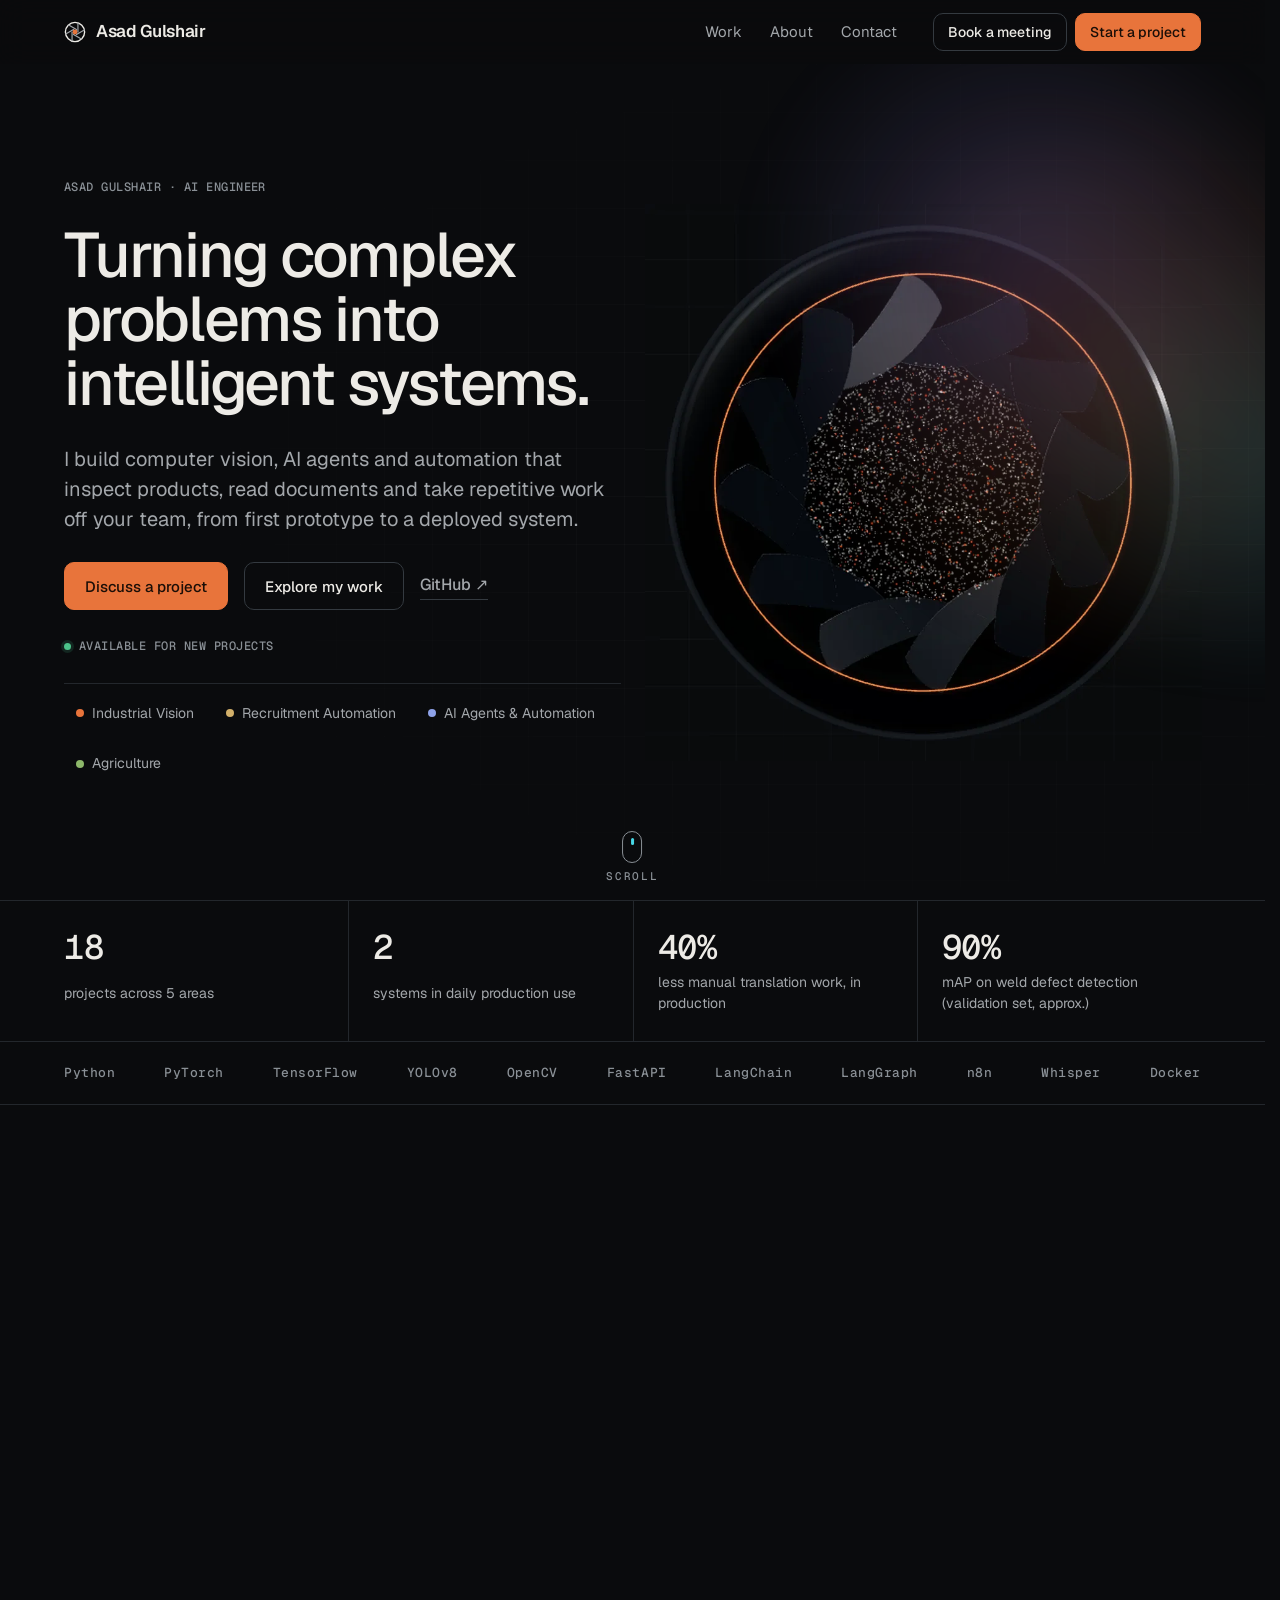
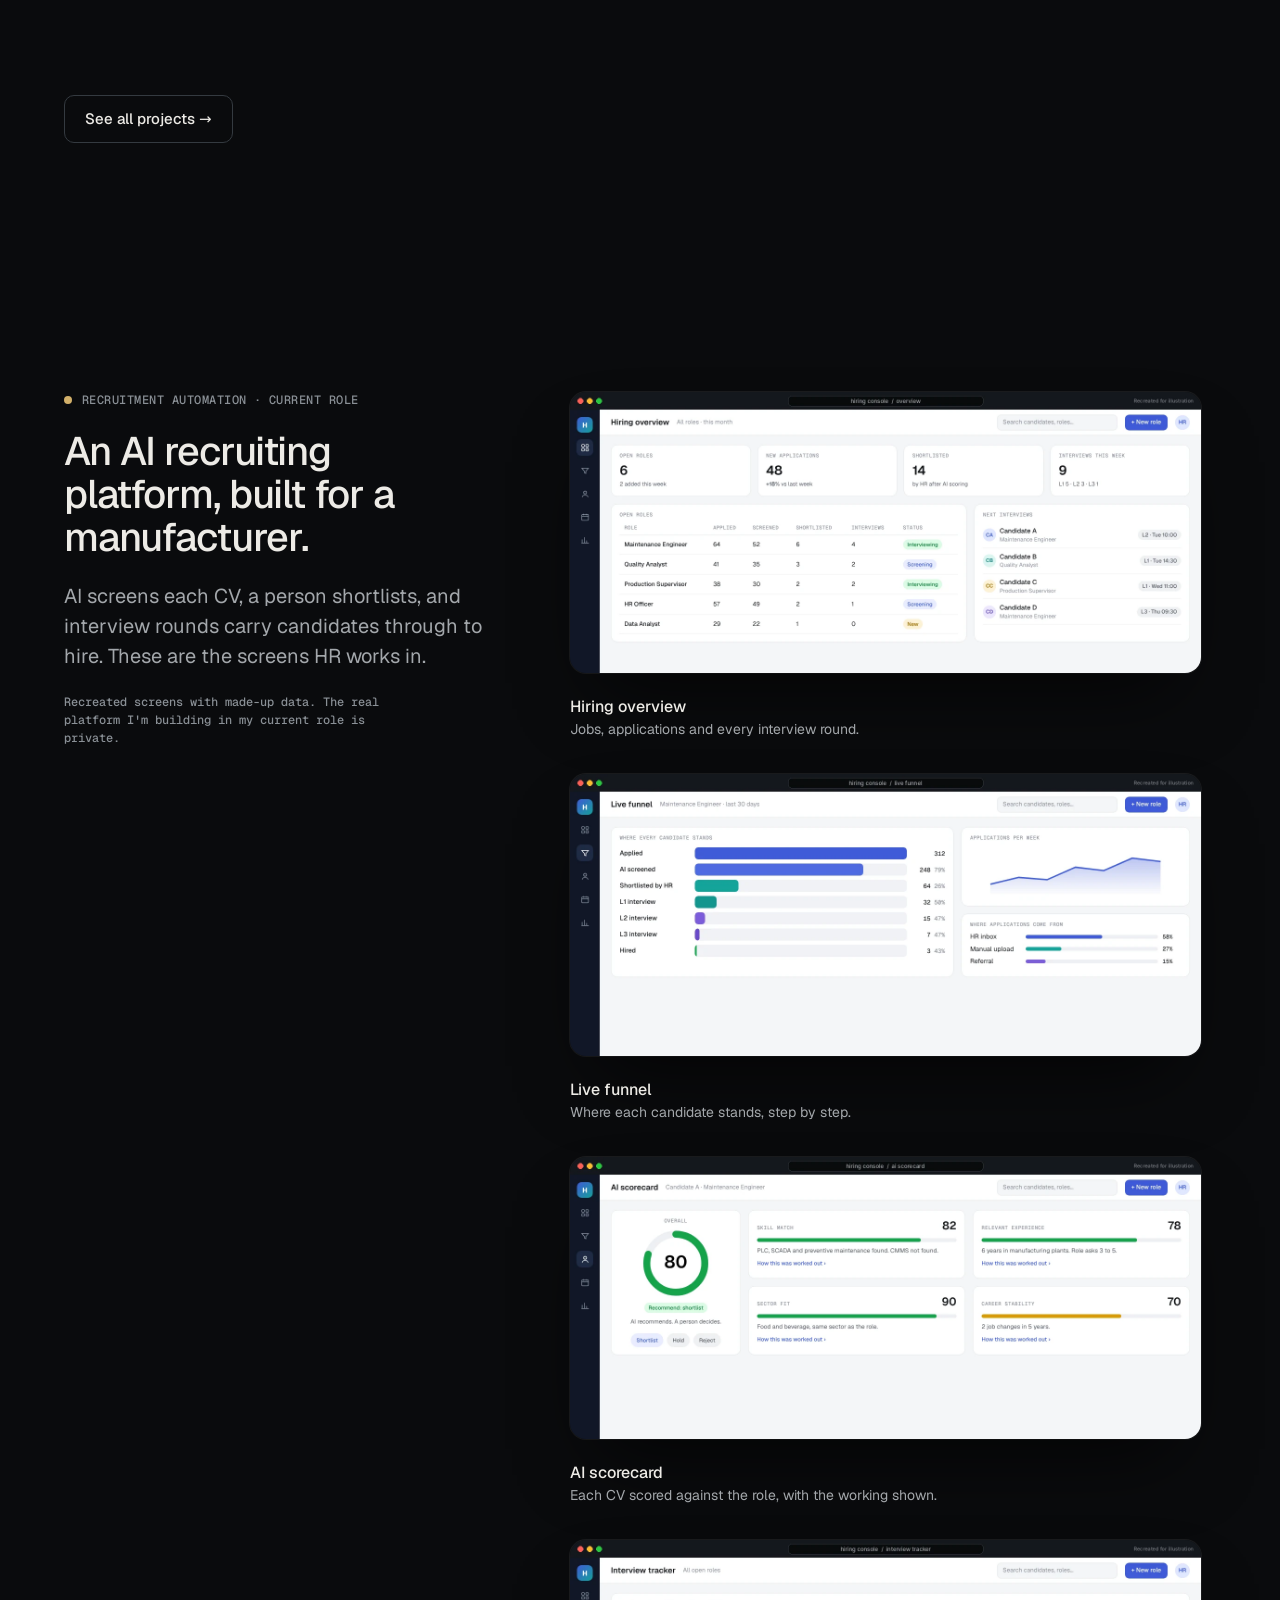
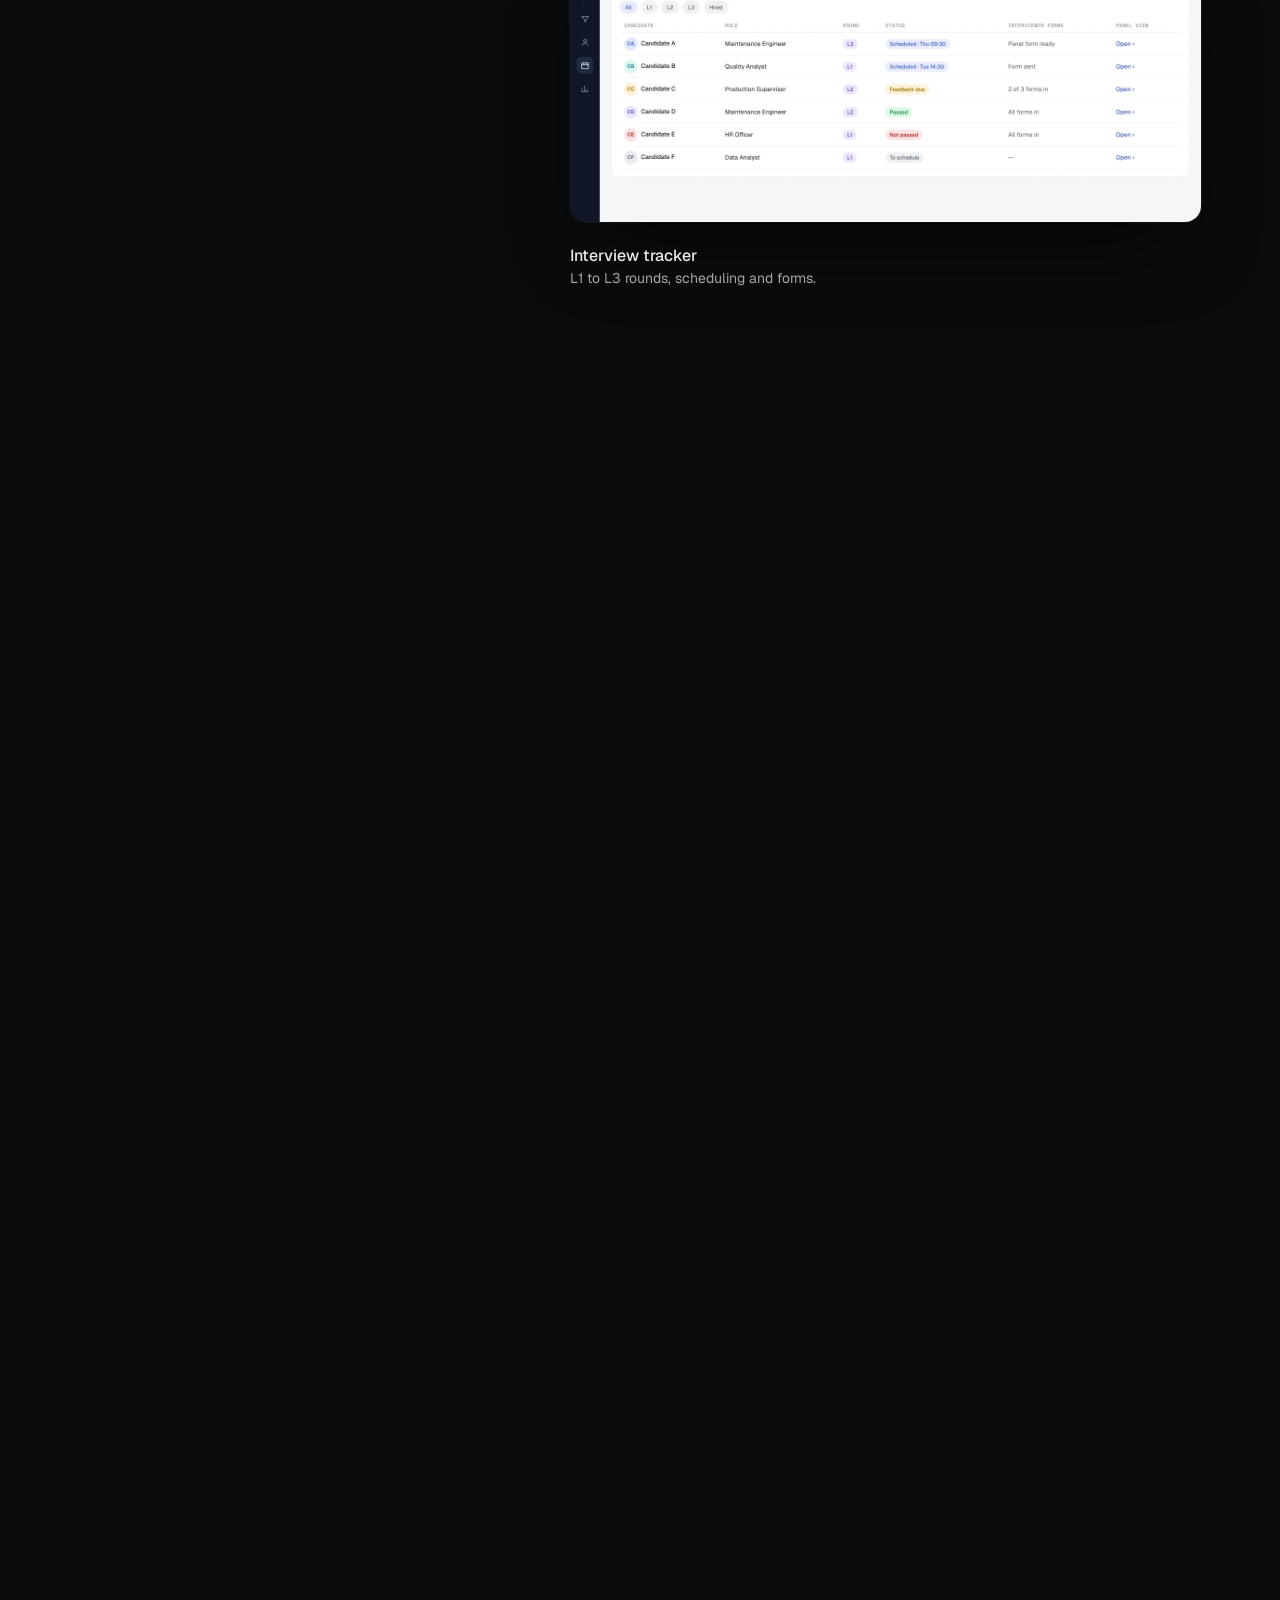
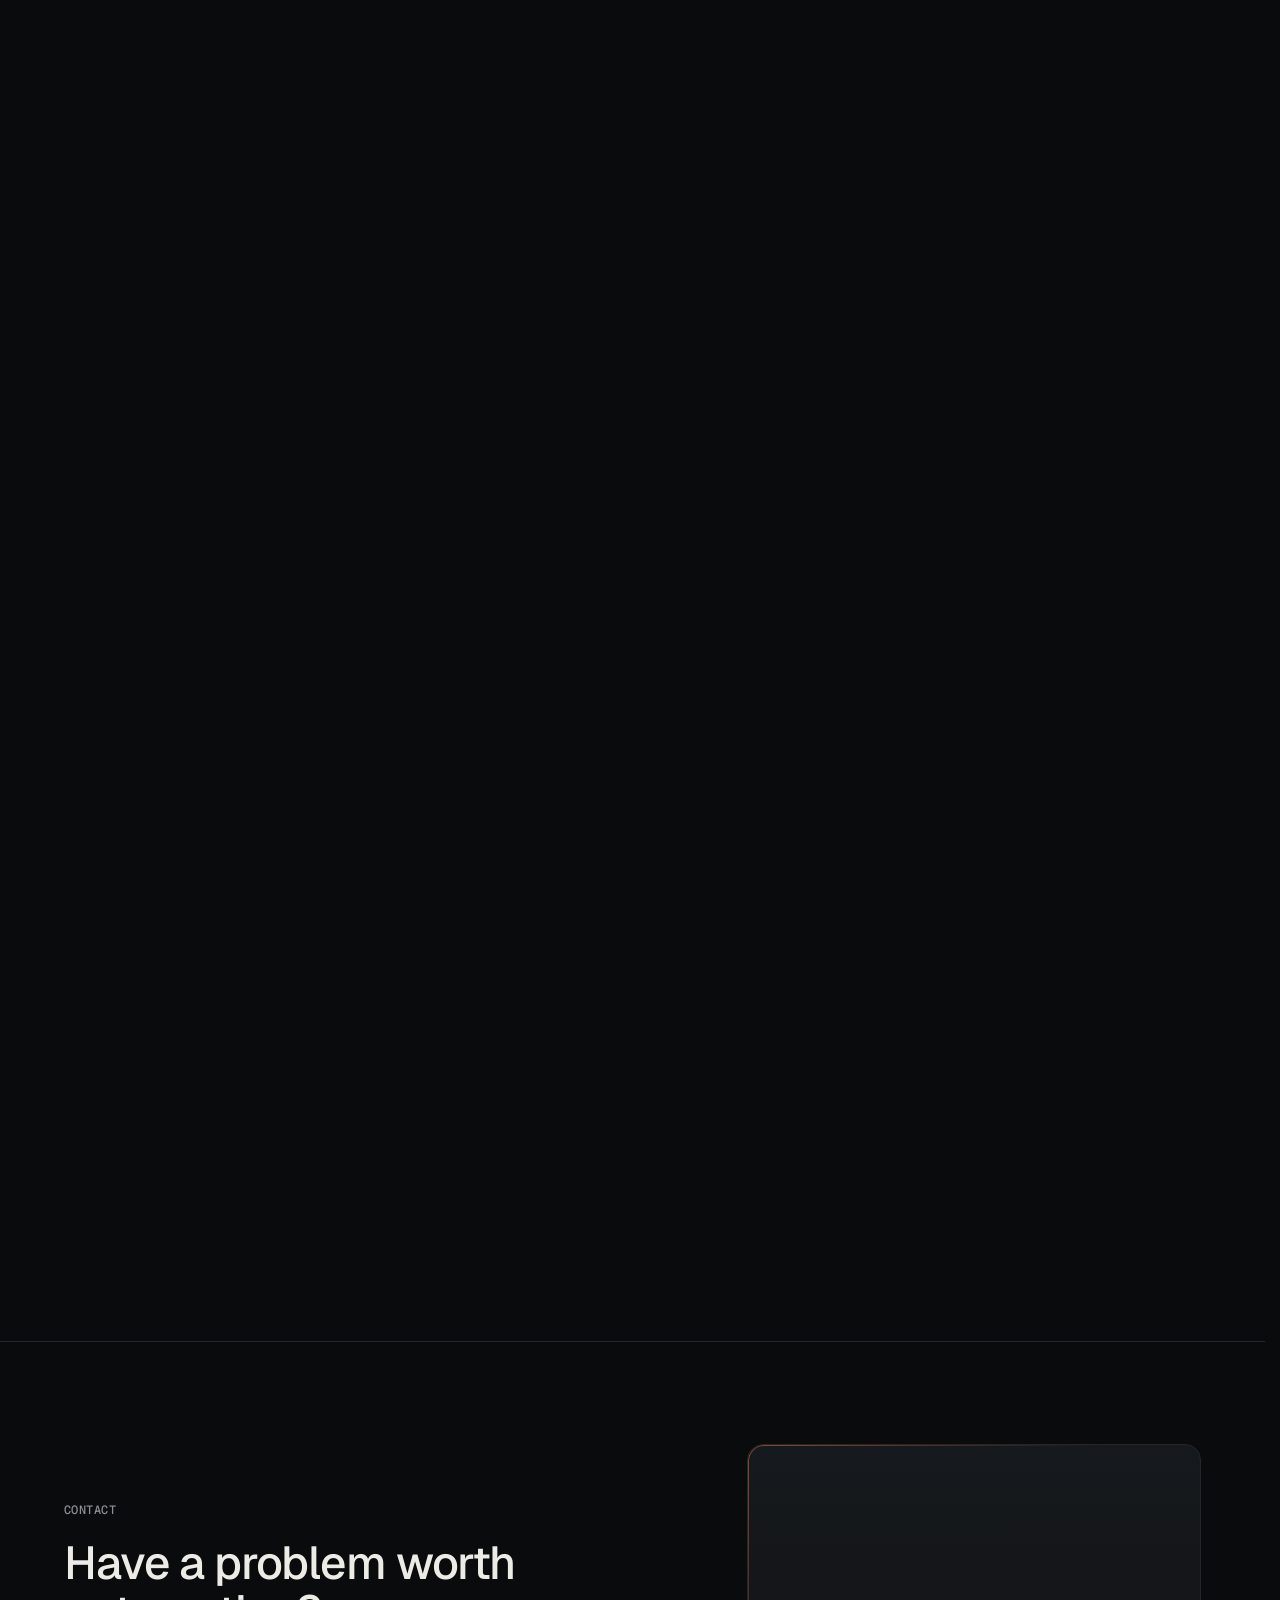
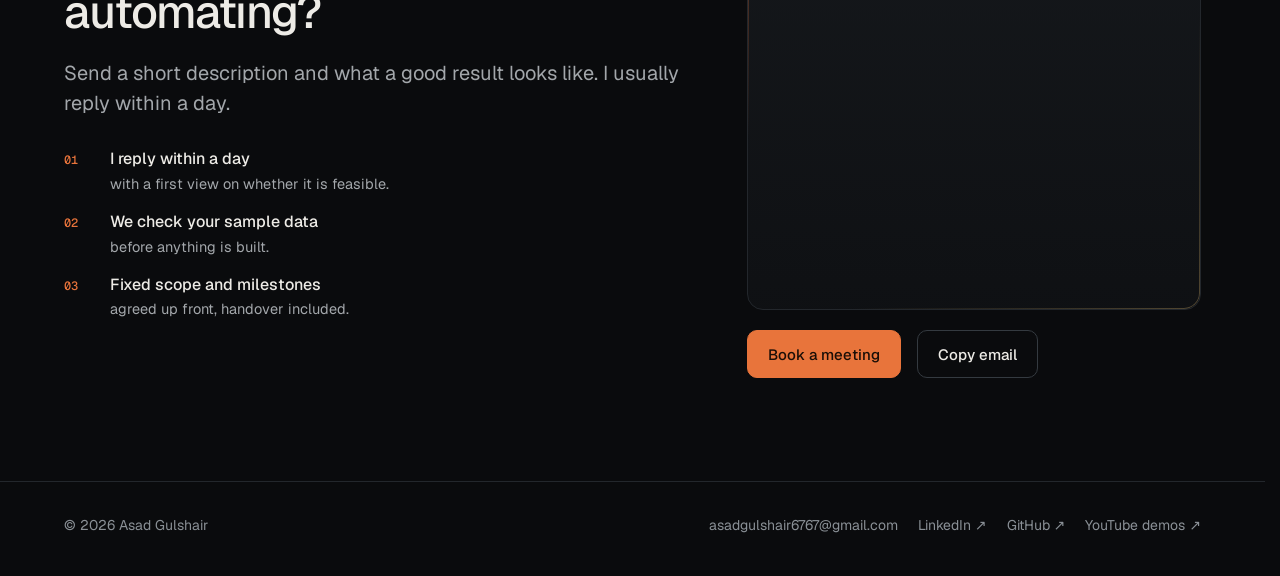
==== index.html @ 405f97d7 "Add parcel counting demo (YouTube Short) to Industrial Vision Co-Authored-By: Claude Opus 5.5 <norep" ====
<!doctype html>
<html lang="en">
<head>
<meta charset="utf-8">
<meta name="viewport" content="width=device-width, initial-scale=1, viewport-fit=cover">
<title>Asad Gulshair, AI Engineer · Computer Vision & AI Agents</title>
<meta name="description" content="AI engineer building visual inspection systems for production lines and LLM workflows for document-heavy teams, from prototype to deployed API.">
<meta name="author" content="Asad Gulshair">
<meta name="theme-color" content="#0A0B0D">
<link rel="canonical" href="https://asad-gulshair.github.io/">
<meta property="og:type" content="website"><meta property="og:site_name" content="Asad Gulshair">
<meta property="og:title" content="Asad Gulshair, AI Engineer · Computer Vision & AI Agents"><meta property="og:description" content="AI engineer building visual inspection systems for production lines and LLM workflows for document-heavy teams, from prototype to deployed API.">
<meta property="og:url" content="https://asad-gulshair.github.io/"><meta property="og:image" content="https://asad-gulshair.github.io/assets/og.jpg"><meta property="og:image:width" content="1200"><meta property="og:image:height" content="630">
<meta name="twitter:card" content="summary_large_image"><meta name="twitter:title" content="Asad Gulshair, AI Engineer · Computer Vision & AI Agents"><meta name="twitter:description" content="AI engineer building visual inspection systems for production lines and LLM workflows for document-heavy teams, from prototype to deployed API."><meta name="twitter:image" content="https://asad-gulshair.github.io/assets/og.jpg">
<link rel="icon" href="assets/favicon.svg" type="image/svg+xml"><link rel="icon" href="assets/favicon.png" sizes="32x32"><link rel="apple-touch-icon" href="assets/apple-touch-icon.png">
<link rel="preload" href="assets/fonts/geist-normal.woff2" as="font" type="font/woff2" crossorigin>
<link rel="stylesheet" href="assets/css/site.css"><link rel="stylesheet" href="assets/css/fx.css">
<link rel="preload" href="content/site.json" as="fetch" crossorigin><link rel="preload" href="content/projects.json" as="fetch" crossorigin><link rel="modulepreload" href="assets/js/home.js">
<script type="application/ld+json">{"@context": "https://schema.org", "@type": "Person", "name": "Asad Gulshair", "jobTitle": "AI Engineer", "url": "https://asad-gulshair.github.io/", "email": "mailto:asadgulshair6767@gmail.com", "sameAs": ["https://github.com/asad-gulshair", "https://www.youtube.com/@Ultra_Vison20", "https://www.linkedin.com/in/asad-gulshair"]}</script>
<script type="importmap">{"imports":{"three":"./assets/vendor/three.module.min.js"}}</script>
<script>try{if(sessionStorage.getItem('intro')||/[?&]capture/.test(location.search))document.documentElement.classList.add('no-intro');else sessionStorage.setItem('intro','1')}catch(e){document.documentElement.classList.add('no-intro')}</script>
</head>
<body>
<div class="intro" aria-hidden="true"><div class="intro-in"><svg viewBox="0 0 24 24"><circle cx="12" cy="12" r="10.5" fill="none" stroke="#EDEBE6" stroke-width="1.2"/><circle cx="12" cy="12" r="2.6" fill="#E8743B"/></svg><span>Asad Gulshair</span><i></i></div></div>
<a class="skip" href="#main">Skip to content</a>
<header class="hdr"><div class="wrap hdr-in">
  <a class="brand" href="./" aria-label="Asad Gulshair, home"><svg viewBox="0 0 24 24" aria-hidden="true"><circle cx="12" cy="12" r="10.5" fill="none" stroke="#EDEBE6" stroke-width="1.5"/><g stroke="#A3A7AB" stroke-width="1.3" stroke-linecap="round"><path d="M12 12 L12 2.2" transform="rotate(0 12 12) translate(3.2 0)"/><path d="M12 12 L12 2.2" transform="rotate(60 12 12) translate(3.2 0)"/><path d="M12 12 L12 2.2" transform="rotate(120 12 12) translate(3.2 0)"/><path d="M12 12 L12 2.2" transform="rotate(180 12 12) translate(3.2 0)"/><path d="M12 12 L12 2.2" transform="rotate(240 12 12) translate(3.2 0)"/><path d="M12 12 L12 2.2" transform="rotate(300 12 12) translate(3.2 0)"/></g><circle cx="12" cy="12" r="2.6" fill="#E8743B"/></svg><span>Asad Gulshair</span></a>
  <nav class="nav" aria-label="Primary"><a href="projects.html">Work</a><a href="about.html">About</a><a href="contact.html">Contact</a></nav>
  <div class="hdr-cta"><a class="btn sm" data-book href="mailto:asadgulshair6767@gmail.com?subject=Meeting%20request%20-%20project%20discussion&body=Hi%20Asad%2C%0A%0AI%20would%20like%20to%20book%20a%20Google%20Meet%20call%20about%20a%20project.%0A%0APreferred%20times%20%282-3%20options%2C%20with%20your%20timezone%29%3A%0A1.%20%0A2.%20%0A3.%20%0A%0AShort%20project%20summary%3A%0A%0A">Book a meeting</a><a class="btn btn-primary sm" href="contact.html#start">Start a project</a></div>
  <button class="menu-btn" type="button" aria-expanded="false" aria-controls="mnav">Menu</button>
</div>
<nav id="mnav" class="mnav" aria-label="Mobile" hidden><a href="./" aria-current="page">Home</a><a href="projects.html">Work</a><a href="about.html">About</a><a href="contact.html">Contact</a><a class="btn btn-primary" href="contact.html#start">Start a project</a><a class="btn" data-book href="mailto:asadgulshair6767@gmail.com?subject=Meeting%20request%20-%20project%20discussion&body=Hi%20Asad%2C%0A%0AI%20would%20like%20to%20book%20a%20Google%20Meet%20call%20about%20a%20project.%0A%0APreferred%20times%20%282-3%20options%2C%20with%20your%20timezone%29%3A%0A1.%20%0A2.%20%0A3.%20%0A%0AShort%20project%20summary%3A%0A%0A">Book a meeting</a></nav>
</header>
<main id="main">
<section class="hero" aria-labelledby="hero-h"><div class="wrap">
  <div class="hero-copy">
    <p class="meta" data-site="hero.eyebrow">Asad Gulshair · AI Engineer</p>
    <h1 id="hero-h" data-site="hero.headline">Turning complex problems into intelligent systems.</h1>
    <p class="lead" data-site="hero.subline">I build computer vision, AI agents and automation that inspect products, read documents and take repetitive work off your team, from first prototype to a deployed system.</p>
    <div class="cta-row"><a class="btn btn-primary" href="contact.html#start">Discuss a project</a><a class="btn" href="#work" id="cta-work">Explore my work</a><a class="tlink" href="https://github.com/asad-gulshair" data-gh target="_blank" rel="noopener">GitHub ↗</a></div>
    <p class="meta avail" data-avail><i></i><span>Available for new projects</span></p>
    <nav class="practice" aria-label="Practice areas">
      <a href="projects.html#industrial" data-cat="industrial"><span class="dot" style="background:var(--c-industrial)"></span>Industrial Vision</a>
      <a href="projects.html#recruitment" data-cat="recruitment"><span class="dot" style="background:var(--c-recruitment)"></span>Recruitment Automation</a>
      <a href="projects.html#agents" data-cat="agents"><span class="dot" style="background:var(--c-agents)"></span>AI Agents &amp; Automation</a>
      <a href="projects.html#agriculture" data-cat="agriculture"><span class="dot" style="background:var(--c-agriculture)"></span>Agriculture</a>
    </nav>
  </div>
  <div class="hero-media" id="hero-media"><div class="hero-backdrop" aria-hidden="true"></div><img class="fallback-still" src="assets/media/hero-still.webp" alt="" width="900" height="900" style="position:absolute;inset:0;width:100%;height:100%;object-fit:contain"><canvas id="aperture" aria-hidden="true"></canvas><div class="guide-home" id="guide-home"></div></div>
</div><a class="scroll-cue" href="#work" aria-label="Scroll to my work"><i></i><span>Scroll</span></a></section>
<section class="facts" aria-label="Track record"><div class="wrap"><ul>
  <li><b data-count="18">18</b><span>projects across 5 areas</span></li>
  <li><b data-count="2">2</b><span>systems in daily production use</span></li>
  <li><b data-count="40" data-suffix="%">40%</b><span>less manual translation work, in production</span></li>
  <li><b data-count="90" data-suffix="%">90%</b><span>mAP on weld defect detection (validation set, approx.)</span></li>
</ul></div></section>
<div class="stack-strip" aria-label="Tools used in shipped or published work"><div class="wrap"><ul><li>Python</li><li>PyTorch</li><li>TensorFlow</li><li>YOLOv8</li><li>OpenCV</li><li>FastAPI</li><li>LangChain</li><li>LangGraph</li><li>n8n</li><li>Whisper</li><li>Docker</li></ul></div></div>
<section id="work" aria-labelledby="work-h"><div class="wrap">
  <div class="sec-head reveal"><p class="meta">Selected work</p><h2 id="work-h">Pick an industry. See what I built.</h2></div>
  <div class="ind reveal" id="ind">
    <div class="ind-tabs" role="tablist" aria-label="Industries"><a class="ind-tab" href="projects.html#industrial"><span class="dot" style="background:var(--c-industrial)"></span>Industrial Vision</a><a class="ind-tab" href="projects.html#recruitment"><span class="dot" style="background:var(--c-recruitment)"></span>Recruitment Automation</a><a class="ind-tab" href="projects.html#agents"><span class="dot" style="background:var(--c-agents)"></span>AI Agents &amp; Automation</a><a class="ind-tab" href="projects.html#agriculture"><span class="dot" style="background:var(--c-agriculture)"></span>Agriculture</a><a class="ind-tab" href="projects.html#robotics"><span class="dot" style="background:var(--c-robotics)"></span>Robotics</a></div>
    <div class="ind-panel" id="ind-panel" role="tabpanel"></div>
  </div>
  <div class="pub reveal"><span class="meta">Peer-reviewed · IEEE Access · 2025</span><p><b style="color:var(--text);font-weight:500">AI-Driven Smart Agriculture:</b> an integrated approach for soil analysis, irrigation and crop-fertilizer recommendations. Co-author; built as my final-year project.</p><a class="tlink" href="https://ieeexplore.ieee.org/document/11104235" target="_blank" rel="noopener">Read the paper ↗</a></div>
  <p style="margin-top:32px"><a class="btn" href="projects.html">See all projects →</a></p>
</div></section>
<section id="recruiter" class="rs" data-rs aria-labelledby="rs-h">
  <div class="rs-pin"><div class="wrap rs-grid">
    <div class="rs-copy">
      <p class="meta eyebrow"><span class="dot" style="background:var(--c-recruitment)"></span>Recruitment automation · Current role</p>
      <h2 id="rs-h">An AI recruiting platform, built for a manufacturer.</h2>
      <p class="lead">AI screens each CV, a person shortlists, and interview rounds carry candidates through to hire. These are the screens HR works in.</p>
      <ol class="rs-tabs" aria-label="Platform screens">
        <li><button class="rs-tab" type="button" data-i="0"><span class="meta">01</span><b>Hiring overview</b><span class="d">Jobs, applications and every interview round.</span></button></li>
        <li><button class="rs-tab" type="button" data-i="1"><span class="meta">02</span><b>Live funnel</b><span class="d">Where each candidate stands, step by step.</span></button></li>
        <li><button class="rs-tab" type="button" data-i="2"><span class="meta">03</span><b>AI scorecard</b><span class="d">Each CV scored against the role, with the working shown.</span></button></li>
        <li><button class="rs-tab" type="button" data-i="3"><span class="meta">04</span><b>Interview tracker</b><span class="d">L1 to L3 rounds, scheduling and forms.</span></button></li>
      </ol>
      <p class="rs-hint meta" aria-hidden="true"><i></i>Scroll to move through the screens</p>
      <p class="rs-note meta">Recreated screens with made-up data. The real platform I'm building in my current role is private.</p>
    </div>
    <div class="rs-stage"><div class="rs-scene">
      <figure class="rs-win" data-title="Hiring overview" data-desc="Jobs, applications and every interview round."><div class="rs-shot"><img src="assets/media/hr-dashboard.webp" alt="Recreated hiring overview: open roles, new applications, shortlisted candidates and upcoming interviews (made-up data)" width="1360" height="608" loading="lazy" decoding="async"></div><span class="rs-open" aria-hidden="true">Enlarge</span><span class="rs-chip">One screen for jobs, applications and every round</span><figcaption class="rs-cap"><b>Hiring overview</b>Jobs, applications and every interview round.</figcaption></figure>
      <figure class="rs-win" data-title="Live funnel" data-desc="Where each candidate stands, step by step."><div class="rs-shot"><img src="assets/media/hr-funnel.webp" alt="Recreated live funnel from applied to hired, with weekly applications and sources (made-up data)" width="1360" height="608" loading="lazy" decoding="async"></div><span class="rs-open" aria-hidden="true">Enlarge</span><span class="rs-chip">Live funnel: sourced, screened, L1, L2, L3, hired</span><figcaption class="rs-cap"><b>Live funnel</b>Where each candidate stands, step by step.</figcaption></figure>
      <figure class="rs-win" data-title="AI scorecard" data-desc="Each CV scored against the role, with the working shown."><div class="rs-shot"><img src="assets/media/hr-scorecard.webp" alt="Recreated AI scorecard: overall score and four criteria with reasons, and the HR decision buttons (made-up data)" width="1360" height="608" loading="lazy" decoding="async"></div><span class="rs-open" aria-hidden="true">Enlarge</span><span class="rs-chip">AI scores the CV against the role. A person decides.</span><figcaption class="rs-cap"><b>AI scorecard</b>Each CV scored against the role, with the working shown.</figcaption></figure>
      <figure class="rs-win" data-title="Interview tracker" data-desc="L1 to L3 rounds, scheduling and forms."><div class="rs-shot"><img src="assets/media/hr-tracker.webp" alt="Recreated interview tracker: candidates, round, status and interviewer forms (made-up data)" width="1360" height="608" loading="lazy" decoding="async"></div><span class="rs-open" aria-hidden="true">Enlarge</span><span class="rs-chip">Rounds, forms and panel view per candidate</span><figcaption class="rs-cap"><b>Interview tracker</b>L1 to L3 rounds, scheduling and forms.</figcaption></figure>
    </div></div>
  </div></div>
</section>
<section id="scoring" class="sc" data-sc aria-labelledby="sc-h"><div class="wrap">
  <div class="sec-head sc-head reveal"><p class="meta eyebrow"><span class="dot" style="background:var(--c-recruitment)"></span>How the AI scores a CV</p><h2 id="sc-h">Scored on evidence. Decided by a person.</h2><p class="lead">Four criteria, the working shown, and nothing rejected automatically.</p></div>
      <div class="sc-demo reveal">
      <div class="sc-top"><canvas class="sc-bot" width="132" height="132" aria-hidden="true"></canvas><p class="sc-say" aria-live="off"><i></i><span>Ready for human review</span></p></div>
      <div class="sc-stage">
        <div class="sc-cv" aria-hidden="true">
          <div class="sc-cv-h"><b>CV</b><span>Maintenance engineer</span></div>
          <div class="sc-ln w9"></div><div class="sc-ln w6"></div>
          <div class="sc-ln w8 hl"><em>PLC, SCADA</em></div><div class="sc-ln w7"></div><div class="sc-ln w5"></div>
          <div class="sc-ln w9 hl"><em>6 years, manufacturing</em></div><div class="sc-ln w6"></div><div class="sc-ln w8"></div>
          <div class="sc-ln w7 hl"><em>Food and beverage</em></div><div class="sc-ln w5"></div><div class="sc-ln w8"></div>
          <i class="sc-beam"></i>
        </div>
        <div class="sc-card">
          <div class="sc-card-h"><span class="meta">AI scorecard</span><span class="sc-role">Maintenance engineer · role needs 3 to 5 years</span></div>
          <ul class="sc-crit">
            <li data-v="82" style="--v:82;--bc:#16a34a"><div><b>Skill match</b><span class="sc-val">82</span></div><i class="sc-bar"><u></u></i><small>PLC, SCADA and preventive maintenance found. CMMS not found.</small></li>
            <li data-v="78" style="--v:78;--bc:#16a34a"><div><b>Relevant experience</b><span class="sc-val">78</span></div><i class="sc-bar"><u></u></i><small>6 years in manufacturing plants.</small></li>
            <li data-v="90" style="--v:90;--bc:#16a34a"><div><b>Sector fit</b><span class="sc-val">90</span></div><i class="sc-bar"><u></u></i><small>Food and beverage, same sector as the role.</small></li>
            <li data-v="70" style="--v:70;--bc:#d99a06"><div><b>Career stability</b><span class="sc-val">70</span></div><i class="sc-bar"><u></u></i><small>2 job changes in 5 years.</small></li>
          </ul>
          <div class="sc-sum"><div class="sc-ring" style="--p:80;--rc:#16a34a"><svg viewBox="0 0 64 64" aria-hidden="true"><circle cx="32" cy="32" r="27"/><circle class="v" cx="32" cy="32" r="27" pathLength="100"/></svg><b>80</b></div><p class="sc-verdict"><b>Recommend: shortlist</b><span>Strong on skills, experience and sector.</span></p></div>
        </div>
        <div class="sc-review">
          <p class="meta">Human review</p>
          <p class="sc-rv-t">HR reads the scores and the reasons, then decides.</p>
          <div class="sc-btns" role="group" aria-label="Example decisions"><span class="sc-b acc on">Accept</span><span class="sc-b hold">Hold</span><span class="sc-b ovr">Move forward anyway</span></div>
          <p class="sc-result">Accepted by HR. L1 interview is scheduled.</p>
        </div>
      </div>
      <ol class="sc-pipe" aria-label="Recruitment stages">
        <li class="on">Intake</li><li class="on">Parse</li><li class="on">AI score</li><li class="on">Human review</li><li class="on">Interviews L1 to L3</li><li>Hire</li>
      </ol>
      <div class="sc-foot"><div class="sc-dots" role="group" aria-label="Example candidates"><button type="button" class="on" data-i="0" aria-label="Example 1: strong match">1</button><button type="button" data-i="1" aria-label="Example 2: partial match">2</button><button type="button" data-i="2" aria-label="Example 3: low score, HR decides">3</button></div><p class="meta">Illustrative example with made-up candidates</p></div>
    </div>
  <ul class="sc-pills reveal"><li><b>4 criteria</b><span>Skills, experience, sector, stability</span></li><li><b>Working shown</b><span>Every score comes with its reasons</span></li><li><b>A person decides</b><span>Shortlist, hold or move forward</span></li></ul>
</div></section>
<section id="services" class="svc" aria-labelledby="svc-h"><div class="wrap">
  <div class="sec-head reveal"><p class="meta">Services</p><h2 id="svc-h">What I can build for you.</h2><p class="lead">For manufacturers, HR teams and operations teams who want repetitive work done reliably by software.</p></div>
  <ul class="svc-grid reveal"><li class="svc-card" style="--c:#E8743B"><span class="svc-ic" aria-hidden="true"><svg viewBox="0 0 32 32" fill="none" stroke="currentColor" stroke-width="1.5" stroke-linecap="round" stroke-linejoin="round"><rect x="4" y="9" width="19" height="15" rx="2"/><circle cx="13.5" cy="16.5" r="4"/><path d="M21 4h7v7M28 4l-9 9" stroke="#E8743B"/></svg></span><h3>Computer vision and quality inspection</h3><p>Defect detection, counting and measurement on standard cameras.</p><a class="svc-go" href="projects.html#industrial">Inspection work →</a></li><li class="svc-card" style="--c:#9B8CFF"><span class="svc-ic" aria-hidden="true"><svg viewBox="0 0 32 32" fill="none" stroke="currentColor" stroke-width="1.5" stroke-linecap="round" stroke-linejoin="round"><circle cx="7" cy="16" r="3"/><circle cx="25" cy="8" r="3"/><circle cx="25" cy="24" r="3"/><path d="M10 16h6M16 16l6-7M16 16l6 7" stroke="#E8743B"/></svg></span><h3>AI agents and workflow automation</h3><p>Agents and automations that move work between the tools you already use.</p><a class="svc-go" href="projects.html#agents">Automation work →</a></li><li class="svc-card" style="--c:#D2B06A"><span class="svc-ic" aria-hidden="true"><svg viewBox="0 0 32 32" fill="none" stroke="currentColor" stroke-width="1.5" stroke-linecap="round" stroke-linejoin="round"><rect x="6" y="4" width="15" height="20" rx="2"/><path d="M10 10h7M10 14h7M10 18h4"/><path d="M19 20l3 3 6-7" stroke="#E8743B"/></svg></span><h3>Document processing and extraction</h3><p>Invoices, CVs and reports turned into clean, structured data.</p><a class="svc-go" href="projects.html#recruitment">Document work →</a></li><li class="svc-card" style="--c:#47D7E6"><span class="svc-ic" aria-hidden="true"><svg viewBox="0 0 32 32" fill="none" stroke="currentColor" stroke-width="1.5" stroke-linecap="round" stroke-linejoin="round"><path d="M5 8h14M5 13h10M5 18h12"/><circle cx="23" cy="20" r="5" stroke="#E8743B"/><path d="M26.5 23.5L29 26" stroke="#E8743B"/></svg></span><h3>LLM apps and RAG</h3><p>Assistants that answer from your own documents and show the source.</p><a class="svc-go" href="projects.html#agents">LLM work →</a></li><li class="svc-card" style="--c:#8DB86A"><span class="svc-ic" aria-hidden="true"><svg viewBox="0 0 32 32" fill="none" stroke="currentColor" stroke-width="1.5" stroke-linecap="round" stroke-linejoin="round"><path d="M16 4l3 7 7 1-5 5 1.5 7L16 20l-6.5 4L11 17l-5-5 7-1z" stroke="#E8743B"/></svg></span><h3>AI proof of concept</h3><p>A working prototype on your own data, with an honest evaluation.</p><a class="svc-go" href="contact.html#start">Start one →</a></li><li class="svc-card" style="--c:#8EA2E8"><span class="svc-ic" aria-hidden="true"><svg viewBox="0 0 32 32" fill="none" stroke="currentColor" stroke-width="1.5" stroke-linecap="round" stroke-linejoin="round"><path d="M16 4l11 5.5v13L16 28 5 22.5v-13z"/><path d="M5 9.5L16 15l11-5.5M16 15v13" stroke="#E8743B"/></svg></span><h3>Deployment and integration</h3><p>FastAPI services, Docker and dashboards your team can run.</p><a class="svc-go" href="projects.html">See deployed work →</a></li></ul>
</div></section>
<section id="how" class="proc" aria-labelledby="how-h"><div class="wrap">
  <div class="sec-head reveal"><p class="meta">How we work</p><h2 id="how-h">From first call to a system you own.</h2></div>
  <ol class="proc-line reveal"><li><span class="proc-n">01</span><h3>Discover</h3><p>Your problem, your data and what success looks like.</p></li><li><span class="proc-n">02</span><h3>Prototype</h3><p>A first working version on your own samples.</p></li><li><span class="proc-n">03</span><h3>Validate</h3><p>Tested on data the model has not seen, with real metrics.</p></li><li><span class="proc-n">04</span><h3>Deploy</h3><p>An API, app or workflow your team can run, with docs.</p></li><li><span class="proc-n">05</span><h3>Improve</h3><p>Tune on new cases and add what the team needs next.</p></li></ol>
</div></section>
<section class="cta-band" aria-labelledby="cta-h"><div class="wrap">
  <div style="display:grid;gap:20px"><p class="meta">Contact</p><h2 id="cta-h">Have a problem worth automating?</h2><p class="lead">Send a short description and what a good result looks like. I usually reply within a day.</p><ol class="cta-next"><li><b>I reply within a day</b><span>with a first view on whether it is feasible.</span></li><li><b>We check your sample data</b><span>before anything is built.</span></li><li><b>Fixed scope and milestones</b><span>agreed up front, handover included.</span></li></ol></div>
  <div class="cta-side"><div class="lead-card" data-lead-form="compact"></div><div class="cta-row"><a class="btn btn-primary" data-book href="mailto:asadgulshair6767@gmail.com?subject=Meeting%20request%20-%20project%20discussion&body=Hi%20Asad%2C%0A%0AI%20would%20like%20to%20book%20a%20Google%20Meet%20call%20about%20a%20project.%0A%0APreferred%20times%20%282-3%20options%2C%20with%20your%20timezone%29%3A%0A1.%20%0A2.%20%0A3.%20%0A%0AShort%20project%20summary%3A%0A%0A">Book a meeting</a><button class="btn" type="button" data-copy-email><span>Copy email</span></button></div></div>
</div></section>
</main>
<footer class="ftr"><div class="wrap">
  <span>© <span data-year>2026</span> Asad Gulshair</span>
  <nav aria-label="Footer"><a href="mailto:asadgulshair6767@gmail.com" data-mail="plain">asadgulshair6767@gmail.com</a><a href="https://www.linkedin.com/in/asad-gulshair" data-li target="_blank" rel="noopener">LinkedIn ↗</a><a href="https://github.com/asad-gulshair" data-gh target="_blank" rel="noopener">GitHub ↗</a><a href="https://www.youtube.com/@Ultra_Vison20" data-yt target="_blank" rel="noopener">YouTube demos ↗</a></nav>
</div></footer>
<script type="module" src="assets/js/home.js"></script>
</body>
</html>
---- assets/css/site.css ----
/* Asad Gulshair, portfolio v2 "Calibrated, Mature" (REFINE_SPEC.md) */
@font-face{font-family:Geist;src:url(../fonts/geist-normal.woff2) format("woff2");font-weight:100 900;font-display:swap}
@font-face{font-family:"Geist Mono";src:url(../fonts/geistmono-normal.woff2) format("woff2");font-weight:100 900;font-display:swap}
@font-face{font-family:"Geist Fallback";src:local("Arial");size-adjust:104%;ascent-override:92%;descent-override:22%;line-gap-override:0%}
:root{--bg:#0A0B0D;--surface-1:#111316;--surface-2:#171A1E;--border:#23272C;--border-strong:#343A40;--text:#EDEBE6;--text-2:#A3A7AB;--text-3:#6E7378;
--accent:#E8743B;--accent-ink:#1A0E07;--positive:#4CC38A;--c-industrial:#E8743B;--c-recruitment:#D2B06A;--c-agents:#8EA2E8;--c-agriculture:#8DB86A;
--header-h:64px;--side:clamp(20px,5vw,64px);--ease:cubic-bezier(.2,.7,.2,1);--sans:Geist,"Geist Fallback",system-ui,sans-serif;--mono:"Geist Mono",ui-monospace,SFMono-Regular,Menlo,monospace}
*{box-sizing:border-box}
html{overflow-x:clip;scroll-behavior:auto;scrollbar-gutter:stable;-webkit-text-size-adjust:100%}
body{margin:0;background:var(--bg);color:var(--text);font:400 16px/1.6 var(--sans);-webkit-font-smoothing:antialiased;text-rendering:optimizeLegibility}
img,video,svg{display:block;max-width:100%}
a{color:inherit;text-decoration:none}
button{font:inherit;color:inherit;background:none;border:0;padding:0;cursor:pointer}
:focus-visible{outline:2px solid var(--accent);outline-offset:3px;border-radius:6px}
::selection{background:rgba(232,116,59,.35)}
.wrap{max-width:1280px;margin:0 auto;padding:0 var(--side)}
.meta{font:500 12px/1.4 var(--mono);letter-spacing:.04em;text-transform:uppercase;color:var(--text-3)}
.lead{font-size:20px;line-height:1.5;color:var(--text-2);max-width:64ch;margin:0}
h1,h2,h3{font-weight:500;margin:0;color:var(--text)}
h1{font-size:clamp(44px,6.2vw,88px);line-height:1.02;letter-spacing:-.035em;max-width:18ch}
h2{font-size:clamp(32px,3.6vw,52px);line-height:1.08;letter-spacing:-.025em}
h3{font-size:22px;line-height:1.25;letter-spacing:-.01em}
p{margin:0}
.skip{position:absolute;left:12px;top:-60px;z-index:100;background:var(--accent);color:var(--accent-ink);padding:10px 14px;border-radius:10px;font-weight:500}
.skip:focus{top:12px}
/* ---------- header ---------- */
.hdr{position:sticky;top:0;z-index:50;height:var(--header-h);background:rgba(10,11,13,.8);backdrop-filter:blur(14px) saturate(1.2);-webkit-backdrop-filter:blur(14px);border-bottom:1px solid transparent;transition:border-color .2s}
.hdr.scrolled{border-bottom-color:var(--border)}
.hdr-in{height:100%;display:flex;align-items:center;gap:24px}
.brand{display:flex;align-items:center;gap:10px;font:600 17px/1 var(--sans);letter-spacing:-.02em;white-space:nowrap}
.brand svg{width:22px;height:22px;flex:none}
.nav{display:flex;gap:4px;margin-left:auto}
.nav a{position:relative;padding:8px 12px;border-radius:8px;color:var(--text-2);font-size:15px;transition:color .16s}
.nav a:hover{color:var(--text)}
.nav a[aria-current=page]{color:var(--text)}
.nav a[aria-current=page]::after{content:"";position:absolute;left:12px;right:12px;bottom:2px;height:1.5px;background:var(--accent)}
.hdr-cta{display:flex;gap:8px}
.menu-btn{display:none;margin-left:auto;padding:8px 12px;border:1px solid var(--border-strong);border-radius:10px;font-size:14px}
.mnav{position:fixed;inset:var(--header-h) 0 auto 0;background:var(--bg);border-bottom:1px solid var(--border);padding:16px var(--side) 24px;display:grid;gap:4px;z-index:49}
.mnav[hidden]{display:none}
.mnav a{padding:14px 4px;font-size:18px;border-bottom:1px solid var(--border)}
.mnav a[aria-current=page]{color:var(--accent)}
.mnav .btn{margin-top:12px;justify-content:center}
/* ---------- buttons ---------- */
.btn{display:inline-flex;align-items:center;gap:8px;height:48px;padding:0 20px;border-radius:10px;font:500 15px/1 var(--sans);border:1px solid var(--border-strong);color:var(--text);background:transparent;transition:border-color .16s,background-color .16s,color .16s,transform .16s;white-space:nowrap}
.btn:hover{border-color:#4a5158;background:var(--surface-2)}
.btn-primary{background:var(--accent);border-color:var(--accent);color:var(--accent-ink)}
.btn-primary:hover{background:#ef8452;border-color:#ef8452}
.btn.sm{height:38px;padding:0 14px;font-size:14px}
.tlink{color:var(--text-2);font-weight:500;border-bottom:1px solid var(--border-strong);padding-bottom:2px;transition:color .16s,border-color .16s}
.tlink:hover{color:var(--text);border-color:var(--text-2)}
/* ---------- sections ---------- */
section{padding:160px 0}
.sec-head{display:grid;gap:16px;margin-bottom:64px}
.eyebrow{display:flex;align-items:center;gap:10px}
.dot{width:8px;height:8px;border-radius:50%;background:var(--accent);flex:none}
.reveal{opacity:0;transform:translateY(16px);transition:opacity .6s var(--ease),transform .6s var(--ease)}
.reveal.in{opacity:1;transform:none}
/* ---------- hero ---------- */
.hero{position:relative;padding:0;min-height:calc(100svh - var(--header-h));display:flex;align-items:center;overflow:hidden}
.hero::before{content:"";position:absolute;inset:0;background-image:linear-gradient(rgba(255,255,255,.03) 1px,transparent 1px),linear-gradient(90deg,rgba(255,255,255,.03) 1px,transparent 1px);background-size:48px 48px;-webkit-mask-image:radial-gradient(60% 60% at 70% 50%,#000,transparent);mask-image:radial-gradient(60% 60% at 70% 50%,#000,transparent);pointer-events:none}
.hero .wrap{display:grid;grid-template-columns:repeat(12,1fr);gap:24px;align-items:center;width:100%;padding-top:48px;padding-bottom:48px}
.hero-copy{grid-column:1/7;display:grid;gap:28px;position:relative;z-index:2}
.hero-copy h1{font-size:clamp(40px,4.9vw,72px)}
.hero-media{grid-column:7/13;position:relative;aspect-ratio:1/1;max-height:calc(100svh - var(--header-h) - 48px);justify-self:center;width:100%}
.hero-media canvas{position:absolute;inset:0;width:100%;height:100%}
.hero-media .fallback{position:absolute;inset:6%;border-radius:50%;background:radial-gradient(circle at 50% 50%,#1c2024 0 30%,transparent 31%),conic-gradient(from 10deg,#1C2024 0 8%,#121418 8% 16.6%,#1C2024 16.6% 25%,#121418 25% 33.3%,#1C2024 33.3% 41.6%,#121418 41.6% 50%,#1C2024 50% 58.3%,#121418 58.3% 66.6%,#1C2024 66.6% 75%,#121418 75% 83.3%,#1C2024 83.3% 91.6%,#121418 91.6%);box-shadow:inset 0 0 0 10px #16191c,inset 0 0 0 12px rgba(232,116,59,.6),0 40px 80px rgba(0,0,0,.5)}
.hero-media.gl .fallback{display:none}
.hero-backdrop{position:absolute;inset:0;background:radial-gradient(50% 50% at 72% 50%,#121418,transparent 70%);pointer-events:none}
.cta-row{display:flex;flex-wrap:wrap;align-items:center;gap:12px 16px}
.practice{display:flex;flex-wrap:wrap;gap:8px;padding-top:8px;border-top:1px solid var(--border)}
.practice a{display:inline-flex;align-items:center;gap:8px;padding:10px 12px;border-radius:8px;color:var(--text-2);font-size:14px;transition:color .16s,background-color .16s}
.practice a:hover,.practice a:focus-visible{color:var(--text);background:var(--surface-1)}
.practice a.auto{color:var(--text);background:var(--surface-1)}
/* hero vision HUD (hud.js): every piece is positioned per frame from the 3D lens */
.hud{position:absolute;inset:0;pointer-events:none;--tint:var(--accent);font:500 11px/1 var(--mono);letter-spacing:.04em;z-index:1}
.hud>div{position:absolute;left:0;top:0;will-change:transform,opacity}
.hud-c{width:18px;height:18px;border:0 solid color-mix(in srgb,var(--tint) 70%,transparent);transition:border-color .6s}
.hud-tl{border-width:1.5px 0 0 1.5px}.hud-tr{border-width:1.5px 1.5px 0 0;margin-left:-18px}.hud-bl{border-width:0 0 1.5px 1.5px;margin-top:-18px}.hud-br{border-width:0 1.5px 1.5px 0;margin:-18px 0 0 -18px}
.hud-read{display:flex;align-items:center;gap:8px;text-transform:uppercase;color:var(--text-3);white-space:nowrap}
.hud-top{color:var(--text-2)}.hud-dot{width:6px;height:6px;border-radius:50%;background:var(--tint);box-shadow:0 0 8px var(--tint);font-style:normal}
.hud-bot{justify-content:space-between}
.hud-scan{border-radius:50%;overflow:hidden}
.hud-scanline{position:absolute;left:0;right:0;top:-40px;height:40px;background:linear-gradient(180deg,transparent,color-mix(in srgb,var(--tint) 14%,transparent));border-bottom:1.5px solid color-mix(in srgb,var(--tint) 85%,transparent);box-shadow:0 1px 12px color-mix(in srgb,var(--tint) 60%,transparent)}
.hud-box{border:1.5px solid var(--tint);border-radius:3px;box-shadow:0 0 14px color-mix(in srgb,var(--tint) 35%,transparent),inset 0 0 14px color-mix(in srgb,var(--tint) 12%,transparent);opacity:0}
.hud-box b{position:absolute;left:-1.5px;bottom:100%;margin-bottom:4px;background:var(--tint);color:#0A0B0D;font-weight:600;padding:4px 6px;border-radius:3px;white-space:nowrap;font-variant-numeric:tabular-nums}
.hud-tag{padding:4px 7px;border-radius:999px;background:rgba(10,11,13,.82);border:1px solid color-mix(in srgb,var(--tint) 55%,transparent);color:var(--text);white-space:nowrap;opacity:0;transition:background-color .25s,color .25s}
.hud-tag.on{background:var(--tint);color:#0A0B0D}
.hud-below b{bottom:auto;top:100%;margin:4px 0 0}
@media (max-width:640px){.hud{font-size:10px}.hud-box b,.hud-tag{padding:3px 5px}}
.avail{display:inline-flex;align-items:center;gap:8px}
.avail i{width:7px;height:7px;border-radius:50%;background:var(--positive);box-shadow:0 0 0 3px rgba(76,195,138,.15)}
.stack-strip{border-top:1px solid var(--border);border-bottom:1px solid var(--border);padding:22px 0}
.stack-strip ul{list-style:none;margin:0;padding:0;display:flex;flex-wrap:wrap;gap:8px 28px;justify-content:space-between}
.stack-strip li{font:500 13px/1.4 var(--mono);letter-spacing:.04em;color:var(--text-3)}
/* ---------- media matte ---------- */
.matte{background:var(--surface-1);border:1px solid var(--border);border-radius:14px;padding:12px;position:relative}
.frame{position:relative;border-radius:8px;overflow:hidden;background:#0d0f11;aspect-ratio:16/10}
.frame.v169{aspect-ratio:16/9}
.frame>img,.frame>video,.frame>svg{width:100%;height:100%;object-fit:cover;transition:transform .5s var(--ease)}
.frame.portrait{background:#0d0f11}
.frame.portrait>video,.frame.portrait>img.pv{object-fit:contain}
.frame .blurbg{position:absolute;inset:-20px;width:calc(100% + 40px);height:calc(100% + 40px);object-fit:cover;filter:blur(24px) brightness(.35);transform:none!important}
.frame.portrait>video{position:relative}
figcaption,.figcap{font-size:13px;line-height:1.5;color:var(--text-3);margin-top:10px}
.illus-tag{position:absolute;right:10px;bottom:10px;font:500 10px/1 var(--mono);letter-spacing:.06em;text-transform:uppercase;color:var(--text-3);background:rgba(10,11,13,.85);padding:5px 7px;border-radius:4px}
/* ---------- cards ---------- */
.grid3{display:grid;grid-template-columns:repeat(3,1fr);gap:24px}
.card{position:relative;display:flex;flex-direction:column;background:var(--surface-1);border:1px solid var(--border);border-radius:14px;overflow:hidden;transition:border-color .16s,transform .16s;cursor:pointer;text-align:left}
.card:hover{border-color:var(--border-strong);transform:translateY(-2px)}
.card:hover .frame>img,.card:hover .frame>svg{transform:scale(1.02)}
.card .frame{border-radius:0;aspect-ratio:16/10;border-bottom:1px solid var(--border)}
.card-body{display:grid;gap:10px;padding:20px 20px 22px;align-content:start;flex:1}
.card h3{font-size:20px}
.card p{color:var(--text-2);font-size:15px;line-height:1.55}
.tags{display:flex;flex-wrap:wrap;gap:6px 14px}
.tags span{font:500 12px/1.4 var(--mono);color:var(--text-3);letter-spacing:.02em}
.card-foot{display:flex;flex-wrap:wrap;gap:16px;align-items:center;margin-top:6px;font-size:14px}
.card-open{color:var(--text);font-weight:500}
.card-open::after{content:"";position:absolute;inset:0;z-index:1}
.card-foot .ext{position:relative;z-index:2;color:var(--text-2)}
.card-foot .ext:hover{color:var(--text)}
.badge{display:inline-flex;gap:8px;align-items:center}
.badge b{font-weight:500;color:var(--text-2)}
.badge.PRODUCTION b,.badge.PUBLISHED b{color:var(--positive)}
/* featured case */
.featured{display:grid;grid-template-columns:7fr 5fr;gap:48px;align-items:center;margin-bottom:48px}
.featured .text{display:grid;gap:16px}
.featured h3{font-size:clamp(24px,2.2vw,30px);letter-spacing:-.02em}
.featured p{color:var(--text-2)}
.featured .actions{display:flex;flex-wrap:wrap;gap:12px 20px;align-items:center;margin-top:8px}
/* home proof */
.proof{display:grid;grid-template-columns:repeat(12,1fr);gap:24px}
.proof .p-main{grid-column:1/13}
.proof .p-side{grid-column:span 6}
.pub{display:grid;grid-template-columns:auto 1fr auto;gap:24px;align-items:center;margin-top:24px;padding:22px 24px;border:1px solid var(--border);border-radius:14px;background:var(--surface-1)}
.pub p{color:var(--text-2)}
.areas{display:grid;grid-template-columns:repeat(4,1fr);gap:1px;background:var(--border);border:1px solid var(--border);border-radius:14px;overflow:hidden}
.areas a{background:var(--bg);padding:28px 24px 26px;display:grid;gap:12px;align-content:start;transition:background-color .16s}
.areas a:hover{background:var(--surface-1)}
.areas h3{font-size:20px}
.areas p{color:var(--text-2);font-size:15px}
.areas .go{margin-top:8px;font-size:14px;color:var(--text)}
.steps{list-style:none;margin:0;padding:0;display:grid;grid-template-columns:repeat(4,1fr);gap:24px;counter-reset:s}
.step{border-top:1px solid var(--border-strong);padding-top:20px;display:grid;gap:10px;align-content:start}
.step p{color:var(--text-2);font-size:15px}
.step-top{display:flex;align-items:center;justify-content:space-between;margin-bottom:6px}
.step-ic{display:grid;place-items:center;width:52px;height:52px;border:1px solid var(--border);border-radius:12px;background:var(--surface-1);color:var(--text-2)}
.step-ic svg{width:30px;height:30px}
.connect{margin-top:24px;display:grid;gap:24px;padding:32px;border:1px solid var(--border);border-radius:14px}
.conn-head{display:grid;gap:12px}
.conn{display:grid;grid-template-columns:repeat(3,1fr);gap:12px}
.conn>div{display:grid;gap:10px;align-content:start;padding:20px;border:1px solid var(--border);border-radius:12px;background:var(--surface-1);transition:border-color .16s}
.conn>div:hover{border-color:var(--border-strong)}
.conn h4{margin:4px 0 0;font-size:18px;font-weight:500;color:var(--text)}
.conn p{color:var(--text-2);font-size:14px}
.conn .v{font:400 14px/1.4 var(--mono);color:var(--text);overflow-wrap:anywhere}
.conn .acts{display:flex;flex-wrap:wrap;gap:8px;margin-top:4px}
.deliver{margin-top:64px;display:grid;grid-template-columns:5fr 7fr;gap:48px;padding:32px;border:1px solid var(--border);border-radius:14px;background:var(--surface-1)}
.checks{list-style:none;margin:0;padding:0;display:grid;grid-template-columns:1fr 1fr;gap:12px 24px}
.checks li{display:flex;gap:10px;color:var(--text-2);font-size:15px}
.checks li::before{content:"";width:14px;height:8px;border-left:1.5px solid var(--positive);border-bottom:1.5px solid var(--positive);transform:rotate(-45deg) translate(2px,2px);flex:none;margin-top:5px}
.cta-band{border-top:1px solid var(--border)}
.cta-band .wrap{display:grid;grid-template-columns:7fr 5fr;gap:48px;align-items:end}
.cta-band h2{max-width:16ch}
/* ---------- projects page ---------- */
.page-head{padding:96px 0 48px}
.page-head .wrap{display:grid;gap:20px}
.catnav{position:sticky;top:var(--header-h);z-index:40;background:rgba(10,11,13,.88);backdrop-filter:blur(12px);-webkit-backdrop-filter:blur(12px);border-bottom:1px solid var(--border)}
.catnav ul{position:relative;list-style:none;margin:0;padding:0;display:flex;gap:4px;overflow-x:auto;scrollbar-width:none}
.catnav ul::-webkit-scrollbar{display:none}
.catnav a{position:relative;display:inline-flex;align-items:center;gap:8px;height:52px;padding:0 14px;color:var(--text-2);font-size:15px;white-space:nowrap;transition:color .16s}
.catnav a:hover{color:var(--text)}
.catnav a[aria-current=true]{color:var(--text)}
.catnav .bar{position:absolute;bottom:0;pointer-events:none;height:2px;background:var(--accent);transition:transform .24s var(--ease),width .24s var(--ease);left:0;width:0}
.cat-sec{scroll-margin-top:calc(var(--header-h) + 52px + 24px);padding:120px 0;border-bottom:1px solid var(--border)}
.cat-sec:first-of-type{padding-top:72px}
.cat-sec:focus{outline:none}
.subf{display:flex;flex-wrap:wrap;gap:6px;margin:-24px 0 32px}
.subf button{height:34px;padding:0 14px;border-radius:999px;border:1px solid var(--border);color:var(--text-2);font-size:14px;transition:border-color .16s,color .16s,background-color .16s}
.subf button:hover{color:var(--text);border-color:var(--border-strong)}
.subf button[aria-pressed=true]{color:var(--text);border-color:var(--accent);background:rgba(232,116,59,.08)}
.grid-wrap{position:relative}
.card.hide{display:none}
.showall{margin-top:24px}
/* ---------- dialog ---------- */
dialog.case{width:min(1040px,calc(100vw - 32px));max-height:88vh;padding:0;border:1px solid var(--border-strong);border-radius:16px;background:var(--surface-2);color:var(--text);overflow:hidden}
dialog.case::backdrop{background:rgba(5,6,7,.72);backdrop-filter:blur(4px)}
dialog.case[open]{animation:dlg .28s var(--ease)}
dialog.case.closing{animation:dlgout .2s ease forwards}
@keyframes dlg{from{opacity:0;transform:translateY(12px)}}
@keyframes dlgout{to{opacity:0;transform:translateY(8px)}}
.case-scroll{max-height:88vh;overflow-y:auto;padding:40px 48px 32px;overscroll-behavior:contain}
.case-x{position:absolute;top:14px;right:14px;z-index:3;width:40px;height:40px;border-radius:10px;border:1px solid var(--border-strong);background:var(--surface-2);display:grid;place-items:center;font-size:20px;line-height:1}
.case-x:hover{background:var(--surface-1)}
.case h2{font-size:clamp(28px,3vw,40px);margin:12px 0 10px;max-width:22ch}
.case .out{color:var(--text-2);font-size:18px;max-width:60ch}
.case .mrow{display:flex;flex-wrap:wrap;gap:6px 18px;margin:18px 0 28px}
.case .blk{display:grid;grid-template-columns:180px 1fr;gap:24px;padding:24px 0;border-top:1px solid var(--border-strong)}
.case .blk p,.case .blk li{color:var(--text-2);max-width:64ch}
.case .blk ul{margin:0;padding-left:18px;display:grid;gap:6px}
.case .links{display:flex;flex-wrap:wrap;gap:12px;align-items:center}
.case .pn{display:flex;justify-content:space-between;gap:16px;padding-top:24px;border-top:1px solid var(--border-strong);margin-top:8px}
.case .pn button{color:var(--text-2);font-size:14px;padding:8px 0}
.case .pn button:hover{color:var(--text)}
.yt{position:relative;display:block;width:100%;aspect-ratio:16/9;border-radius:8px;overflow:hidden;background:#000}
.yt img{width:100%;height:100%;object-fit:cover;opacity:.85}
.yt .play{position:absolute;inset:0;display:grid;place-items:center}
.yt .play span{display:inline-flex;align-items:center;gap:10px;height:48px;padding:0 18px;border-radius:10px;background:rgba(10,11,13,.85);border:1px solid var(--border-strong);font-weight:500}
.yt iframe{position:absolute;inset:0;width:100%;height:100%;border:0}
.yt.v916{aspect-ratio:9/16;max-height:70vh;width:auto;margin:0 auto}
html.lock{overflow:hidden}
/* "Book a meeting" guide (assets/js/meet.js) */
dialog.meet{width:min(640px,calc(100vw - 32px));max-height:min(88vh,760px);padding:0;border:1px solid var(--border-strong);border-radius:16px;background:var(--surface-2);color:var(--text);overflow:hidden}
dialog.meet::backdrop{background:rgba(5,6,7,.72);backdrop-filter:blur(4px)}
dialog.meet[open]{animation:dlg .28s var(--ease)}
dialog.meet.closing{animation:dlgout .18s ease forwards}
.meet-in{position:relative;max-height:inherit;overflow-y:auto;overscroll-behavior:contain;padding:32px 32px 28px;display:grid;gap:10px}
.meet-in h2{font-size:clamp(28px,3vw,36px);margin-bottom:2px}
.meet-lead{color:var(--text-2);max-width:48ch}
.meet-art{margin:0 52px 12px 0;padding:10px 12px;border:1px solid var(--border);border-radius:12px;background:#0d0f11}
.meet-art svg{width:100%;height:auto}
.meet-ways{list-style:none;margin:14px 0 0;padding:0;display:grid;gap:10px}
.mw{display:grid;grid-template-columns:auto 1fr auto;gap:14px 16px;align-items:center;padding:16px 18px;border:1px solid var(--border);border-radius:12px;background:var(--surface-1);transition:border-color .16s}
.mw:hover{border-color:var(--border-strong)}
.mw .step-ic{width:44px;height:44px}
.mw .step-ic svg{width:26px;height:26px}
.mw h3{font-size:17px}
.mw p{color:var(--text-2);font-size:14px;margin-top:2px}
.mw p.v{font:400 14px/1.4 var(--mono);color:var(--text);overflow-wrap:anywhere}
.mw .acts{display:flex;flex-wrap:wrap;gap:8px;justify-content:flex-end}
dialog.meet[open] .mw{animation:mw-in .5s var(--ease) calc(var(--i) * 80ms + 120ms) both}
@keyframes mw-in{from{opacity:0;translate:0 10px}}
.mt-dash{animation:xp-dash 1.1s linear infinite}
.mt-chip{animation:mw-in .5s var(--ease) calc(var(--i) * 140ms + 200ms) both}
.mt-ping{transform-box:fill-box;transform-origin:center;animation:xp-ping 3.6s ease-out 1.6s infinite both}
.capture dialog.meet *{animation:none!important}.capture .mt-ping{display:none}
@media (prefers-reduced-motion:reduce){dialog.meet,dialog.meet *{animation:none!important}.mt-ping{display:none}}
@media (max-width:640px){
  dialog.meet{width:100vw;max-width:100vw;margin:auto 0 0;border-radius:16px 16px 0 0;border-bottom:0;max-height:92dvh}
  dialog.meet[open]{animation:sheet .3s var(--ease)}
  .meet-in{padding:24px 20px calc(20px + env(safe-area-inset-bottom))}
  .mw{grid-template-columns:auto 1fr}.mw .acts{grid-column:1/-1;justify-content:flex-start}
}
@keyframes sheet{from{transform:translateY(40px);opacity:0}}
/* content failed to load (projects.json) */
.load-err{display:grid;gap:14px;padding:32px;border:1px solid var(--border);border-radius:14px;background:var(--surface-1)}
.load-err h2{font-size:clamp(24px,2.4vw,32px)}
.load-err p:not(.meta){color:var(--text-2)}
.avail[hidden]{display:none}
/* ---------- about ---------- */
.about-grid{display:grid;grid-template-columns:5fr 7fr;gap:64px}
.about-grid .lead{font-size:22px;color:var(--text)}
.caps{display:grid;grid-template-columns:repeat(3,1fr);gap:32px}
.caps h3{font-size:18px;margin-bottom:12px}
.caps ul{list-style:none;margin:0;padding:0;display:grid;gap:6px;color:var(--text-2);font-size:15px}
.timeline{list-style:none;margin:0;padding:0;display:grid}
.timeline li{display:grid;grid-template-columns:200px 1fr;gap:24px;padding:24px 0;border-top:1px solid var(--border)}
.timeline li:last-child{border-bottom:1px solid var(--border)}
.timeline h3{font-size:20px}
.timeline p{color:var(--text-2);margin-top:6px;max-width:64ch}
.cur{display:inline-block;margin-left:10px;font:500 11px/1 var(--mono);letter-spacing:.04em;text-transform:uppercase;color:var(--positive);border:1px solid rgba(76,195,138,.35);padding:4px 6px;border-radius:4px;vertical-align:middle}
.two{display:grid;grid-template-columns:1fr 1fr;gap:24px}
.panel{border:1px solid var(--border);border-radius:14px;background:var(--surface-1);padding:28px;display:grid;gap:12px;align-content:start}
.panel p{color:var(--text-2)}
/* ---------- contact ---------- */
.contact-grid{display:grid;grid-template-columns:5fr 7fr;gap:64px;align-items:start}
.contact-grid .left{display:grid;gap:24px}
.ccards{display:grid;gap:12px}
.ccard{display:grid;grid-template-columns:1fr auto;gap:16px;align-items:center;padding:20px 22px;border:1px solid var(--border);border-radius:14px;background:var(--surface-1);transition:border-color .16s}
.ccard:hover{border-color:var(--border-strong)}
.ccard .k{display:grid;gap:4px;min-width:0}
.ccard .v{font:400 15px/1.4 var(--mono);color:var(--text);overflow-wrap:anywhere}
.ccard .d{font-size:14px;color:var(--text-2)}
.ccard .acts{display:flex;gap:8px;flex-wrap:wrap;justify-content:flex-end}
#start{scroll-margin-top:calc(var(--header-h) + 24px)}
.ccard.hl{border-color:var(--accent);box-shadow:0 0 0 3px rgba(232,116,59,.14);transition:border-color .3s,box-shadow .3s}
.copy-ok{color:var(--positive)!important;border-color:rgba(76,195,138,.5)!important}
.toast{position:fixed;left:50%;bottom:24px;transform:translate(-50%,20px);opacity:0;background:var(--surface-2);border:1px solid var(--border-strong);border-radius:10px;padding:10px 14px;font-size:14px;transition:opacity .2s,transform .2s;z-index:200;pointer-events:none}
.toast.on{opacity:1;transform:translate(-50%,0)}
/* ---------- footer ---------- */
.ftr{border-top:1px solid var(--border);padding:32px 0 40px;color:var(--text-3);font-size:14px}
.ftr .wrap{display:flex;flex-wrap:wrap;gap:12px 24px;align-items:center;justify-content:space-between}
.ftr nav{display:flex;flex-wrap:wrap;gap:6px 20px}
.ftr a:hover{color:var(--text)}
/* ---------- responsive ---------- */
/* ---------- guided domain explainers (assets/js/explain.js) ---------- */
.xp{margin:0 0 56px;padding:28px;border:1px solid var(--border);border-radius:14px;background:linear-gradient(180deg,var(--surface-1),rgba(17,19,22,.35))}
.xp-head{display:flex;flex-wrap:wrap;align-items:baseline;gap:6px 16px;margin-bottom:24px}
.xp-head b{font-weight:500;font-size:18px;color:var(--text)}
.xp-flow{list-style:none;margin:0;padding:0;display:grid;grid-template-columns:repeat(4,1fr);gap:32px}
.xp-st{display:grid;gap:8px;align-content:start}
.xp-st .meta b{color:var(--accent);font-weight:500;margin-right:8px}
.xp-st h3{font-size:17px}
.xp-st p:not(.meta){color:var(--text-2);font-size:14px;line-height:1.55}
.xp-ill{position:relative;aspect-ratio:160/112;border:1px solid var(--border);border-radius:10px;background:#0d0f11;margin-bottom:6px}
.xp-ill svg{width:100%;height:100%}
.xp-st:not(:last-child) .xp-ill::after{content:"";position:absolute;top:50%;left:calc(100% + 6px);width:20px;height:1px;background:var(--accent);opacity:.7;transform-origin:left}
.xp-st:not(:last-child) .xp-ill::before{content:"";position:absolute;top:calc(50% - 3px);left:calc(100% + 20px);width:6px;height:6px;border-top:1px solid var(--accent);border-right:1px solid var(--accent);transform:rotate(45deg);opacity:.7}
.xp figcaption{margin-top:20px}
.xp-mini{margin:0 0 6px;padding:0;border:0;background:none}
.xp-mini .xp-ill{margin-bottom:0;background:var(--surface-1)}
.xp-chain{margin-top:10px;font-size:10.5px;color:var(--text-3)}
.js-motion .xp:not(.xp-mini) .xp-st{opacity:0;translate:0 18px;transition:opacity .7s var(--ease) calc(var(--i) * 140ms),translate .8s var(--ease) calc(var(--i) * 140ms)}
.js-motion .xp.in .xp-st{opacity:1;translate:0 0}
.js-motion .xp .xp-ill::after{transform:scaleX(0);transition:transform .6s var(--ease) calc(var(--i) * 140ms + 400ms)}
.js-motion .xp.in .xp-ill::after{transform:scaleX(1)}
/* loops: paused until the explainer is on screen */
.xp svg *{animation-play-state:paused}
.xp.on svg *{animation-play-state:running}
.xp-scan{opacity:.8;animation:xp-scan 2.6s ease-in-out infinite alternate}
@keyframes xp-scan{to{transform:translateY(var(--dy,80px))}}
.xp-belt{animation:xp-belt 1.8s linear infinite}
@keyframes xp-belt{to{transform:translateX(40px)}}
.xp-pop{animation:xp-pop 5s var(--ease) var(--d,0s) infinite both}
@keyframes xp-pop{0%{opacity:0}8%,86%{opacity:1}96%,100%{opacity:0}}
.xp-drop{animation:xp-drop 5s var(--ease) var(--d,0s) infinite both}
@keyframes xp-drop{0%{opacity:0;transform:translateY(-12px)}10%,86%{opacity:1;transform:none}96%,100%{opacity:0;transform:none}}
.xp-dash{animation:xp-dash 1.1s linear infinite}
@keyframes xp-dash{to{stroke-dashoffset:-18}}
.xp-bar{transform-box:fill-box;transform-origin:left center;animation:xp-bar 5s var(--ease) var(--d,0s) infinite both}
@keyframes xp-bar{0%{transform:scaleX(0);opacity:1}30%,86%{transform:scaleX(1);opacity:1}96%,100%{transform:scaleX(1);opacity:0}}
.xp-ping{transform-box:fill-box;transform-origin:center;animation:xp-ping 2.4s ease-out infinite}
@keyframes xp-ping{0%{transform:scale(.7);opacity:.8}100%{transform:scale(1.6);opacity:0}}
.capture .xp svg *{animation:none!important}.capture .xp-ping{display:none}
@media (prefers-reduced-motion:reduce){.xp svg *{animation:none!important}.xp-ping{display:none}}
@media (max-width:1100px){.grid3{grid-template-columns:repeat(2,1fr)}.areas{grid-template-columns:repeat(2,1fr)}.steps{grid-template-columns:repeat(2,1fr)}.caps{grid-template-columns:repeat(2,1fr)}
  .xp-flow{grid-template-columns:repeat(2,1fr);gap:28px 32px}.xp-st:nth-child(2) .xp-ill::after,.xp-st:nth-child(2) .xp-ill::before{display:none}}
@media (max-width:900px){
  .nav,.hdr-cta{display:none}.menu-btn{display:inline-flex}
  section{padding:96px 0}.sec-head{margin-bottom:40px}
  .hero{min-height:auto}.hero .wrap{grid-template-columns:1fr;padding-top:8px;gap:8px}
  .hero-media{grid-column:1;grid-row:1;height:44svh;aspect-ratio:auto;max-height:none}
  .hero-copy{grid-column:1;grid-row:2;gap:22px}
  .featured,.deliver,.cta-band .wrap,.about-grid,.contact-grid,.two{grid-template-columns:1fr;gap:28px}
  .proof .p-side{grid-column:1/13}
  .pub{grid-template-columns:1fr}
  .case-scroll{padding:56px 20px 24px}.case .blk{grid-template-columns:1fr;gap:8px}
  .timeline li{grid-template-columns:1fr;gap:4px}
  .checks{grid-template-columns:1fr}
  .conn{grid-template-columns:1fr}.connect{padding:24px}
  .cat-sec{padding:72px 0}
  .lead{font-size:18px}h3{font-size:20px}
}
@media (max-width:640px){
  .grid3,.areas,.steps,.caps{grid-template-columns:1fr}
  dialog.case{width:100vw;max-width:100vw;max-height:100dvh;height:100dvh;border-radius:0;margin:0}
  .case-scroll{max-height:100dvh}
  .ccard{grid-template-columns:1fr}.ccard .acts{justify-content:flex-start}
  .xp{padding:18px;margin-bottom:40px}.xp-flow{grid-template-columns:1fr;gap:24px}
  .xp-st{grid-template-columns:minmax(0,44%) 1fr;column-gap:16px;align-items:start}.xp-st .xp-ill{grid-row:1/4;margin:0}
  .xp-st .xp-ill::after,.xp-st .xp-ill::before{display:none}
  .stack-strip ul{justify-content:flex-start;gap:6px 18px}
  .btn{height:46px}
}
@media (max-width:360px){.brand span{display:none}}
@media (prefers-reduced-motion:reduce){*{transition-duration:.01ms!important;animation-duration:.01ms!important}.reveal{opacity:1;transform:none}}
/* capture mode (video recording) */
.capture .reveal{opacity:1;transform:none;transition:none}
.capture .hdr{backdrop-filter:none;background:rgba(10,11,13,.94)}
.cap{position:fixed;left:0;right:0;margin:0 auto;width:max-content;bottom:44px;z-index:500;font:500 26px/1.3 var(--sans);letter-spacing:-.01em;background:rgba(17,19,22,.92);border:1px solid var(--border-strong);padding:12px 22px;border-radius:12px}
.endcard{position:fixed;inset:0;z-index:600;background:var(--bg);display:grid;place-content:center;text-align:center;gap:18px}
.endcard h2{font-size:64px}

/* programmatic focus targets (headings/sections) need no ring */
[tabindex="-1"]:focus{outline:none}

/* ---------- scroll motion (assets/js/motion.js); transforms/opacity only ---------- */
.js-motion .mv{opacity:0;translate:0 26px;transition:opacity .8s var(--ease) var(--d,0ms),translate .9s var(--ease) var(--d,0ms)}
.js-motion .mv.in{opacity:1;translate:0 0}
.js-motion .card.mv{translate:0 34px;scale:.985;transition:opacity .8s var(--ease) var(--d,0ms),translate .9s var(--ease) var(--d,0ms),scale .9s var(--ease) var(--d,0ms),border-color .16s,transform .16s}
.js-motion .card.mv.in{translate:0 0;scale:1}
.js-motion .mv-open{clip-path:inset(10% 10% 10% 10% round 14px);scale:.97;transition:clip-path 1.1s var(--ease),scale 1.1s var(--ease)}
.js-motion .mv-open.in{clip-path:inset(0 0 0 0 round 14px);scale:1}
/* heading line draw */
.sec-head::after{content:"";display:block;width:72px;height:1px;background:var(--accent);transform-origin:left;margin-top:4px}
.js-motion .sec-head.mv::after{transform:scaleX(0);transition:transform 1s var(--ease) calc(var(--d,0ms) + 250ms)}
.js-motion .sec-head.mv.in::after{transform:scaleX(1)}
/* images: Ken Burns drift + scroll parallax (scale gives the parallax room) */
@property --kb{syntax:"<number>";inherits:false;initial-value:1.08}
@keyframes kb{from{--kb:1.08}to{--kb:1.15}}
.js-motion .frame>img.kb{scale:var(--kb);translate:0 var(--py,0px);animation:kb 16s ease-in-out infinite alternate;will-change:translate}
.js-motion .card:hover .frame>img.kb,.js-motion .featured:hover .frame>img.kb{transform:scale(1.04)}
/* iris ring motif echoing the hero aperture */
.page-head,.cta-band{position:relative;overflow:hidden}
.page-head>.wrap,.cta-band>.wrap{position:relative;z-index:1}
.iris-motif{position:absolute;right:-90px;top:50%;width:420px;height:420px;margin-top:-210px;color:var(--text-3);opacity:.28;pointer-events:none;rotate:var(--sr,0deg)}
.iris-motif svg{width:100%;height:100%;animation:iris-spin 90s linear infinite}
.cta-band .iris-motif{opacity:.18;width:520px;height:520px;margin-top:-260px;right:-160px}
@keyframes iris-spin{to{transform:rotate(360deg)}}
.stats{display:grid;grid-template-columns:repeat(3,1fr);gap:16px;margin:4px 0 2px}
.stats div{display:grid;gap:4px}
.stats b{font:500 28px/1.1 var(--mono);color:var(--text);font-variant-numeric:tabular-nums}
.stats span{font-size:13px;color:var(--text-2)}
@media (max-width:640px){.iris-motif{width:280px;height:280px;margin-top:-140px;right:-120px}.cta-band .iris-motif{width:320px;height:320px;margin-top:-160px}.stats b{font-size:22px}}
@media (prefers-reduced-motion:reduce){.iris-motif svg{animation:none}.frame>img.kb{animation:none;scale:1;translate:none}}
.capture .iris-motif svg{animation:none}
.js-motion .reveal{opacity:1;transform:none}

/* track-record bar under the hero (real figures from projects.json and the IEEE paper) */
.facts{border-top:1px solid var(--border);padding:0}
.facts ul{list-style:none;margin:0;padding:0;display:grid;grid-template-columns:repeat(4,1fr)}
.facts li{display:grid;gap:6px;padding:28px 24px;border-left:1px solid var(--border)}
.facts li:first-child{border-left:0;padding-left:0}
.facts b{font:500 34px/1.1 var(--mono);color:var(--text);font-variant-numeric:tabular-nums;letter-spacing:-.01em}
.facts span{font-size:14px;line-height:1.45;color:var(--text-2)}
@media (max-width:900px){.facts ul{grid-template-columns:1fr 1fr}.facts li{padding:20px 16px}.facts li:nth-child(odd){border-left:0;padding-left:0}.facts li:nth-child(n+3){border-top:1px solid var(--border)}.facts b{font-size:26px}.facts span{font-size:13px}}
/* "How it works": each step's top rule fills with the accent, one after another */
.js-motion .step{position:relative}
.js-motion .step::after{content:"";position:absolute;left:0;top:-1px;width:100%;height:2px;background:var(--accent);transform:scaleX(0);transform-origin:left;transition:transform .8s var(--ease) var(--sd,0ms)}
.js-motion .step .step-ic{transition:border-color .5s var(--sd,0ms),color .5s var(--sd,0ms),background-color .5s var(--sd,0ms)}
.js-motion .step.in::after{transform:scaleX(1)}
.js-motion .step.in .step-ic{border-color:rgba(232,116,59,.5);color:var(--text);background:rgba(232,116,59,.08)}
.step:nth-child(1){--sd:200ms}.step:nth-child(2){--sd:750ms}.step:nth-child(3){--sd:1300ms}.step:nth-child(4){--sd:1850ms}
/* mobile quick-contact bar */
.mcta{display:none}
@media (max-width:900px){
  .mcta{display:flex;gap:8px;position:fixed;left:12px;right:12px;bottom:calc(12px + env(safe-area-inset-bottom));z-index:45;padding:8px;border:1px solid var(--border);border-radius:14px;background:rgba(17,19,22,.88);backdrop-filter:blur(14px);-webkit-backdrop-filter:blur(14px);box-shadow:0 12px 32px rgba(0,0,0,.45);transform:translateY(calc(100% + 24px));opacity:0;visibility:hidden;transition:transform .35s var(--ease),opacity .25s,visibility 0s .35s}
  .mcta.on{transform:none;opacity:1;visibility:visible;transition:transform .35s var(--ease),opacity .25s}
  .mcta .btn{flex:1;justify-content:center;height:44px}
}
---- assets/css/fx.css ----
/* 3D motion layer + recruiter showcase + enquiry form. Loaded after site.css on every page.
   Everything animated here is transform/opacity and is switched off for prefers-reduced-motion. */

/* ---------- ambient field, spotlight, progress ---------- */
.ambient{position:fixed;inset:0;width:100%;height:100%;z-index:-1;pointer-events:none;opacity:0;transition:opacity 1.6s var(--ease)}
.ambient.on{opacity:.95}
.spot{position:fixed;left:0;top:0;width:760px;height:760px;margin:-380px 0 0 -380px;z-index:-1;pointer-events:none;opacity:0;transition:opacity .5s;border-radius:50%;background:radial-gradient(circle,rgba(232,116,59,.10),transparent 62%);transform:translate3d(var(--mx,50vw),var(--my,30vh),0);will-change:transform}
.spot.on{opacity:1}
.progress{position:fixed;left:0;top:0;width:100%;height:2px;z-index:60;transform-origin:0 50%;transform:scaleX(0);background:linear-gradient(90deg,var(--c-recruitment),var(--accent) 55%,#ff9a62);box-shadow:0 0 12px rgba(232,116,59,.6);pointer-events:none}

/* ---------- hero: entrance + aurora ---------- */
.hero::after{content:"";position:absolute;right:-12%;top:-18%;width:78%;height:100%;pointer-events:none;filter:blur(36px);opacity:.9;
  background:radial-gradient(38% 42% at 34% 42%,rgba(232,116,59,.20),transparent 70%),radial-gradient(34% 36% at 72% 62%,rgba(142,162,232,.13),transparent 70%),radial-gradient(28% 30% at 55% 20%,rgba(210,176,106,.12),transparent 70%);
  animation:aurora 20s ease-in-out infinite alternate}
@keyframes aurora{to{transform:translate3d(-7%,9%,0) rotate(9deg) scale(1.12)}}
@keyframes heroIn{from{opacity:0;transform:perspective(900px) translate3d(0,28px,0) rotateX(-16deg);filter:blur(6px)}to{opacity:1;transform:none;filter:none}}
@keyframes mediaIn{from{opacity:0;transform:perspective(1400px) rotateY(-26deg) scale(.86);filter:blur(8px)}to{opacity:1;transform:none;filter:none}}
.hero-copy>*{animation:heroIn 1s var(--ease) both;transform-origin:50% 100%}
.hero-copy>:nth-child(1){animation-delay:.05s}.hero-copy>:nth-child(2){animation-delay:.14s}.hero-copy>:nth-child(3){animation-delay:.24s}
.hero-copy>:nth-child(4){animation-delay:.34s}.hero-copy>:nth-child(5){animation-delay:.44s}.hero-copy>:nth-child(6){animation-delay:.54s}
.hero-media{animation:mediaIn 1.5s var(--ease) .15s both}
/* headline accent sweep */
.hero h1{background:linear-gradient(100deg,var(--text) 0 45%,#ffd3b8 55%,var(--text) 65% 100%);background-size:260% 100%;-webkit-background-clip:text;background-clip:text;-webkit-text-fill-color:transparent;animation:heroIn 1s var(--ease) .14s both,sweep 7s ease-in-out 1.4s infinite}
@keyframes sweep{0%,55%{background-position:100% 0}100%{background-position:0 0}}
.capture .hero-copy>*,.capture .hero-media,.capture .hero h1{animation:none}

/* ---------- tech stack marquee ---------- */
.stack-strip.marq{overflow:hidden}
.stack-strip.marq .wrap{max-width:none;padding:0;-webkit-mask-image:linear-gradient(90deg,transparent,#000 9%,#000 91%,transparent);mask-image:linear-gradient(90deg,transparent,#000 9%,#000 91%,transparent)}
.stack-strip.marq ul{flex-wrap:nowrap;justify-content:flex-start;gap:0;width:max-content;animation:marq 42s linear infinite}
.stack-strip.marq li{white-space:nowrap;padding-right:48px;transition:color .2s}
.stack-strip.marq li:hover{color:var(--text)}
.stack-strip.marq:hover ul{animation-play-state:paused}
@keyframes marq{to{transform:translateX(-50%)}}

/* ---------- 3D tilt + glare + magnetic buttons ---------- */
.tilt{position:relative;transform:perspective(1100px) rotateX(var(--rx,0deg)) rotateY(var(--ry,0deg));transition:transform .6s var(--ease),border-color .16s,box-shadow .3s;will-change:transform}
.tilt.hot{transition:transform .09s linear,border-color .16s,box-shadow .3s;box-shadow:0 24px 50px -24px rgba(0,0,0,.7),0 0 0 1px rgba(232,116,59,.10)}
.card.tilt:hover{transform:perspective(1100px) rotateX(var(--rx,0deg)) rotateY(var(--ry,0deg)) translateY(-3px)}
.glare{position:absolute;inset:0;border-radius:inherit;pointer-events:none;z-index:3;opacity:0;transition:opacity .35s;mix-blend-mode:soft-light;background:radial-gradient(460px circle at var(--gx,50%) var(--gy,0%),rgba(255,255,255,.22),transparent 55%)}
.tilt.hot>.glare{opacity:1}
.btn{translate:var(--bx,0px) var(--by,0px)}
.btn.mag{transition:border-color .16s,background-color .16s,color .16s,transform .16s,translate .35s var(--ease)}
.btn-primary{box-shadow:0 0 0 0 rgba(232,116,59,.0);transition:border-color .16s,background-color .16s,color .16s,transform .16s,box-shadow .3s}
.btn-primary:hover{box-shadow:0 10px 30px -8px rgba(232,116,59,.55)}

/* ---------- AI recruiting platform: 3D scroll story ---------- */
.rs{position:relative;padding:140px 0 120px}
.rs-pin{position:relative}
.rs-grid{display:grid;grid-template-columns:5fr 7fr;gap:56px;align-items:start}
.rs-copy{display:grid;gap:22px;align-content:start}
.rs-copy h2{max-width:15ch;font-size:clamp(30px,3.1vw,44px)}
.rs-tabs{list-style:none;margin:8px 0 0;padding:0;display:grid;gap:6px}
.rs-tab{display:grid;grid-template-columns:34px 1fr;column-gap:12px;row-gap:4px;width:100%;text-align:left;padding:14px 16px;border-radius:12px;border:1px solid transparent;color:var(--text-2);transition:background-color .3s,border-color .3s,color .3s,opacity .3s;opacity:.62}
.rs-tab .meta{padding-top:3px}
.rs-tab b{font-weight:500;font-size:17px;color:var(--text)}
.rs-tab .d{grid-column:2;font-size:14px;line-height:1.5}
.rs-tab:hover{opacity:1}
.rs-tab.on{opacity:1;border-color:var(--border-strong);background:rgba(17,19,22,.78);box-shadow:inset 3px 0 0 var(--c-recruitment)}
.rs-tab.on .meta{color:var(--c-recruitment)}
.rs:not(.rs-live) .rs-tabs,.rs:not(.rs-live) .rs-hint{display:none}
.rs-note{max-width:46ch;line-height:1.5;text-transform:none;letter-spacing:0}
.rs-stage{position:relative;display:grid;gap:34px}
.rs-scene{display:contents}
.rs-win{margin:0;display:grid;gap:12px;cursor:zoom-in;outline-offset:6px}
.rs-shot{border-radius:16px;overflow:hidden;background:#0d0f11;box-shadow:0 40px 80px -30px rgba(0,0,0,.75),0 0 0 1px rgba(255,255,255,.07)}
.rs-shot img{display:block;width:100%;height:auto}
.rs-cap{font-size:14px;line-height:1.5;color:var(--text-2)}
.rs-cap b{display:block;font-weight:500;color:var(--text);font-size:16px}
.rs-chip{display:none}
.rs-open{display:none}

/* live (desktop) mode: pinned section, windows in 3D depth */
.rs-live{padding:0;height:380vh}
.rs-live .rs-pin{position:sticky;top:var(--header-h);height:calc(100svh - var(--header-h));display:flex;align-items:center;overflow-x:clip}
.rs-live .rs-grid{width:100%;grid-template-columns:4.4fr 7.6fr;gap:36px;align-items:center}
.rs-live .rs-copy{gap:16px}
.rs-live .rs-copy .lead{font-size:16.5px;line-height:1.5}
.rs-live .rs-tabs{margin-top:2px;gap:2px}
.rs-live .rs-tab{padding:11px 14px}
.rs-live .rs-tab .d{max-height:0;opacity:0;overflow:hidden;transition:max-height .45s var(--ease),opacity .35s}
.rs-live .rs-tab.on .d{max-height:6em;opacity:1}
.rs-live .rs-note{font-size:11.5px}
.rs-live .rs-stage{display:block;height:min(68svh,640px);perspective:1900px;perspective-origin:28% 42%}
.rs-live .rs-stage::before{content:"";position:absolute;inset:-6% -14% -6% -4%;border-radius:32px;background:radial-gradient(60% 55% at 40% 45%,rgba(210,176,106,.20),transparent 70%),radial-gradient(50% 50% at 85% 85%,rgba(232,116,59,.16),transparent 70%);filter:blur(10px);pointer-events:none}
.rs-live .rs-scene{display:block;position:absolute;inset:0;transform-style:preserve-3d;will-change:transform}
.rs-live .rs-win{position:absolute;left:0;top:0;width:106%;transition:none!important;transform-style:preserve-3d;will-change:transform,opacity;backface-visibility:hidden;pointer-events:none;cursor:default}
.rs-live .rs-win.on{pointer-events:auto;cursor:zoom-in}
.rs-live .rs-win .glare{display:none}
.rs-live .rs-cap{display:none}
.rs-live .rs-chip{display:flex;align-items:center;gap:10px;position:absolute;left:4%;bottom:-20px;max-width:min(88%,430px);padding:11px 16px;border-radius:999px;background:rgba(12,13,16,.9);border:1px solid var(--border-strong);color:var(--text);font-size:14px;line-height:1.35;box-shadow:0 18px 40px -14px rgba(0,0,0,.8);opacity:var(--chip,0);transform:translateZ(80px)}
.rs-live .rs-chip::before{content:"";flex:none;width:8px;height:8px;border-radius:50%;background:var(--c-recruitment);box-shadow:0 0 10px var(--c-recruitment)}
.rs-live .rs-open{display:block;position:absolute;right:16px;top:52px;font:500 11px/1 var(--mono);letter-spacing:.06em;text-transform:uppercase;color:#fff;background:rgba(10,11,13,.72);padding:7px 9px;border-radius:6px;opacity:0;transition:opacity .2s}
.rs-live .rs-win.on:hover .rs-open{opacity:1}
.rs-live .rs-hint{display:flex}
.rs-hint{display:none;align-items:center;gap:8px}
.rs-hint i{width:18px;height:28px;border:1.5px solid var(--text-3);border-radius:10px;position:relative}
.rs-hint i::after{content:"";position:absolute;left:50%;top:5px;width:3px;height:6px;margin-left:-1.5px;border-radius:2px;background:var(--accent);animation:wheel 1.6s ease-in-out infinite}
@keyframes wheel{0%{transform:translateY(0);opacity:1}70%{transform:translateY(9px);opacity:0}100%{opacity:0}}

/* lightbox */
dialog.lb{border:0;padding:0;background:#0a0b0d;color:var(--text);width:min(1500px,96vw);max-width:96vw;max-height:94vh;border-radius:16px;overflow:auto;box-shadow:0 0 0 1px var(--border-strong),0 60px 120px rgba(0,0,0,.7)}
dialog.lb::backdrop{background:rgba(5,6,8,.82);backdrop-filter:blur(6px)}
dialog.lb>img{display:block;width:100%;height:auto}
.lb-cap{padding:14px 20px 18px;font-size:14px;color:var(--text-2);margin:0}
.lb-x{position:sticky;top:10px;float:right;margin:10px 10px -50px 0;z-index:2;width:38px;height:38px;border-radius:50%;background:rgba(10,11,13,.85);border:1px solid var(--border-strong);font-size:22px;line-height:1;display:grid;place-items:center}
.lb-x:hover{border-color:var(--text-2)}

/* ---------- enquiry form ---------- */
.lead-card{position:relative;border:1px solid var(--border);border-radius:16px;background:linear-gradient(180deg,rgba(23,26,30,.94),rgba(15,17,20,.94));padding:clamp(20px,3vw,32px)}
.lead-card::before{content:"";position:absolute;inset:0;border-radius:inherit;padding:1px;pointer-events:none;background:linear-gradient(140deg,rgba(232,116,59,.55),transparent 35%,transparent 65%,rgba(210,176,106,.35));-webkit-mask:linear-gradient(#000 0 0) content-box,linear-gradient(#000 0 0);-webkit-mask-composite:xor;mask-composite:exclude}
.lf{display:grid;gap:20px}
.lf-head{display:grid;gap:8px}
.lf-head .lf-t,.lf-head h3{font-size:clamp(22px,2.2vw,28px);letter-spacing:-.02em}
.lf-sub{color:var(--text-2);font-size:15px;max-width:52ch}
.lf-grid{display:grid;grid-template-columns:1fr 1fr;gap:14px}
.lf-wide{grid-column:1/-1}
.lf-f{display:grid;gap:7px;align-content:start;min-width:0}
.lf-f>span{font:500 11.5px/1.3 var(--mono);letter-spacing:.05em;text-transform:uppercase;color:var(--text-3)}
.lf-f>span i{color:var(--accent);font-style:normal}
.lf-f>span small{text-transform:none;letter-spacing:0;font:400 12px/1 var(--sans);color:var(--text-3);margin-left:6px}
.lf input,.lf select,.lf textarea{font:400 16px/1.4 var(--sans);color:var(--text);background:rgba(10,11,13,.85);border:1px solid var(--border-strong);border-radius:10px;padding:12px 14px;min-height:48px;width:100%;transition:border-color .16s,box-shadow .16s,background-color .16s}
.lf textarea{resize:vertical;min-height:110px}
.lf select{appearance:none;-webkit-appearance:none;padding-right:38px;background-image:url("data:image/svg+xml,%3Csvg xmlns='http://www.w3.org/2000/svg' width='12' height='8' fill='none' stroke='%23A3A7AB' stroke-width='1.6' stroke-linecap='round' stroke-linejoin='round'%3E%3Cpath d='M1 1.5l5 5 5-5'/%3E%3C/svg%3E");background-repeat:no-repeat;background-position:right 14px center}
.lf input::placeholder,.lf textarea::placeholder{color:var(--text-3)}
.lf input:hover,.lf select:hover,.lf textarea:hover{border-color:#4a5158}
.lf input:focus,.lf select:focus,.lf textarea:focus{outline:none;border-color:var(--accent);box-shadow:0 0 0 3px rgba(232,116,59,.18);background:rgba(10,11,13,1)}
.lf-f.bad input,.lf-f.bad textarea{border-color:#e5484d;box-shadow:0 0 0 3px rgba(229,72,77,.14)}
.lf-err{font:400 13px/1.3 var(--sans);color:#ff8a8a;font-style:normal;min-height:0}
.lf-err:empty{display:none}
.lf-hp{position:absolute!important;left:-9999px;width:1px;height:1px;overflow:hidden;opacity:0}
.lf-foot{display:flex;flex-wrap:wrap;align-items:center;gap:14px 20px}
.lf-note{font-size:13px;color:var(--text-3)}
.lf .btn.busy{opacity:.7;pointer-events:none}
.lf-status{font-size:14px;line-height:1.5;color:var(--text-2)}
.lf-status.err{color:#ffb4b4}
.lf-status.warn{color:var(--c-recruitment)}
.lf-status .lf-copy{display:inline}
.lf-done{display:grid;gap:12px;justify-items:center;text-align:center;padding:18px 6px 10px;outline:none}
.lf-done h3{font-size:26px}
.lf-done p{color:var(--text-2);max-width:44ch}
.lf-tick svg{width:68px;height:68px;color:var(--positive)}
.lf-tick .c{stroke-dasharray:140;stroke-dashoffset:140;animation:draw .8s var(--ease) forwards}
.lf-tick .k{stroke-dasharray:40;stroke-dashoffset:40;animation:draw .5s var(--ease) .55s forwards}
@keyframes draw{to{stroke-dashoffset:0}}
.lf-next{font-size:14px}
/* where the form sits */
.start-col{display:grid;gap:16px;align-content:start;scroll-margin-top:calc(var(--header-h) + 16px)}
.start-col .ccards{display:grid;gap:12px}
.cta-side{display:grid;gap:20px}
.cta-side .cta-row{justify-content:flex-start}
.cta-band .lead-card{background:linear-gradient(180deg,rgba(23,26,30,.92),rgba(15,17,20,.92))}

@media (max-width:900px){
  .rs{padding:96px 0 80px}
  .rs-grid{grid-template-columns:1fr;gap:36px}
  .lf-grid{grid-template-columns:1fr}
  .cta-band .wrap{align-items:start}
}
@media (prefers-reduced-motion:reduce){
  .hero::after,.stack-strip.marq ul,.hero h1,.hero-copy>*,.hero-media{animation:none!important}
  .hero h1{-webkit-text-fill-color:var(--text);background:none}
  .tilt{transform:none!important}
  .progress{transition:none}
}
@media print{.ambient,.spot,.progress{display:none}}

/* revealed (motion.js .mv) elements keep their entrance transition and gain the tilt transition */
.js-motion .mv.tilt{transition:opacity .8s var(--ease) var(--d,0ms),translate .9s var(--ease) var(--d,0ms),scale .9s var(--ease) var(--d,0ms),transform .55s var(--ease),border-color .16s,box-shadow .3s}
.js-motion .mv.tilt.hot{transition:opacity .8s var(--ease) var(--d,0ms),translate .9s var(--ease) var(--d,0ms),scale .9s var(--ease) var(--d,0ms),transform .09s linear,border-color .16s,box-shadow .3s}

/* home contact band: centre the copy against the form so there is no dead space on the left */
.cta-band .wrap{align-items:center}
.cta-band .wrap>div:first-child{align-content:center}

/* ---- "How the AI scores a CV" ---- */
.sc{position:relative;padding-top:0}
.sc-grid{display:grid;grid-template-columns:7fr 5fr;gap:48px;align-items:start}
.sc-demo{display:grid;gap:16px;min-width:0;padding:clamp(16px,2.4vw,28px);border-radius:20px;border:1px solid var(--border);background:linear-gradient(180deg,rgba(23,26,30,.92),rgba(13,15,17,.92));position:relative;overflow:hidden}
.sc-demo::before{content:"";position:absolute;inset:0;pointer-events:none;background:radial-gradient(55% 40% at 12% 0%,rgba(210,176,106,.14),transparent 70%),radial-gradient(40% 40% at 100% 100%,rgba(232,116,59,.10),transparent 70%)}
.sc-demo>*{position:relative}
.sc-top{display:flex;align-items:center;gap:14px}
.sc-bot{width:132px;height:132px;flex:none;margin:-8px 0 -10px -8px}
.sc-bot:not(.on){display:none}
.sc-say{display:flex;align-items:center;gap:10px;margin:0;padding:10px 16px;border-radius:999px;border:1px solid var(--border-strong);background:rgba(10,11,13,.8);font:500 13px/1.3 var(--mono);color:var(--text)}
.sc-say i{flex:none;width:8px;height:8px;border-radius:50%;background:var(--c-recruitment);box-shadow:0 0 10px var(--c-recruitment)}
.sc.is-live .sc-say i{animation:scblink 1.2s ease-in-out infinite}
@keyframes scblink{50%{opacity:.35}}
.sc-stage{display:grid;grid-template-columns:minmax(0,.8fr) minmax(0,1.5fr);gap:16px;align-items:stretch}
.sc-cv{position:relative;overflow:hidden;border-radius:12px;padding:14px 14px 18px;background:#F4F2EC;color:#2a2d31;display:grid;gap:7px;align-content:start;box-shadow:0 18px 40px -18px rgba(0,0,0,.7)}
.sc-cv-h{display:flex;justify-content:space-between;gap:8px;font:600 10px/1.2 var(--mono);letter-spacing:.06em;text-transform:uppercase;color:#5b6068;margin-bottom:4px}
.sc-cv-h span{color:#8a8f96;text-align:right}
.sc-ln{height:7px;border-radius:4px;background:#d5d2c9;position:relative}
.sc-ln.w9{width:92%}.sc-ln.w8{width:80%}.sc-ln.w7{width:70%}.sc-ln.w6{width:58%}.sc-ln.w5{width:46%}
.sc-ln.hl{height:auto;min-height:18px;background:rgba(210,176,106,.34);outline:1px solid rgba(190,150,70,.6);outline-offset:0;padding:2px 7px;width:auto;max-width:100%;border-radius:5px}
.sc-ln.hl em{font:600 10.5px/1.3 var(--mono);font-style:normal;color:#5c4510;white-space:nowrap}
.sc-beam{position:absolute;left:0;right:0;top:0;height:46px;margin-top:-46px;background:linear-gradient(180deg,transparent,rgba(232,116,59,.55));border-bottom:2px solid #E8743B;box-shadow:0 8px 24px rgba(232,116,59,.5);opacity:0;pointer-events:none}
.sc-card{min-width:0;border-radius:12px;padding:16px 16px 14px;background:#fff;color:#16181b;display:grid;gap:12px;align-content:start;box-shadow:0 18px 40px -18px rgba(0,0,0,.7)}
.sc-card .meta{color:#6b717a}
.sc-card-h{display:grid;gap:2px}.sc-role{font-size:13px;color:#4a5058;line-height:1.35}
.sc-crit{list-style:none;margin:0;padding:0;display:grid;gap:10px}
.sc-crit li{display:grid;gap:5px}
.sc-crit li>div{display:flex;justify-content:space-between;align-items:baseline;gap:8px}
.sc-crit b{font-weight:600;font-size:13px;letter-spacing:.01em}
.sc-val{font:600 13px/1 var(--mono);font-variant-numeric:tabular-nums}
.sc-bar{display:block;height:7px;border-radius:4px;background:#e6e8eb;overflow:hidden}
.sc-bar u{display:block;height:100%;width:calc(var(--v,0)*1%);border-radius:4px;background:var(--bc,#16a34a);text-decoration:none}
.sc-crit small{font-size:12px;line-height:1.4;color:#5a6068}
.sc-sum{display:flex;align-items:center;gap:14px;padding-top:10px;border-top:1px solid #e6e8eb}
.sc-ring{position:relative;flex:none;width:62px;height:62px}
.sc-ring svg{width:100%;height:100%;transform:rotate(-90deg)}
.sc-ring circle{fill:none;stroke:#e6e8eb;stroke-width:6}
.sc-ring .v{stroke:var(--rc,#16a34a);stroke-linecap:round;stroke-dasharray:calc(var(--p,0)*1) 100}
.sc-ring b{position:absolute;inset:0;display:grid;place-items:center;font:700 19px/1 var(--sans);font-variant-numeric:tabular-nums}
.sc-verdict{display:grid;gap:2px;margin:0}.sc-verdict b{font-size:14px;font-weight:600}.sc-verdict span{font-size:12.5px;color:#5a6068;line-height:1.4}
.sc-review{grid-column:1/-1;display:grid;grid-template-columns:auto 1fr;gap:6px 18px;align-items:center;padding:14px 16px;border-radius:12px;border:1px solid var(--border-strong);background:rgba(10,11,13,.65)}
.sc-review .meta{grid-column:1/-1;color:var(--c-recruitment)}
.sc-rv-t{margin:0;font-size:14px;color:var(--text-2);line-height:1.45}
.sc-btns{display:flex;gap:8px;flex-wrap:wrap;justify-content:flex-end}
.sc-b{font:500 12px/1 var(--mono);letter-spacing:.03em;padding:9px 12px;border-radius:999px;border:1px solid var(--border-strong);color:var(--text-2);transition:background .25s,color .25s,border-color .25s,transform .2s}
.sc-b.on{background:var(--c-recruitment);border-color:var(--c-recruitment);color:#1b1407;transform:scale(1.06)}
.sc-result{grid-column:1/-1;margin:2px 0 0;font-size:14px;color:var(--text);line-height:1.45}
.sc-pipe{list-style:none;margin:0;padding:0;display:grid;grid-template-columns:repeat(6,minmax(0,1fr));gap:6px}
.sc-pipe li{position:relative;padding-top:12px;font:500 11px/1.25 var(--mono);letter-spacing:.02em;color:var(--text-3);transition:color .4s}
.sc-pipe li::before{content:"";position:absolute;left:0;right:0;top:0;height:3px;border-radius:2px;background:var(--border-strong);transition:background .4s,box-shadow .4s}
.sc-pipe li.on{color:var(--text)}
.sc-pipe li.on::before{background:var(--c-recruitment);box-shadow:0 0 10px rgba(210,176,106,.55)}
.sc-foot{display:flex;align-items:center;justify-content:space-between;gap:12px;flex-wrap:wrap}
.sc-dots{display:flex;gap:6px}
.sc-dots button{width:28px;height:28px;border-radius:50%;border:1px solid var(--border-strong);font:500 12px/1 var(--mono);color:var(--text-2);transition:background .25s,color .25s}
.sc-dots button.on{background:var(--text);color:var(--bg);border-color:var(--text)}
.sc-steps{list-style:none;margin:0;padding:0;display:grid;gap:4px;counter-reset:s}
.sc-steps li{display:grid;grid-template-columns:34px 1fr;gap:12px;padding:16px 18px;border-radius:12px;border:1px solid transparent;transition:background .3s,border-color .3s}
.sc-steps li:hover{background:rgba(17,19,22,.7);border-color:var(--border)}
.sc-steps li .meta{padding-top:3px;color:var(--c-recruitment)}
.sc-steps b{font-weight:500;font-size:17px;color:var(--text)}
.sc-steps p{margin:4px 0 0;font-size:14.5px;line-height:1.55;color:var(--text-2)}
/* animation states, applied by scoring.js only while the demo plays */
.sc-run .sc-cv{animation:sccv .6s var(--ease) both}
@keyframes sccv{from{opacity:0;transform:translateX(-22px) rotate(-2deg)}to{opacity:1;transform:none}}
.sc-run .sc-beam{animation:scbeam 1.7s cubic-bezier(.45,.05,.55,.95) both}
@keyframes scbeam{0%{opacity:1;transform:translateY(0)}100%{opacity:1;transform:translateY(calc(var(--cvh,260px) + 46px))}}
.sc-run .sc-ln.hl{animation:schl .5s var(--ease) both;animation-delay:calc(var(--hi,0)*.45s + .35s)}
@keyframes schl{from{background:#d5d2c9;outline-color:transparent}to{}}
.sc-run .sc-card,.sc-run .sc-review{transition:opacity .4s,filter .4s}
.sc-run .sc-card.wait{opacity:.35;filter:saturate(.4)}
.sc-run .sc-review.wait{opacity:.4}
.sc-run .sc-bar u{transition:width .55s var(--ease)}
.sc-run .sc-ring .v{transition:stroke-dasharray .8s var(--ease)}
.sc-run .sc-verdict,.sc-run .sc-result{transition:opacity .4s}
.sc-run .sc-verdict.wait,.sc-run .sc-result.wait{opacity:0}
.sc-run .sc-crit small{transition:opacity .4s}.sc-run .sc-crit li.wait small{opacity:0}
@media (max-width:1080px){.sc-grid{grid-template-columns:1fr;gap:32px}}
@media (max-width:640px){.sc-stage{grid-template-columns:1fr}.sc-cv{display:none}.sc-pipe{grid-template-columns:repeat(3,minmax(0,1fr));row-gap:12px}.sc-review{grid-template-columns:1fr}.sc-btns{justify-content:flex-start}.sc-bot{width:104px;height:104px}}
@media (prefers-reduced-motion:reduce){.sc-run *{animation:none!important;transition:none!important}}
.cta-band{padding-block:clamp(64px,8vw,104px)}
.cta-next{list-style:none;margin:8px 0 0;padding:0;display:grid;gap:14px;counter-reset:n}
.cta-next li{display:grid;grid-template-columns:34px 1fr;column-gap:12px;align-items:baseline;counter-increment:n}
.cta-next li::before{content:"0" counter(n);grid-row:1/3;font:500 12px/1.4 var(--mono);color:var(--accent)}
.cta-next b{font-weight:500;color:var(--text)}.cta-next span{color:var(--text-2);font-size:14.5px}

/* ---- layout polish: tighter vertical rhythm, projects first, explainers tucked away ---- */
section{padding-block:clamp(72px,8.5vw,120px)}
.page-head{padding-bottom:clamp(32px,4vw,56px)}
.cat-sec{padding-block:clamp(56px,6vw,88px)}
.cat-sec .sec-head{margin-bottom:clamp(28px,3.4vw,44px)}
.sec-head{margin-bottom:clamp(36px,4.5vw,56px)}
.xp-more{margin-top:32px;border-top:1px solid var(--border)}
.xp-more>summary{list-style:none;cursor:pointer;display:flex;align-items:center;gap:10px;padding:18px 2px;font:500 12px/1.4 var(--mono);letter-spacing:.05em;text-transform:uppercase;color:var(--text-2);transition:color .2s}
.xp-more>summary::-webkit-details-marker{display:none}
.xp-more>summary::before{content:"+";display:grid;place-items:center;width:22px;height:22px;border-radius:50%;border:1px solid var(--border-strong);font-size:14px;line-height:1;transition:transform .3s var(--ease),background .2s}
.xp-more[open]>summary::before{transform:rotate(45deg)}
.xp-more>summary:hover{color:var(--text)}
.xp-more .xp{margin:4px 0 0}

/* ---- industry guide (home) ---- */
.ind{display:grid;gap:28px}
.ind-tabs{display:grid;grid-template-columns:repeat(4,minmax(0,1fr));gap:10px}
.ind-tab{display:flex;align-items:center;justify-content:center;gap:10px;min-height:56px;padding:12px 16px;border-radius:14px;border:1px solid var(--border);background:rgba(17,19,22,.6);font-weight:500;font-size:15px;color:var(--text-2);text-align:center;transition:background .25s,border-color .25s,color .25s,transform .25s var(--ease)}
.ind-tab:hover{color:var(--text);border-color:var(--border-strong);transform:translateY(-2px)}
.ind-tab[aria-selected="true"]{color:var(--text);background:var(--surface-2);border-color:var(--border-strong);box-shadow:inset 0 -2px 0 var(--accent)}
.ind-tab .dot{flex:none}
.ind-panel{--cat:var(--accent);display:grid;gap:28px;padding:clamp(18px,2.6vw,32px);border-radius:20px;border:1px solid var(--border);background:linear-gradient(180deg,rgba(23,26,30,.7),rgba(13,15,17,.7));position:relative;overflow:hidden}
.ind-panel::before{content:"";position:absolute;left:0;right:0;top:0;height:2px;background:linear-gradient(90deg,var(--cat),transparent 70%)}
.ind-panel.swap{animation:indswap .45s var(--ease)}
@keyframes indswap{from{opacity:0;transform:translateY(10px)}to{opacity:1;transform:none}}
.ind-head{display:grid;grid-template-columns:1fr 1fr;gap:28px;align-items:center}
.ind-head h3{font-size:clamp(24px,2.6vw,34px);line-height:1.15;max-width:20ch;text-wrap:balance}
.ind-out{list-style:none;margin:0;padding:0;display:grid;gap:10px}
.ind-out li{position:relative;padding-left:26px;color:var(--text);font-size:16px;line-height:1.4}
.ind-out li::before{content:"";position:absolute;left:0;top:.35em;width:14px;height:14px;border-radius:50%;background:var(--cat);opacity:.9;box-shadow:0 0 12px var(--cat)}
.ind-cards{display:grid;gap:20px;grid-template-columns:repeat(3,minmax(0,1fr))}
.ind-cards.n2{grid-template-columns:repeat(2,minmax(0,1fr))}.ind-cards.n1{grid-template-columns:minmax(0,1fr)}
.ind-cards .card{height:100%}
.ind-all{justify-self:center;font:500 13px/1 var(--mono);letter-spacing:.04em;text-transform:uppercase;color:var(--text-2);padding:14px 22px;border-radius:999px;border:1px solid var(--border-strong);transition:color .2s,border-color .2s,background .2s}
.ind-all:hover{color:var(--text);border-color:var(--cat);background:rgba(255,255,255,.03)}
@media (max-width:1000px){.ind-tabs{grid-template-columns:repeat(2,minmax(0,1fr))}.ind-head{grid-template-columns:1fr;gap:18px}.ind-cards,.ind-cards.n2{grid-template-columns:1fr}}
/* scoring section: one centred column */
.sc-head{justify-items:center;text-align:center}.sc-head .lead{max-width:44ch}.sc-head::after{margin-inline:auto}
.sc-head .eyebrow{justify-content:center}
.sc-demo{max-width:940px;margin-inline:auto}
.sc-pills{list-style:none;margin:32px auto 0;padding:0;max-width:940px;display:grid;grid-template-columns:repeat(3,minmax(0,1fr));gap:14px}
.sc-pills li{display:grid;gap:4px;padding:16px 18px;border-radius:14px;border:1px solid var(--border);background:rgba(17,19,22,.6);text-align:center}
.sc-pills b{font-weight:500;color:var(--text);font-size:16px}.sc-pills span{font-size:14px;color:var(--text-2);line-height:1.4}
@media (max-width:640px){.sc-pills{grid-template-columns:1fr}}

/* ======================= premium layer: intro, hero guide, services, process ======================= */
:root{--cyan:#47D7E6;--violet:#9B8CFF;--c-robotics:#47D7E6}
/* intro curtain: once per session, pure CSS exit so it can never get stuck */
.intro{position:fixed;inset:0;z-index:200;display:grid;place-items:center;background:radial-gradient(60% 50% at 50% 45%,#15171c,#0a0b0d 70%);animation:introOut .7s var(--ease) 1.05s forwards;pointer-events:none}
.intro-in{display:grid;justify-items:center;gap:14px;animation:introIn .8s var(--ease) both}
.intro svg{width:44px;height:44px;animation:introSpin 1.2s var(--ease) both}
.intro span{font:500 13px/1 var(--mono);letter-spacing:.24em;text-transform:uppercase;color:var(--text-2)}
.intro i{display:block;width:160px;height:1px;background:linear-gradient(90deg,transparent,var(--cyan),var(--violet),var(--accent),transparent);transform-origin:left;animation:introBar 1s var(--ease) both}
@keyframes introIn{from{opacity:0;transform:translateY(8px)}to{opacity:1;transform:none}}
@keyframes introSpin{from{transform:rotate(-120deg) scale(.7);opacity:0}to{transform:none;opacity:1}}
@keyframes introBar{from{transform:scaleX(0)}to{transform:scaleX(1)}}
@keyframes introOut{to{opacity:0;visibility:hidden}}
.no-intro .intro{display:none}
/* hero: copy waits for the curtain on first visit */
html:not(.no-intro) .hero-copy>*{animation-delay:calc(var(--d,0s) + 1.05s)}
.hero-copy>:nth-child(1){--d:.05s}.hero-copy>:nth-child(2){--d:.14s}.hero-copy>:nth-child(3){--d:.24s}.hero-copy>:nth-child(4){--d:.34s}.hero-copy>:nth-child(5){--d:.44s}.hero-copy>:nth-child(6){--d:.54s}
.hero::after{background:radial-gradient(40% 45% at 60% 40%,rgba(155,140,255,.20),transparent 70%),radial-gradient(35% 40% at 85% 65%,rgba(71,215,230,.16),transparent 70%),radial-gradient(45% 50% at 70% 55%,rgba(232,116,59,.22),transparent 70%)}
/* the companion sits in front of the lens, lower left, never over the copy */
.guide-home{position:absolute;left:-4%;bottom:-2%;width:46%;aspect-ratio:1/1.05;z-index:3;pointer-events:none}
.guide-home:not(.on){display:none}
.guide-bot{display:block;width:100%;height:100%}
.guide-say{position:absolute;left:62%;top:4%;width:max-content;max-width:min(260px,52vw);display:flex;align-items:flex-start;gap:8px;padding:10px 10px 10px 14px;border-radius:14px 14px 14px 4px;background:rgba(15,17,21,.9);border:1px solid rgba(255,255,255,.12);box-shadow:0 18px 40px -14px rgba(0,0,0,.7),0 0 0 1px rgba(71,215,230,.08);backdrop-filter:blur(10px);-webkit-backdrop-filter:blur(10px);font-size:14px;line-height:1.4;color:var(--text);opacity:0;transform:translateY(6px) scale(.96);transform-origin:0 100%;transition:opacity .35s var(--ease),transform .35s var(--ease);pointer-events:none}
.guide-say.show{opacity:1;transform:none;pointer-events:auto}
.guide-say button{flex:none;width:20px;height:20px;border-radius:50%;color:var(--text-3);font-size:15px;line-height:1;display:grid;place-items:center}
.guide-say button:hover{color:var(--text);background:rgba(255,255,255,.08)}
/* docked guide (wide screens, after the hero) */
.guide-dock{position:fixed;left:18px;bottom:18px;z-index:60;width:116px;height:122px;border-radius:24px;opacity:0;transform:translateY(24px) scale(.8);transition:opacity .45s var(--ease),transform .45s var(--ease);pointer-events:none;cursor:pointer}
.guide-dock.on{opacity:1;transform:none;pointer-events:auto}
.guide-dock.on.away{opacity:0;transform:translateY(24px) scale(.8);pointer-events:none}
.guide-dock .guide-say{left:104px;top:2px}
.guide-dock:focus-visible{outline-offset:-4px}
@media (max-width:1419px){.guide-dock{display:none}}
@media (max-width:1000px){.guide-home{width:40%;left:-2%;bottom:-4%}.guide-say{left:66%;top:-30%;max-width:50vw;font-size:13px}}
/* scroll cue */
.scroll-cue{position:absolute;left:50%;bottom:18px;transform:translateX(-50%);display:flex;flex-direction:column;align-items:center;gap:8px;font:500 11px/1 var(--mono);letter-spacing:.18em;text-transform:uppercase;color:var(--text-3);z-index:3}
.scroll-cue i{width:20px;height:32px;border:1.5px solid var(--text-3);border-radius:12px;position:relative}
.scroll-cue i::after{content:"";position:absolute;left:50%;top:6px;width:3px;height:7px;margin-left:-1.5px;border-radius:2px;background:var(--cyan);animation:wheel 1.6s ease-in-out infinite}
.scroll-cue:hover{color:var(--text)}
@media (max-width:900px),(max-height:700px){.scroll-cue{display:none}}
/* industry tabs: five */
.ind-tabs{grid-template-columns:repeat(5,minmax(0,1fr))}
.ind-cards.n1{grid-template-columns:minmax(0,560px);justify-content:center}
@media (max-width:1000px){.ind-tabs{grid-template-columns:repeat(2,minmax(0,1fr))}.ind-tabs .ind-tab:last-child:nth-child(odd){grid-column:1/-1}}
/* services */
.svc-grid{list-style:none;margin:0;padding:0;display:grid;grid-template-columns:repeat(3,minmax(0,1fr));gap:16px}
.svc-card{--c:var(--accent);position:relative;display:grid;gap:10px;align-content:start;padding:26px 24px 22px;border-radius:18px;border:1px solid var(--border);background:linear-gradient(180deg,rgba(23,26,30,.85),rgba(13,15,17,.85));overflow:hidden;transition:transform .35s var(--ease),border-color .35s,box-shadow .35s}
.svc-card::before{content:"";position:absolute;inset:0;background:radial-gradient(60% 60% at 0% 0%,color-mix(in srgb,var(--c) 18%,transparent),transparent 70%);opacity:.7;transition:opacity .35s;pointer-events:none}
.svc-card:hover{transform:translateY(-4px);border-color:color-mix(in srgb,var(--c) 45%,var(--border));box-shadow:0 24px 50px -24px color-mix(in srgb,var(--c) 45%,transparent)}
.svc-card:hover::before{opacity:1}
.svc-card>*{position:relative}
.svc-ic{width:44px;height:44px;border-radius:12px;display:grid;place-items:center;border:1px solid var(--border-strong);background:rgba(10,11,13,.6);color:var(--text)}
.svc-ic svg{width:26px;height:26px}.svc-ic svg [stroke="#E8743B"]{stroke:var(--c)}
.svc-card h3{font-size:19px;line-height:1.25;margin-top:6px}
.svc-card p{margin:0;color:var(--text-2);font-size:15px;line-height:1.5}
.svc-go{margin-top:6px;font:500 12px/1 var(--mono);letter-spacing:.05em;text-transform:uppercase;color:var(--text-2);transition:color .2s}
.svc-go:hover{color:var(--c)}
@media (max-width:1000px){.svc-grid{grid-template-columns:repeat(2,minmax(0,1fr))}}
@media (max-width:640px){.svc-grid{grid-template-columns:1fr}}
/* process: a connected line of five */
.proc{padding-top:0}
.proc-line{list-style:none;margin:0;padding:0;display:grid;grid-template-columns:repeat(5,minmax(0,1fr));gap:16px;position:relative}
.proc-line::before{content:"";position:absolute;left:24px;right:24px;top:23px;height:2px;background:linear-gradient(90deg,var(--accent),var(--violet),var(--cyan));opacity:.55;transform-origin:left;transform:scaleX(0);transition:transform 1.4s var(--ease) .2s}
.proc-line.in::before,.capture .proc-line::before{transform:none}
.proc-line li{position:relative;display:grid;gap:8px;align-content:start}
.proc-n{width:48px;height:48px;border-radius:50%;display:grid;place-items:center;background:var(--bg);border:1px solid var(--border-strong);font:500 13px/1 var(--mono);color:var(--text);box-shadow:0 0 0 6px var(--bg)}
.proc-line li:hover .proc-n{border-color:var(--cyan);color:var(--cyan)}
.proc-line h3{font-size:18px;margin-top:8px}
.proc-line p{margin:0;color:var(--text-2);font-size:14.5px;line-height:1.5}
@media (max-width:900px){.proc-line{grid-template-columns:1fr;gap:22px}.proc-line::before{left:23px;right:auto;top:24px;bottom:24px;width:2px;height:auto;transform:scaleY(0);transform-origin:top}.proc-line.in::before{transform:none}.proc-line li{grid-template-columns:48px 1fr;column-gap:16px}.proc-line li>:not(.proc-n){grid-column:2}.proc-line h3{margin-top:0}.proc-n{grid-row:1/3}}
@media (prefers-reduced-motion:reduce){.intro{display:none}.proc-line::before{transform:none;transition:none}.svc-card{transition:none}}
/* ---- guide: ask button, panel, launcher, no-WebGL face ---- */
.guide-ask{position:absolute;left:60%;bottom:16%;z-index:2;pointer-events:auto;display:inline-flex;align-items:center;gap:8px;padding:9px 14px;border-radius:999px;border:1px solid rgba(71,215,230,.35);background:rgba(10,12,15,.82);backdrop-filter:blur(8px);-webkit-backdrop-filter:blur(8px);font:500 12.5px/1 var(--mono);letter-spacing:.04em;color:var(--text);box-shadow:0 10px 30px -12px rgba(0,0,0,.8);transition:border-color .2s,transform .2s var(--ease)}
.guide-ask i{width:7px;height:7px;border-radius:50%;background:var(--cyan);box-shadow:0 0 10px var(--cyan);animation:scblink 1.6s ease-in-out infinite}
.guide-ask:hover{border-color:var(--cyan);transform:translateY(-2px)}
.guide-dock .guide-ask{display:none}
.guide-face{position:relative;width:46%;aspect-ratio:1.25;margin:18% auto 0;border-radius:46%;background:linear-gradient(180deg,#eef1f5,#c9ced6);box-shadow:inset 0 -10px 24px rgba(0,0,0,.18),0 20px 40px -18px rgba(0,0,0,.8);display:flex;align-items:center;justify-content:center;gap:16%}
.guide-face::before{content:"";position:absolute;inset:20% 12%;border-radius:40%;background:#05070a}
.guide-face i{position:relative;width:11%;height:26%;border-radius:999px;background:#7fe9f4;box-shadow:0 0 12px #47d7e6}
.guide-face.sm{width:34px;height:28px;margin:0;flex:none;gap:6px}
.guide-face.sm i{width:4px;height:8px}
.guide-launch{display:none}
@media (max-width:1419px){.guide-launch{display:grid;place-items:center;position:fixed;left:14px;bottom:18px;z-index:46;width:52px;height:52px;border-radius:50%;border:1px solid rgba(71,215,230,.4);background:rgba(12,14,17,.92);box-shadow:0 14px 30px -12px rgba(0,0,0,.8);opacity:0;transform:translateY(12px) scale(.8);transition:opacity .3s,transform .3s var(--ease);pointer-events:none}.guide-launch.on{opacity:1;transform:none;pointer-events:auto}}
@media (max-width:1000px){
  .guide-launch{display:grid;place-items:center;position:fixed;left:14px;bottom:calc(84px + env(safe-area-inset-bottom,0px));z-index:46;width:52px;height:52px;border-radius:50%;border:1px solid rgba(71,215,230,.4);background:rgba(12,14,17,.92);box-shadow:0 14px 30px -12px rgba(0,0,0,.8);opacity:0;transform:translateY(12px) scale(.8);transition:opacity .3s,transform .3s var(--ease);pointer-events:none}
  .guide-launch.on{opacity:1;transform:none;pointer-events:auto}
  .guide-ask{left:88%;bottom:34%;padding:8px 12px;font-size:12px;white-space:nowrap}
  .guide-home{bottom:0}
}
@media (min-width:901px) and (max-width:1000px){.guide-launch{bottom:18px}}
@media (min-width:1001px) and (max-width:1419px){.guide-panel{left:14px;bottom:82px}}
.guide-panel{position:fixed;left:18px;bottom:150px;z-index:70;width:min(380px,calc(100vw - 36px));max-height:min(560px,calc(100svh - 200px));overflow:auto;padding:16px 18px 18px;border-radius:20px;background:rgba(14,16,20,.94);backdrop-filter:blur(16px) saturate(1.2);-webkit-backdrop-filter:blur(16px) saturate(1.2);border:1px solid rgba(255,255,255,.1);box-shadow:0 30px 70px -20px rgba(0,0,0,.85),0 0 0 1px rgba(71,215,230,.06);opacity:0;transform:translateY(12px) scale(.98);transform-origin:0 100%;transition:opacity .25s var(--ease),transform .25s var(--ease);display:grid;gap:12px;align-content:start}
.guide-panel.show{opacity:1;transform:none}
.guide-panel:focus{outline:none}
.guide-panel header{display:flex;align-items:center;gap:12px;padding-bottom:12px;border-bottom:1px solid var(--border)}
.guide-panel header div{display:grid;gap:2px;flex:1}.guide-panel header b{font-weight:600;font-size:15px}.guide-panel header span{font:500 11px/1.2 var(--mono);letter-spacing:.05em;text-transform:uppercase;color:var(--text-3)}
.guide-close{width:30px;height:30px;border-radius:50%;font-size:18px;color:var(--text-2);display:grid;place-items:center}.guide-close:hover{background:rgba(255,255,255,.08);color:var(--text)}
.gp-q{margin:0;font-size:16px;font-weight:500}
.gp-chips{list-style:none;margin:0;padding:0;display:flex;flex-wrap:wrap;gap:8px}
.gp-chips button{padding:9px 13px;border-radius:999px;border:1px solid var(--border-strong);background:rgba(23,26,30,.9);font-size:14px;color:var(--text);transition:border-color .2s,background .2s,transform .2s var(--ease)}
.gp-chips button:hover,.gp-chips button:focus-visible{border-color:var(--cyan);background:rgba(71,215,230,.08);transform:translateY(-1px)}
.gp-chips button.ghost{color:var(--text-2)}
.gp-foot{margin:2px 0 0;font-size:12.5px;color:var(--text-3);line-height:1.45}
.gp-a{display:grid;gap:4px}.gp-a:focus{outline:none}
.gp-a p,.guide-panel>p{margin:0;font-size:14.5px;line-height:1.5;color:var(--text-2)}
.gp-k{margin:8px 0 2px!important;font:500 11px/1.2 var(--mono)!important;letter-spacing:.06em;text-transform:uppercase;color:var(--cyan)!important}
.gp-work{list-style:none;margin:0;padding:0;display:grid;gap:6px}
.gp-work a{display:grid;gap:2px;padding:10px 12px;border-radius:12px;border:1px solid var(--border);background:rgba(23,26,30,.7);transition:border-color .2s,background .2s}
.gp-work a:hover{border-color:var(--border-strong);background:rgba(30,34,40,.9)}
.gp-work b{font-weight:500;font-size:14px;color:var(--text)}.gp-work span{font:500 11px/1.2 var(--mono);letter-spacing:.04em;color:var(--text-3)}
.gp-acts{display:flex;flex-wrap:wrap;gap:8px;margin-top:4px}
.gp-acts .ghost{border-color:transparent;color:var(--text-2)}
@media (max-width:1000px){.guide-panel{left:12px;right:12px;width:auto;bottom:calc(84px + env(safe-area-inset-bottom,0px));max-height:calc(100svh - 170px);transform-origin:50% 100%}}
@media (prefers-reduced-motion:reduce){.guide-panel,.guide-say,.guide-dock,.guide-launch{transition:none}.guide-ask i{animation:none}}

/* ---- stability + contrast (audit) ---- */
:root{--text-3:#8A9096}
#cats:empty{min-height:160vh}
[data-lead-form="full"]:empty{min-height:770px}
[data-lead-form="compact"]:empty{min-height:466px}
@media (max-width:640px){[data-lead-form="full"]:empty{min-height:1105px}[data-lead-form="compact"]:empty{min-height:516px}}
.rs-tab{opacity:.8}
.rs-tab .meta{color:var(--text-2)}
.stats{grid-template-columns:repeat(3,minmax(0,1fr))}
.stats div{min-width:0}
@media (max-width:400px){.stats{gap:10px}.stats b{font-size:18px}.stats span{font-size:12px}}

/* the robot itself is clickable in the hero */
.guide-home .guide-bot,.guide-home .guide-face{pointer-events:auto;cursor:pointer}
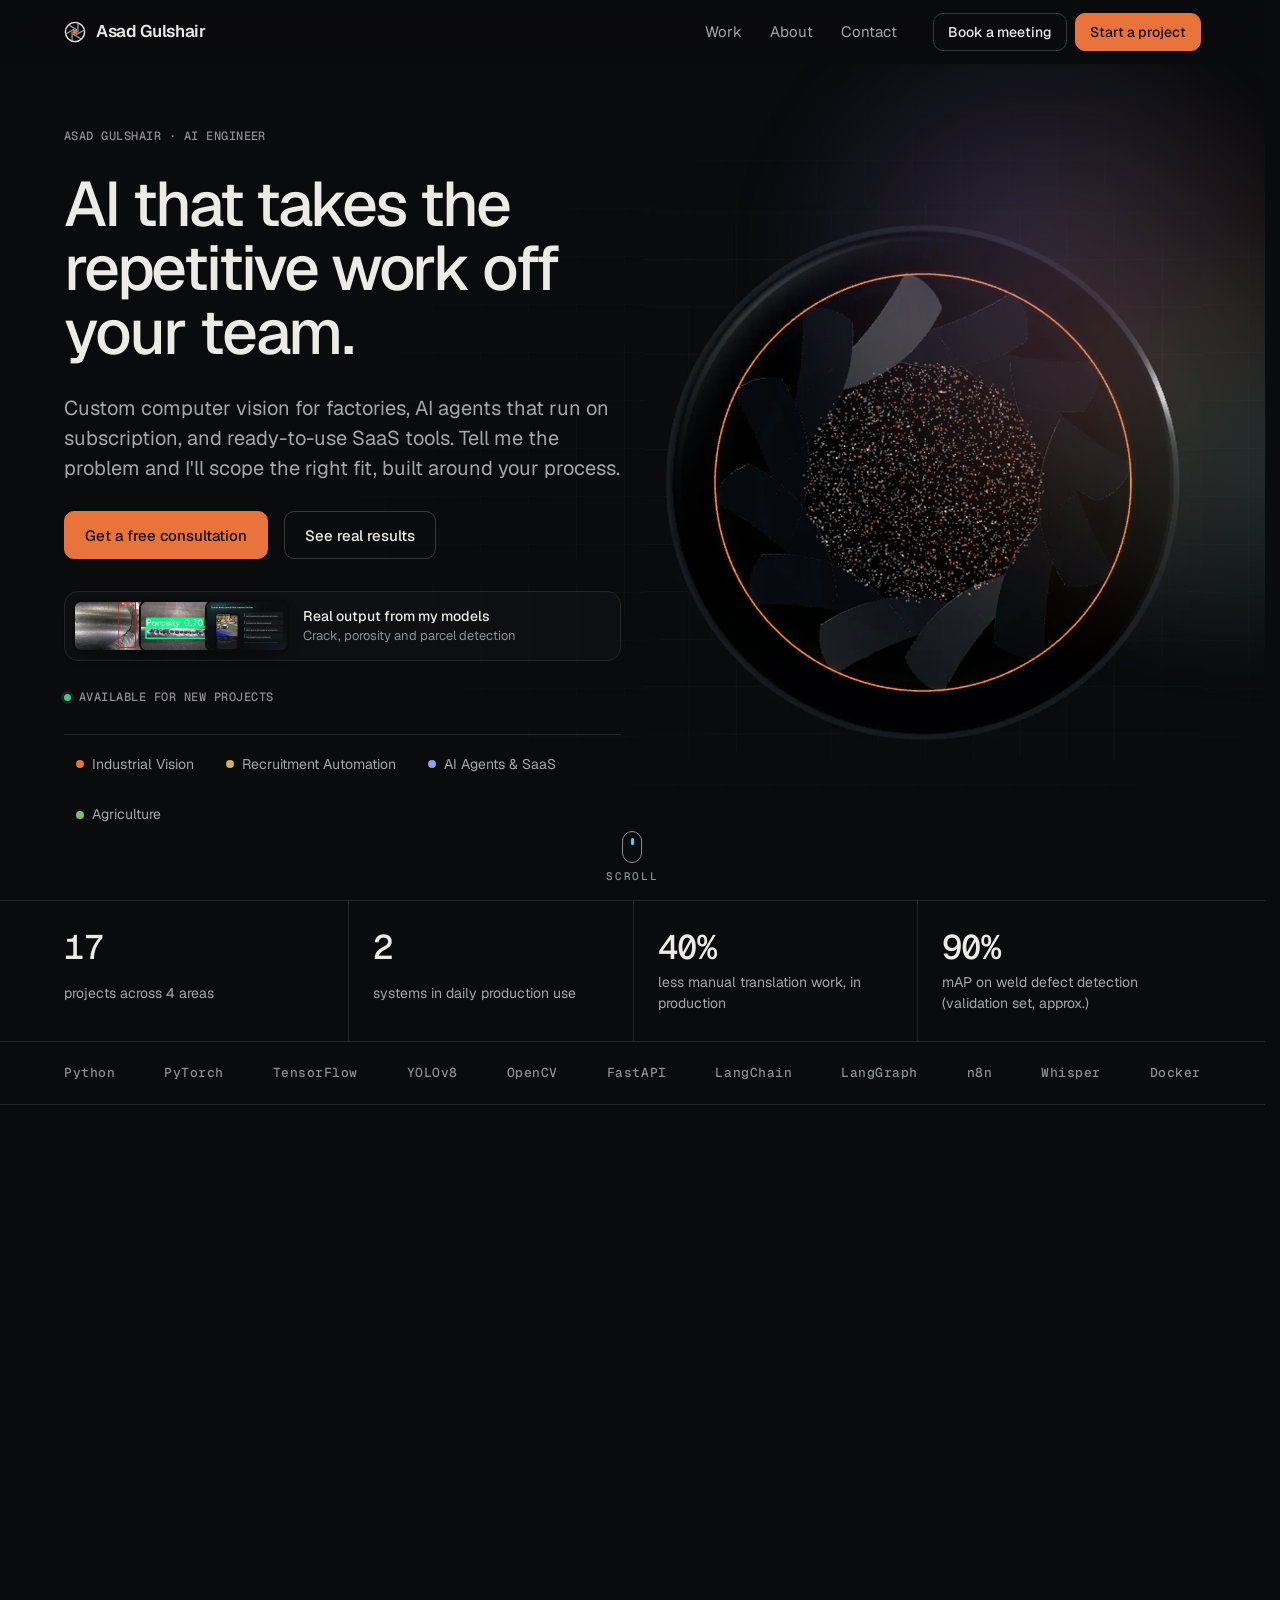
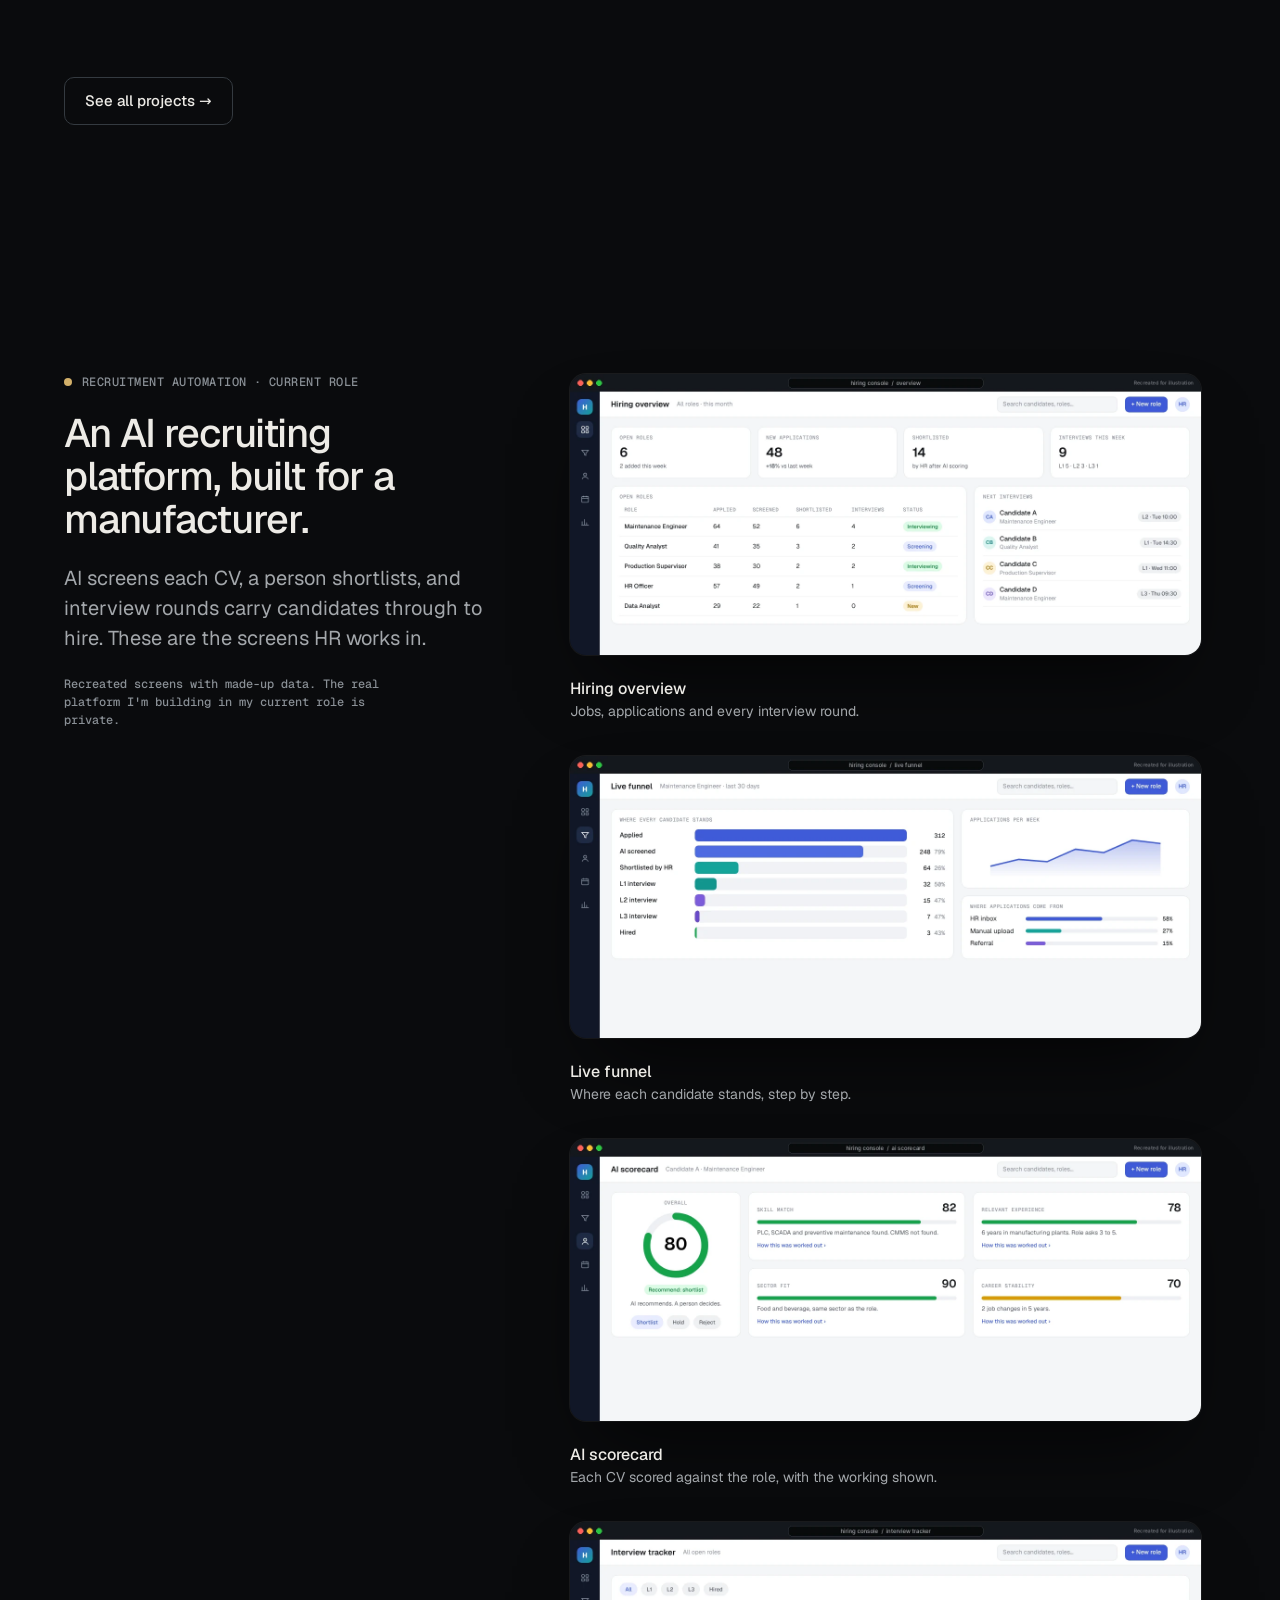
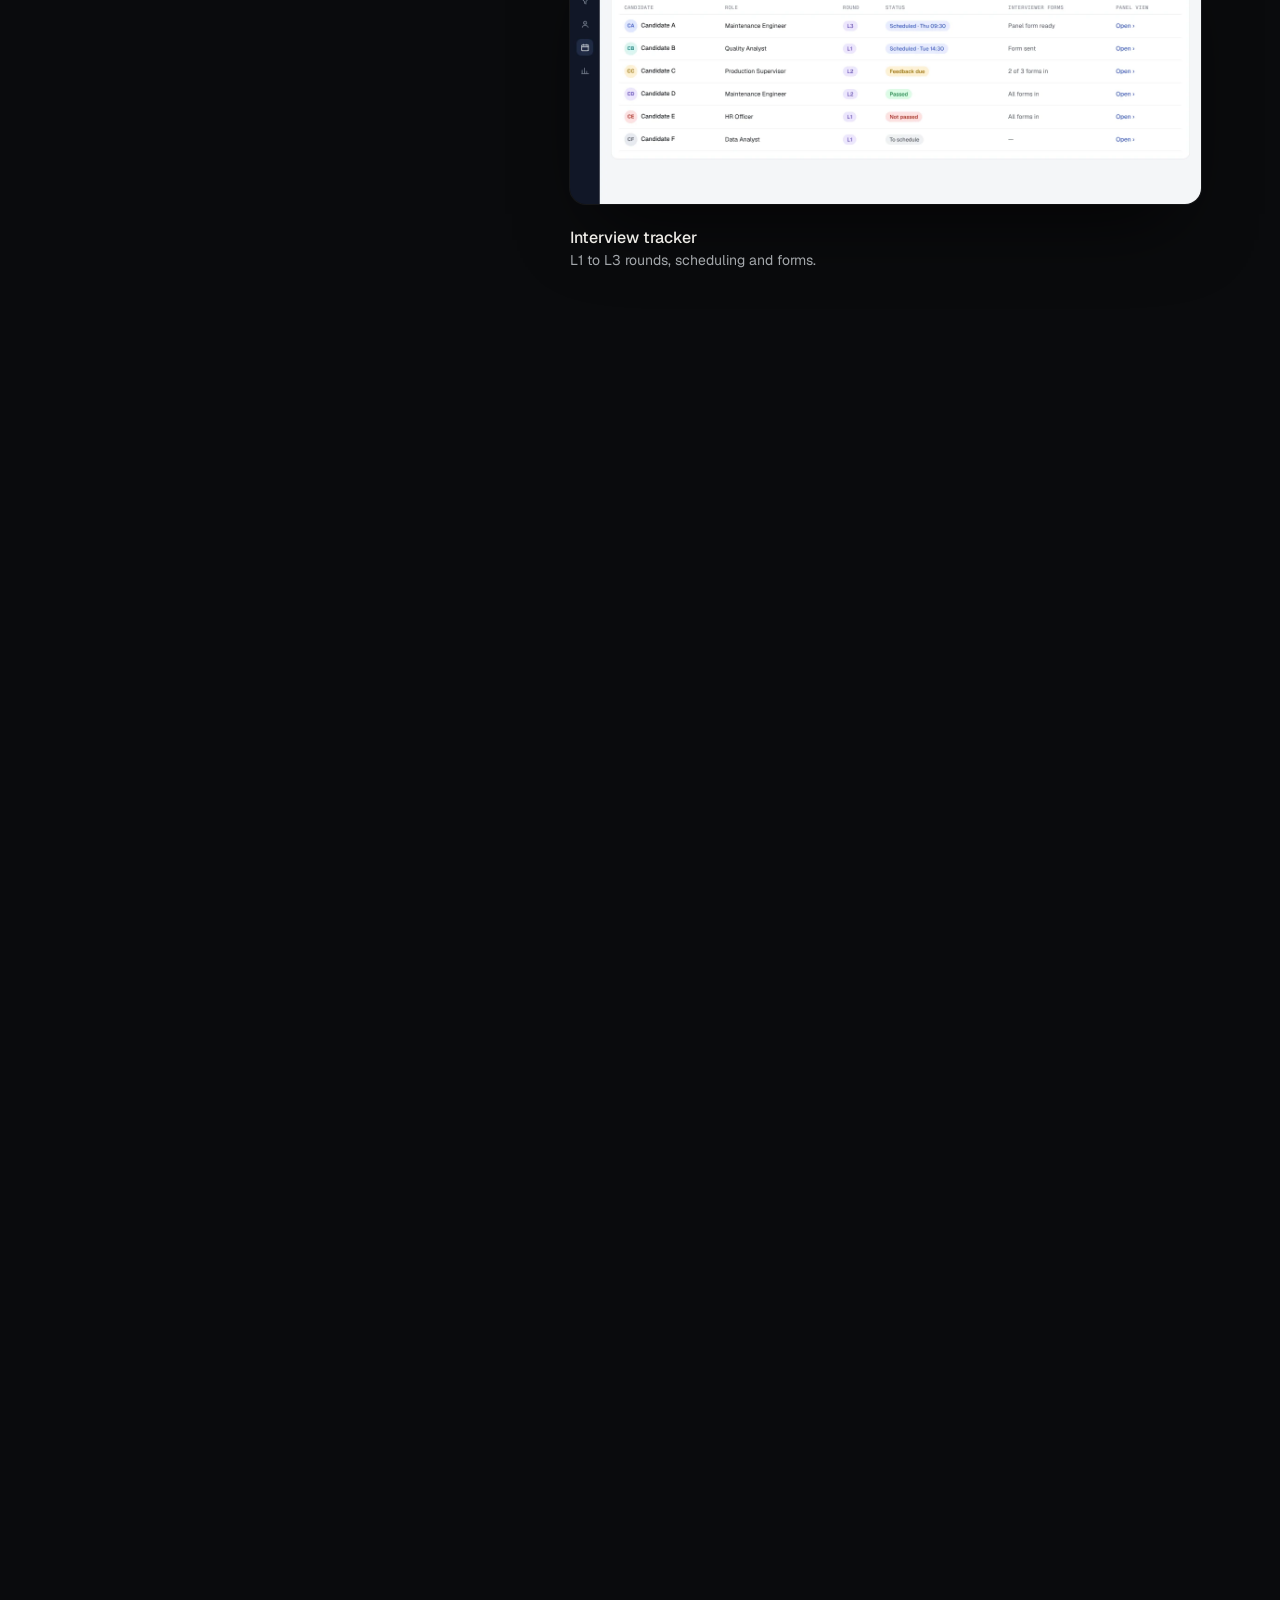
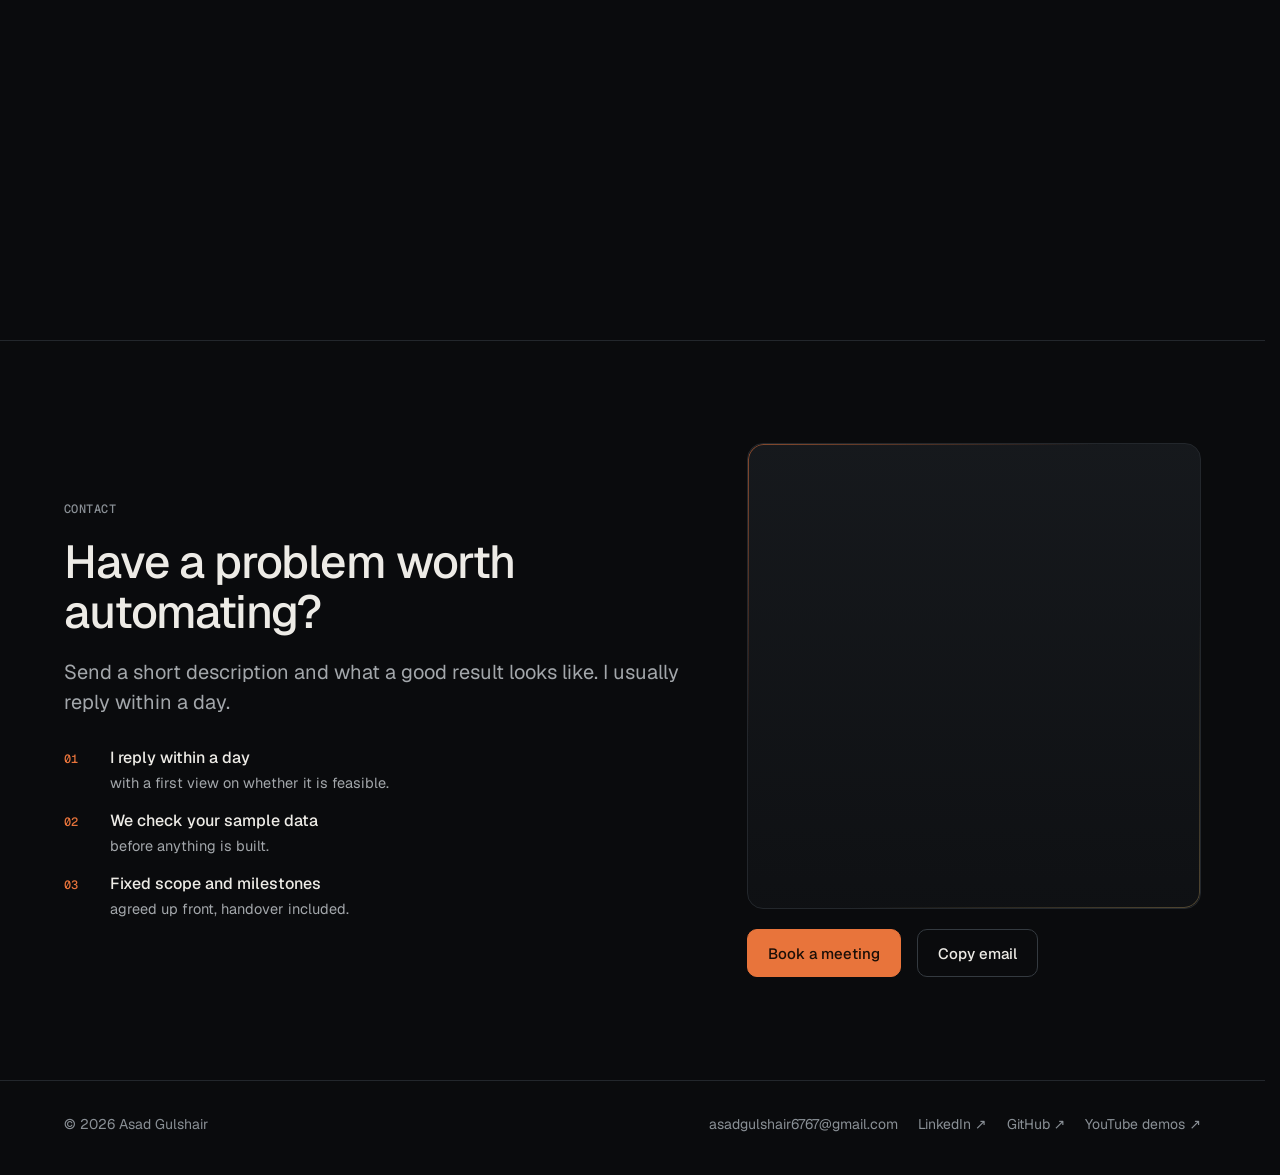
==== commit 499a6ffb: "Client capture: outcome hero, proof strip, products, ad links, cursor-following Scout; remove roboti" ====
--- a/index.html
+++ b/index.html
@@ -4,14 +4,14 @@
 <meta charset="utf-8">
 <meta name="viewport" content="width=device-width, initial-scale=1, viewport-fit=cover">
 <title>Asad Gulshair, AI Engineer · Computer Vision & AI Agents</title>
-<meta name="description" content="AI engineer building visual inspection systems for production lines and LLM workflows for document-heavy teams, from prototype to deployed API.">
+<meta name="description" content="Custom AI systems, subscription AI agents and SaaS tools: computer vision inspection for factories, CV screening for HR and automation for operations teams.">
 <meta name="author" content="Asad Gulshair">
 <meta name="theme-color" content="#0A0B0D">
 <link rel="canonical" href="https://asad-gulshair.github.io/">
 <meta property="og:type" content="website"><meta property="og:site_name" content="Asad Gulshair">
-<meta property="og:title" content="Asad Gulshair, AI Engineer · Computer Vision & AI Agents"><meta property="og:description" content="AI engineer building visual inspection systems for production lines and LLM workflows for document-heavy teams, from prototype to deployed API.">
+<meta property="og:title" content="Asad Gulshair, AI Engineer · Computer Vision & AI Agents"><meta property="og:description" content="Custom AI systems, subscription AI agents and SaaS tools: computer vision inspection for factories, CV screening for HR and automation for operations teams.">
 <meta property="og:url" content="https://asad-gulshair.github.io/"><meta property="og:image" content="https://asad-gulshair.github.io/assets/og.jpg"><meta property="og:image:width" content="1200"><meta property="og:image:height" content="630">
-<meta name="twitter:card" content="summary_large_image"><meta name="twitter:title" content="Asad Gulshair, AI Engineer · Computer Vision & AI Agents"><meta name="twitter:description" content="AI engineer building visual inspection systems for production lines and LLM workflows for document-heavy teams, from prototype to deployed API."><meta name="twitter:image" content="https://asad-gulshair.github.io/assets/og.jpg">
+<meta name="twitter:card" content="summary_large_image"><meta name="twitter:title" content="Asad Gulshair, AI Engineer · Computer Vision & AI Agents"><meta name="twitter:description" content="Custom AI systems, subscription AI agents and SaaS tools: computer vision inspection for factories, CV screening for HR and automation for operations teams."><meta name="twitter:image" content="https://asad-gulshair.github.io/assets/og.jpg">
 <link rel="icon" href="assets/favicon.svg" type="image/svg+xml"><link rel="icon" href="assets/favicon.png" sizes="32x32"><link rel="apple-touch-icon" href="assets/apple-touch-icon.png">
 <link rel="preload" href="assets/fonts/geist-normal.woff2" as="font" type="font/woff2" crossorigin>
 <link rel="stylesheet" href="assets/css/site.css"><link rel="stylesheet" href="assets/css/fx.css">
@@ -35,21 +35,22 @@
 <section class="hero" aria-labelledby="hero-h"><div class="wrap">
   <div class="hero-copy">
     <p class="meta" data-site="hero.eyebrow">Asad Gulshair · AI Engineer</p>
-    <h1 id="hero-h" data-site="hero.headline">Turning complex problems into intelligent systems.</h1>
-    <p class="lead" data-site="hero.subline">I build computer vision, AI agents and automation that inspect products, read documents and take repetitive work off your team, from first prototype to a deployed system.</p>
-    <div class="cta-row"><a class="btn btn-primary" href="contact.html#start">Discuss a project</a><a class="btn" href="#work" id="cta-work">Explore my work</a><a class="tlink" href="https://github.com/asad-gulshair" data-gh target="_blank" rel="noopener">GitHub ↗</a></div>
+    <h1 id="hero-h" data-site="hero.headline">AI that takes the repetitive work off your team.</h1>
+    <p class="lead" data-site="hero.subline">Custom computer vision for factories, AI agents that run on subscription, and ready-to-use SaaS tools. Tell me the problem and I'll scope the right fit, built around your process.</p>
+    <div class="cta-row"><a class="btn btn-primary" href="contact.html#start" data-cta="hero">Get a free consultation</a><a class="btn" href="#work" id="cta-work">See real results</a></div>
+    <a class="proof" href="#work" data-proof aria-label="Real output from my models: see the work"><span class="proof-th"><img src="assets/media/crack-detect.webp?v=2" alt="" width="64" height="40" loading="eager"><img src="assets/media/porosity-detect.webp?v=2" alt="" width="64" height="40" loading="eager"><img src="assets/media/parcel-count.webp" alt="" width="64" height="40" loading="eager"></span><span class="proof-t"><b>Real output from my models</b><span>Crack, porosity and parcel detection</span></span></a>
     <p class="meta avail" data-avail><i></i><span>Available for new projects</span></p>
     <nav class="practice" aria-label="Practice areas">
       <a href="projects.html#industrial" data-cat="industrial"><span class="dot" style="background:var(--c-industrial)"></span>Industrial Vision</a>
       <a href="projects.html#recruitment" data-cat="recruitment"><span class="dot" style="background:var(--c-recruitment)"></span>Recruitment Automation</a>
-      <a href="projects.html#agents" data-cat="agents"><span class="dot" style="background:var(--c-agents)"></span>AI Agents &amp; Automation</a>
+      <a href="projects.html#agents" data-cat="agents"><span class="dot" style="background:var(--c-agents)"></span>AI Agents &amp; SaaS</a>
       <a href="projects.html#agriculture" data-cat="agriculture"><span class="dot" style="background:var(--c-agriculture)"></span>Agriculture</a>
     </nav>
   </div>
   <div class="hero-media" id="hero-media"><div class="hero-backdrop" aria-hidden="true"></div><img class="fallback-still" src="assets/media/hero-still.webp" alt="" width="900" height="900" style="position:absolute;inset:0;width:100%;height:100%;object-fit:contain"><canvas id="aperture" aria-hidden="true"></canvas><div class="guide-home" id="guide-home"></div></div>
 </div><a class="scroll-cue" href="#work" aria-label="Scroll to my work"><i></i><span>Scroll</span></a></section>
 <section class="facts" aria-label="Track record"><div class="wrap"><ul>
-  <li><b data-count="18">18</b><span>projects across 5 areas</span></li>
+  <li><b data-count="17">17</b><span>projects across 4 areas</span></li>
   <li><b data-count="2">2</b><span>systems in daily production use</span></li>
   <li><b data-count="40" data-suffix="%">40%</b><span>less manual translation work, in production</span></li>
   <li><b data-count="90" data-suffix="%">90%</b><span>mAP on weld defect detection (validation set, approx.)</span></li>
@@ -58,7 +59,7 @@
 <section id="work" aria-labelledby="work-h"><div class="wrap">
   <div class="sec-head reveal"><p class="meta">Selected work</p><h2 id="work-h">Pick an industry. See what I built.</h2></div>
   <div class="ind reveal" id="ind">
-    <div class="ind-tabs" role="tablist" aria-label="Industries"><a class="ind-tab" href="projects.html#industrial"><span class="dot" style="background:var(--c-industrial)"></span>Industrial Vision</a><a class="ind-tab" href="projects.html#recruitment"><span class="dot" style="background:var(--c-recruitment)"></span>Recruitment Automation</a><a class="ind-tab" href="projects.html#agents"><span class="dot" style="background:var(--c-agents)"></span>AI Agents &amp; Automation</a><a class="ind-tab" href="projects.html#agriculture"><span class="dot" style="background:var(--c-agriculture)"></span>Agriculture</a><a class="ind-tab" href="projects.html#robotics"><span class="dot" style="background:var(--c-robotics)"></span>Robotics</a></div>
+    <div class="ind-tabs" role="tablist" aria-label="Industries"><a class="ind-tab" href="projects.html#industrial"><span class="dot" style="background:var(--c-industrial)"></span>Industrial Vision</a><a class="ind-tab" href="projects.html#recruitment"><span class="dot" style="background:var(--c-recruitment)"></span>Recruitment Automation</a><a class="ind-tab" href="projects.html#agents"><span class="dot" style="background:var(--c-agents)"></span>AI Agents &amp; SaaS</a><a class="ind-tab" href="projects.html#agriculture"><span class="dot" style="background:var(--c-agriculture)"></span>Agriculture</a></div>
     <div class="ind-panel" id="ind-panel" role="tabpanel"></div>
   </div>
   <div class="pub reveal"><span class="meta">Peer-reviewed · IEEE Access · 2025</span><p><b style="color:var(--text);font-weight:500">AI-Driven Smart Agriculture:</b> an integrated approach for soil analysis, irrigation and crop-fertilizer recommendations. Co-author; built as my final-year project.</p><a class="tlink" href="https://ieeexplore.ieee.org/document/11104235" target="_blank" rel="noopener">Read the paper ↗</a></div>
@@ -125,8 +126,12 @@
   <ul class="sc-pills reveal"><li><b>4 criteria</b><span>Skills, experience, sector, stability</span></li><li><b>Working shown</b><span>Every score comes with its reasons</span></li><li><b>A person decides</b><span>Shortlist, hold or move forward</span></li></ul>
 </div></section>
 <section id="services" class="svc" aria-labelledby="svc-h"><div class="wrap">
-  <div class="sec-head reveal"><p class="meta">Services</p><h2 id="svc-h">What I can build for you.</h2><p class="lead">For manufacturers, HR teams and operations teams who want repetitive work done reliably by software.</p></div>
-  <ul class="svc-grid reveal"><li class="svc-card" style="--c:#E8743B"><span class="svc-ic" aria-hidden="true"><svg viewBox="0 0 32 32" fill="none" stroke="currentColor" stroke-width="1.5" stroke-linecap="round" stroke-linejoin="round"><rect x="4" y="9" width="19" height="15" rx="2"/><circle cx="13.5" cy="16.5" r="4"/><path d="M21 4h7v7M28 4l-9 9" stroke="#E8743B"/></svg></span><h3>Computer vision and quality inspection</h3><p>Defect detection, counting and measurement on standard cameras.</p><a class="svc-go" href="projects.html#industrial">Inspection work →</a></li><li class="svc-card" style="--c:#9B8CFF"><span class="svc-ic" aria-hidden="true"><svg viewBox="0 0 32 32" fill="none" stroke="currentColor" stroke-width="1.5" stroke-linecap="round" stroke-linejoin="round"><circle cx="7" cy="16" r="3"/><circle cx="25" cy="8" r="3"/><circle cx="25" cy="24" r="3"/><path d="M10 16h6M16 16l6-7M16 16l6 7" stroke="#E8743B"/></svg></span><h3>AI agents and workflow automation</h3><p>Agents and automations that move work between the tools you already use.</p><a class="svc-go" href="projects.html#agents">Automation work →</a></li><li class="svc-card" style="--c:#D2B06A"><span class="svc-ic" aria-hidden="true"><svg viewBox="0 0 32 32" fill="none" stroke="currentColor" stroke-width="1.5" stroke-linecap="round" stroke-linejoin="round"><rect x="6" y="4" width="15" height="20" rx="2"/><path d="M10 10h7M10 14h7M10 18h4"/><path d="M19 20l3 3 6-7" stroke="#E8743B"/></svg></span><h3>Document processing and extraction</h3><p>Invoices, CVs and reports turned into clean, structured data.</p><a class="svc-go" href="projects.html#recruitment">Document work →</a></li><li class="svc-card" style="--c:#47D7E6"><span class="svc-ic" aria-hidden="true"><svg viewBox="0 0 32 32" fill="none" stroke="currentColor" stroke-width="1.5" stroke-linecap="round" stroke-linejoin="round"><path d="M5 8h14M5 13h10M5 18h12"/><circle cx="23" cy="20" r="5" stroke="#E8743B"/><path d="M26.5 23.5L29 26" stroke="#E8743B"/></svg></span><h3>LLM apps and RAG</h3><p>Assistants that answer from your own documents and show the source.</p><a class="svc-go" href="projects.html#agents">LLM work →</a></li><li class="svc-card" style="--c:#8DB86A"><span class="svc-ic" aria-hidden="true"><svg viewBox="0 0 32 32" fill="none" stroke="currentColor" stroke-width="1.5" stroke-linecap="round" stroke-linejoin="round"><path d="M16 4l3 7 7 1-5 5 1.5 7L16 20l-6.5 4L11 17l-5-5 7-1z" stroke="#E8743B"/></svg></span><h3>AI proof of concept</h3><p>A working prototype on your own data, with an honest evaluation.</p><a class="svc-go" href="contact.html#start">Start one →</a></li><li class="svc-card" style="--c:#8EA2E8"><span class="svc-ic" aria-hidden="true"><svg viewBox="0 0 32 32" fill="none" stroke="currentColor" stroke-width="1.5" stroke-linecap="round" stroke-linejoin="round"><path d="M16 4l11 5.5v13L16 28 5 22.5v-13z"/><path d="M5 9.5L16 15l11-5.5M16 15v13" stroke="#E8743B"/></svg></span><h3>Deployment and integration</h3><p>FastAPI services, Docker and dashboards your team can run.</p><a class="svc-go" href="projects.html">See deployed work →</a></li></ul>
+  <div class="sec-head reveal"><p class="meta">Services</p><h2 id="svc-h">What I can do for you.</h2><p class="lead">Different businesses need different things: a custom system, an agent on subscription, or a tool that is ready today.</p></div>
+  <ul class="svc-grid reveal"><li class="svc-card" style="--c:#E8743B"><span class="svc-ic" aria-hidden="true"><svg viewBox="0 0 32 32" fill="none" stroke="currentColor" stroke-width="1.5" stroke-linecap="round" stroke-linejoin="round"><rect x="4" y="9" width="19" height="15" rx="2"/><circle cx="13.5" cy="16.5" r="4"/><path d="M21 4h7v7M28 4l-9 9" stroke="#E8743B"/></svg></span><h3>Computer vision and quality inspection</h3><p>Defect detection, counting and measurement on standard cameras, built for your parts and line.</p><a class="svc-go" href="projects.html#industrial">Inspection work →</a></li><li class="svc-card" style="--c:#9B8CFF"><span class="svc-ic" aria-hidden="true"><svg viewBox="0 0 32 32" fill="none" stroke="currentColor" stroke-width="1.5" stroke-linecap="round" stroke-linejoin="round"><circle cx="7" cy="16" r="3"/><circle cx="25" cy="8" r="3"/><circle cx="25" cy="24" r="3"/><path d="M10 16h6M16 16l6-7M16 16l6 7" stroke="#E8743B"/></svg></span><h3>AI agents on subscription</h3><p>An agent set up for your workflow that runs every day, monitored and improved monthly.</p><a class="svc-go" href="contact.html?topic=AI%20agent%20subscription#start">Get an agent →</a></li><li class="svc-card" style="--c:#8EA2E8"><span class="svc-ic" aria-hidden="true"><svg viewBox="0 0 32 32" fill="none" stroke="currentColor" stroke-width="1.5" stroke-linecap="round" stroke-linejoin="round"><rect x="4" y="6" width="24" height="18" rx="2"/><path d="M4 11h24M9 16h8M9 20h5"/><circle cx="23" cy="19" r="3" stroke="#E8743B"/></svg></span><h3>SaaS products</h3><p>Ready-to-use AI tools your team can sign in to, such as invoice to Excel.</p><a class="svc-go" href="#products">See products →</a></li><li class="svc-card" style="--c:#D2B06A"><span class="svc-ic" aria-hidden="true"><svg viewBox="0 0 32 32" fill="none" stroke="currentColor" stroke-width="1.5" stroke-linecap="round" stroke-linejoin="round"><rect x="6" y="4" width="15" height="20" rx="2"/><path d="M10 10h7M10 14h7M10 18h4"/><path d="M19 20l3 3 6-7" stroke="#E8743B"/></svg></span><h3>Document processing and extraction</h3><p>Invoices, CVs and reports turned into clean, structured data.</p><a class="svc-go" href="projects.html#recruitment">Document work →</a></li><li class="svc-card" style="--c:#47D7E6"><span class="svc-ic" aria-hidden="true"><svg viewBox="0 0 32 32" fill="none" stroke="currentColor" stroke-width="1.5" stroke-linecap="round" stroke-linejoin="round"><path d="M5 8h14M5 13h10M5 18h12"/><circle cx="23" cy="20" r="5" stroke="#E8743B"/><path d="M26.5 23.5L29 26" stroke="#E8743B"/></svg></span><h3>LLM apps and RAG</h3><p>Assistants that answer from your own documents and show the source.</p><a class="svc-go" href="projects.html#agents">LLM work →</a></li><li class="svc-card" style="--c:#8DB86A"><span class="svc-ic" aria-hidden="true"><svg viewBox="0 0 32 32" fill="none" stroke="currentColor" stroke-width="1.5" stroke-linecap="round" stroke-linejoin="round"><path d="M16 4l11 5.5v13L16 28 5 22.5v-13z"/><path d="M5 9.5L16 15l11-5.5M16 15v13" stroke="#E8743B"/></svg></span><h3>Custom build and deployment</h3><p>From a prototype on your data to an API, app or dashboard your team runs.</p><a class="svc-go" href="contact.html#start">Start a project →</a></li></ul>
+</div></section>
+<section id="products" class="prod" aria-labelledby="prod-h"><div class="wrap">
+  <div class="sec-head reveal"><p class="meta">Products</p><h2 id="prod-h">Ready-to-use tools and AI agents on subscription.</h2><p class="lead">No project needed. Start with a tool that works today, or an agent set up for your workflow.</p></div>
+  <ul class="prod-grid reveal"><li class="prod-card" style="--c:#8EA2E8"><span class="meta">SaaS · Live</span><h3>Invoice to Excel</h3><p>Upload invoices, get one clean Excel sheet. No more retyping by hand.</p><div class="prod-acts"><a class="btn btn-primary sm" href="https://invoice-to-excel-tool.streamlit.app/" target="_blank" rel="noopener" data-cta="product">Open the app ↗</a><a class="tlink" href="contact.html?topic=SaaS%20product#start" data-cta="product">Ask about a team plan</a></div></li><li class="prod-card" style="--c:#47D7E6"><span class="meta">SaaS · Built for a media team</span><h3>Subtitles and translation</h3><p>Multilingual subtitles, transcription and translation in one tool, used in production.</p><div class="prod-acts"><a class="btn btn-primary sm" href="contact.html?topic=SaaS%20product#start" data-cta="product">Get one for your team</a><a class="tlink" href="projects.html#/work/subtitle-saas" data-cta="product">Case study →</a></div></li><li class="prod-card" style="--c:#9B8CFF"><span class="meta">Subscription</span><h3>Your own AI agent</h3><p>Leads, reports, documents or follow-ups: an agent built around your workflow, running and maintained every month.</p><div class="prod-acts"><a class="btn btn-primary sm" href="contact.html?topic=AI%20agent%20subscription#start" data-cta="product">Tell me your workflow</a></div></li></ul>
 </div></section>
 <section id="how" class="proc" aria-labelledby="how-h"><div class="wrap">
   <div class="sec-head reveal"><p class="meta">How we work</p><h2 id="how-h">From first call to a system you own.</h2></div>
--- a/assets/css/fx.css
+++ b/assets/css/fx.css
@@ -344,7 +344,7 @@
 .scroll-cue:hover{color:var(--text)}
 @media (max-width:900px),(max-height:700px){.scroll-cue{display:none}}
 /* industry tabs: five */
-.ind-tabs{grid-template-columns:repeat(5,minmax(0,1fr))}
+.ind-tabs{grid-template-columns:repeat(4,minmax(0,1fr))}
 .ind-cards.n1{grid-template-columns:minmax(0,560px);justify-content:center}
 @media (max-width:1000px){.ind-tabs{grid-template-columns:repeat(2,minmax(0,1fr))}.ind-tabs .ind-tab:last-child:nth-child(odd){grid-column:1/-1}}
 /* services */
@@ -432,3 +432,39 @@
 
 /* the robot itself is clickable in the hero */
 .guide-home .guide-bot,.guide-home .guide-face{pointer-events:auto;cursor:pointer}
+/* ---- hero proof strip: real model output, one tap to the work ---- */
+.proof{display:inline-flex;align-items:center;gap:14px;margin-top:4px;padding:8px 16px 8px 8px;border-radius:14px;border:1px solid var(--border);background:rgba(17,19,23,.6);max-width:100%;transition:border-color .25s,transform .25s var(--ease)}
+.proof:hover{border-color:rgba(71,215,230,.45);transform:translateY(-2px)}
+.proof-th{display:flex;flex:none}
+.proof-th img{width:84px;height:52px;object-fit:cover;border-radius:8px;border:2px solid var(--bg);box-shadow:0 6px 16px -8px rgba(0,0,0,.8)}
+.proof-th img+img{margin-left:-18px}
+.proof-t{display:grid;gap:2px;min-width:0;font-size:14px;line-height:1.3}
+.proof-t b{font-weight:500;color:var(--text)}
+.proof-t span{color:var(--text-3);font-size:13px}
+@media (max-width:420px){.proof-th img{width:52px;height:34px}.proof{gap:10px;padding-right:12px}}
+/* ---- products ---- */
+.prod{padding-top:0}
+.prod-grid{list-style:none;margin:0;padding:0;display:grid;grid-template-columns:repeat(3,minmax(0,1fr));gap:16px}
+.prod-card{--c:var(--accent);position:relative;display:grid;gap:10px;align-content:start;padding:26px 24px 24px;border-radius:18px;border:1px solid var(--border);background:linear-gradient(180deg,rgba(23,26,30,.85),rgba(13,15,17,.85));overflow:hidden}
+.prod-card::before{content:"";position:absolute;left:0;right:0;top:0;height:3px;background:var(--c);opacity:.8}
+.prod-card .meta{color:var(--c)}
+.prod-card h3{font-size:21px;line-height:1.25}
+.prod-card p{margin:0;color:var(--text-2);font-size:15px;line-height:1.5}
+.prod-acts{display:flex;flex-wrap:wrap;align-items:center;gap:12px 18px;margin-top:8px}
+@media (max-width:1000px){.prod-grid{grid-template-columns:1fr}}
+/* ---- Scout follows the cursor (desktop, after the hero) ---- */
+.buddy-on .guide-dock{display:block}
+.buddy-on .guide-launch{display:none!important}
+.buddy-on .guide-panel{bottom:150px;left:18px}
+.guide-dock.follow{left:0;top:0;bottom:auto;transform-origin:0 0;transition:opacity .45s var(--ease);will-change:transform}
+.guide-dock.follow:not(.rest){pointer-events:none}
+.guide-dock.follow.on.away{transform:none;opacity:0}
+.guide-dock.follow .guide-say{display:none}
+.guide-pitch{position:fixed;left:0;top:0;z-index:61;width:max-content;max-width:280px;display:grid;gap:10px;padding:12px 12px 12px 14px;border-radius:14px;background:rgba(15,17,21,.95);border:1px solid rgba(71,215,230,.3);box-shadow:0 18px 40px -14px rgba(0,0,0,.8);backdrop-filter:blur(10px);-webkit-backdrop-filter:blur(10px);font-size:14px;line-height:1.4;color:var(--text);opacity:0;transform:translateY(6px) scale(.96);transition:opacity .3s var(--ease),transform .3s var(--ease);pointer-events:none}
+.guide-pitch.show{opacity:1;transform:none;pointer-events:auto}
+.guide-pitch p{margin:0;padding-right:18px}
+.guide-pitch .gpi-x{position:absolute;right:6px;top:6px;width:22px;height:22px;border-radius:50%;color:var(--text-3);font-size:15px;line-height:1;display:grid;place-items:center}
+.guide-pitch .gpi-x:hover{color:var(--text);background:rgba(255,255,255,.08)}
+.guide-pitch .btn{justify-self:start}
+@media (prefers-reduced-motion:reduce){.guide-pitch{transition:none}}
+.guide-panel[hidden]{display:none}.guide-panel:not(.show){pointer-events:none}
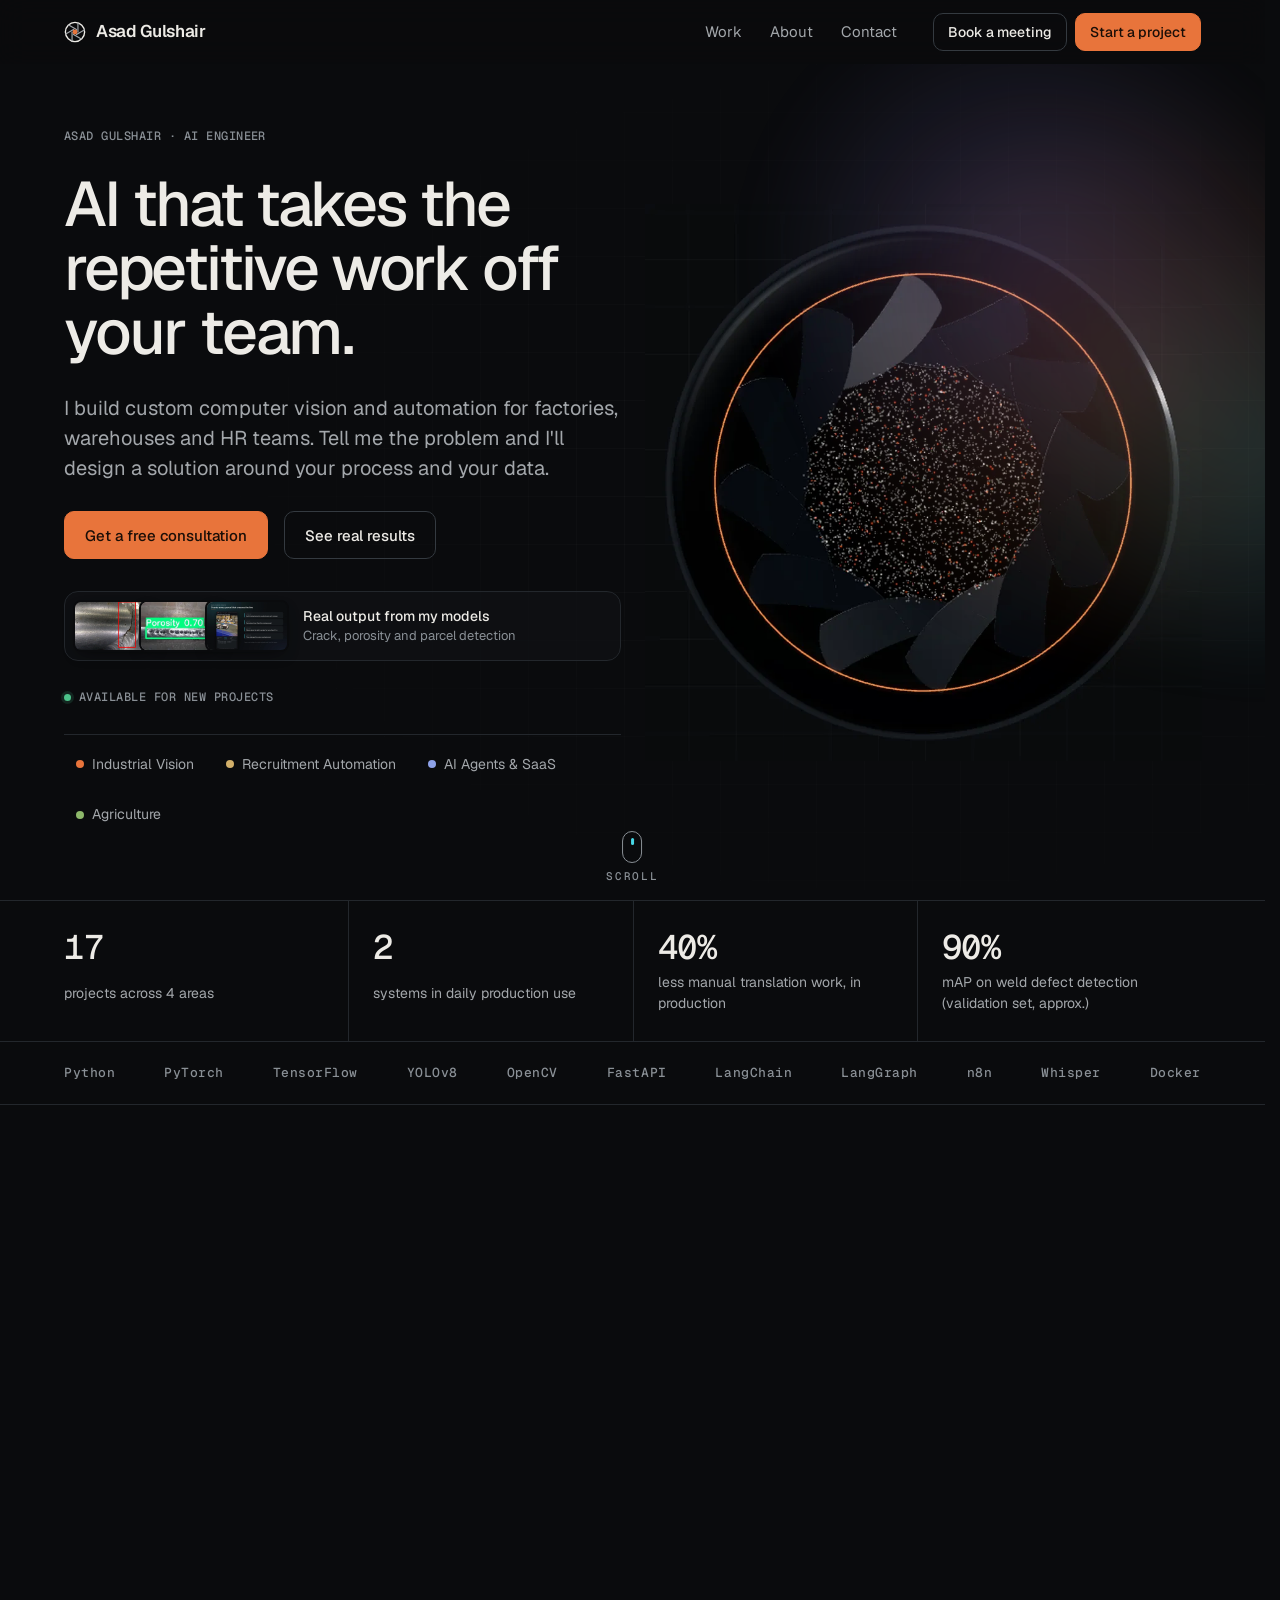
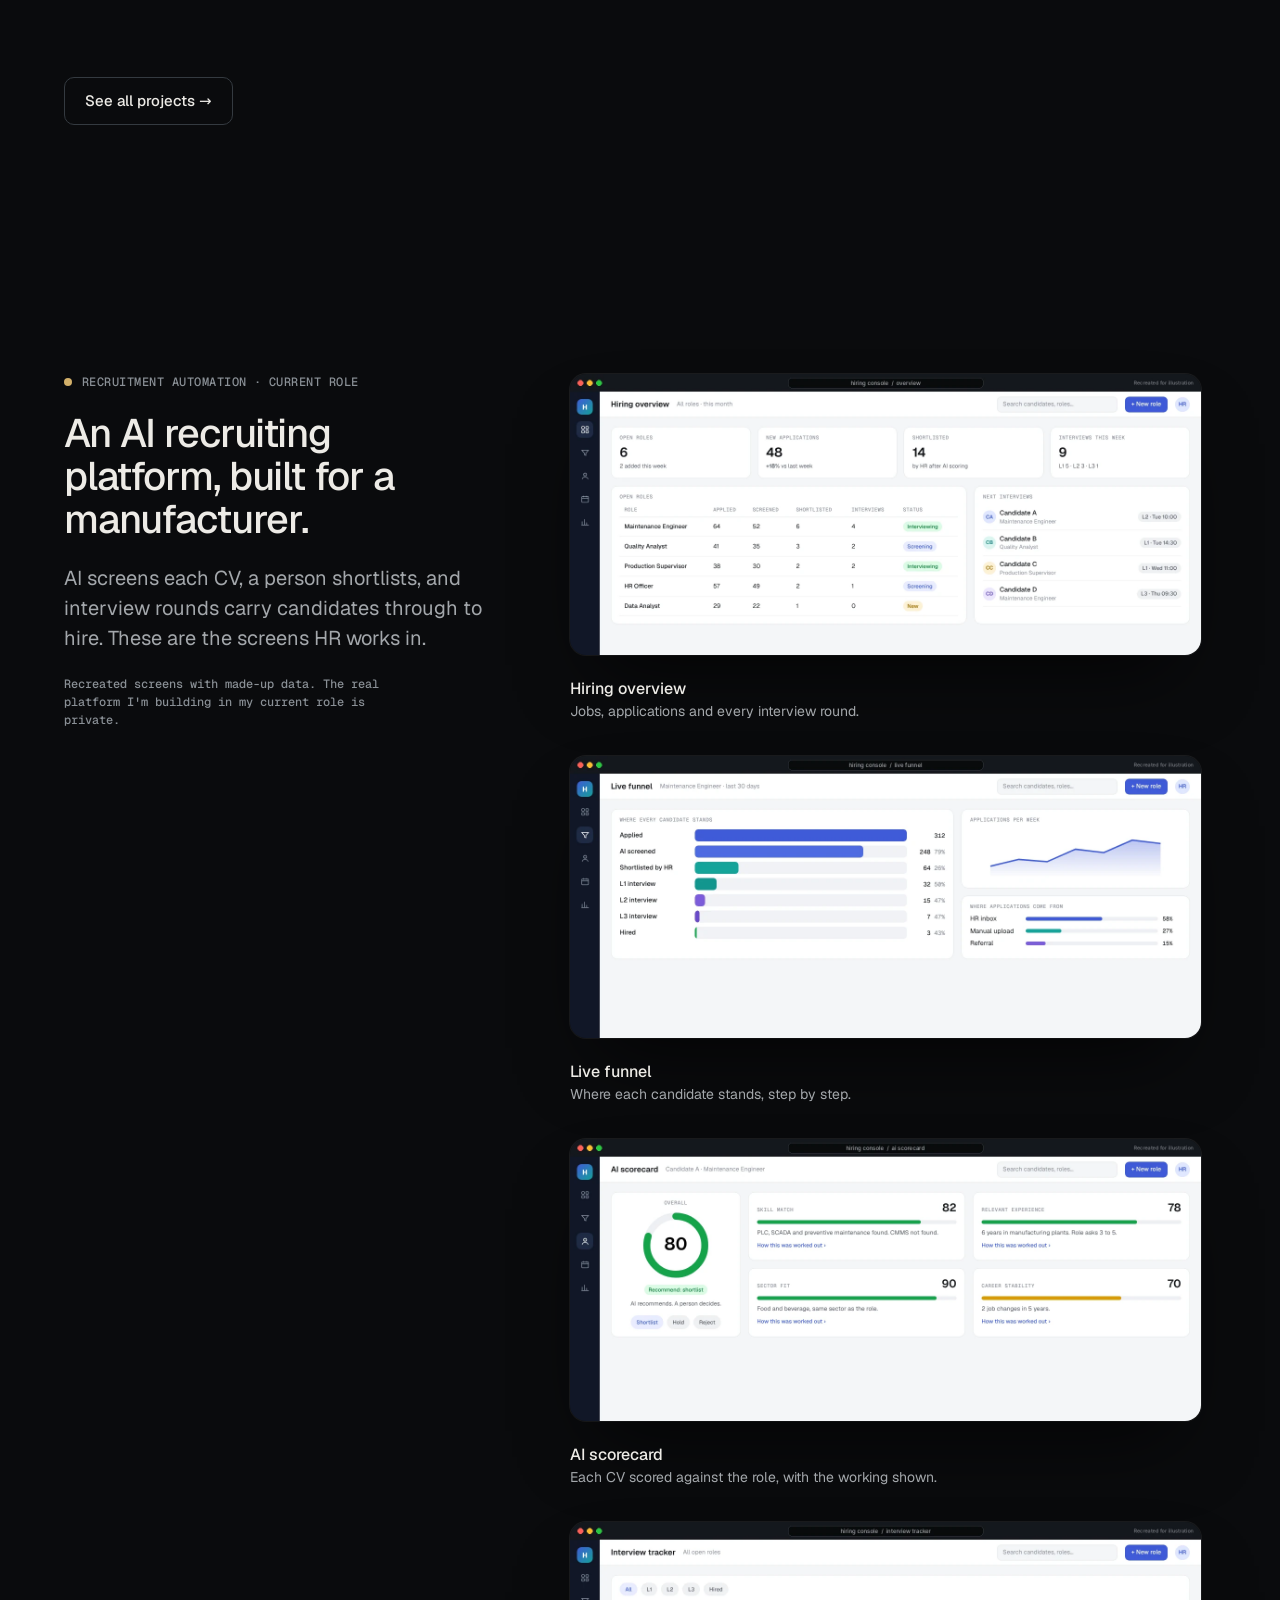
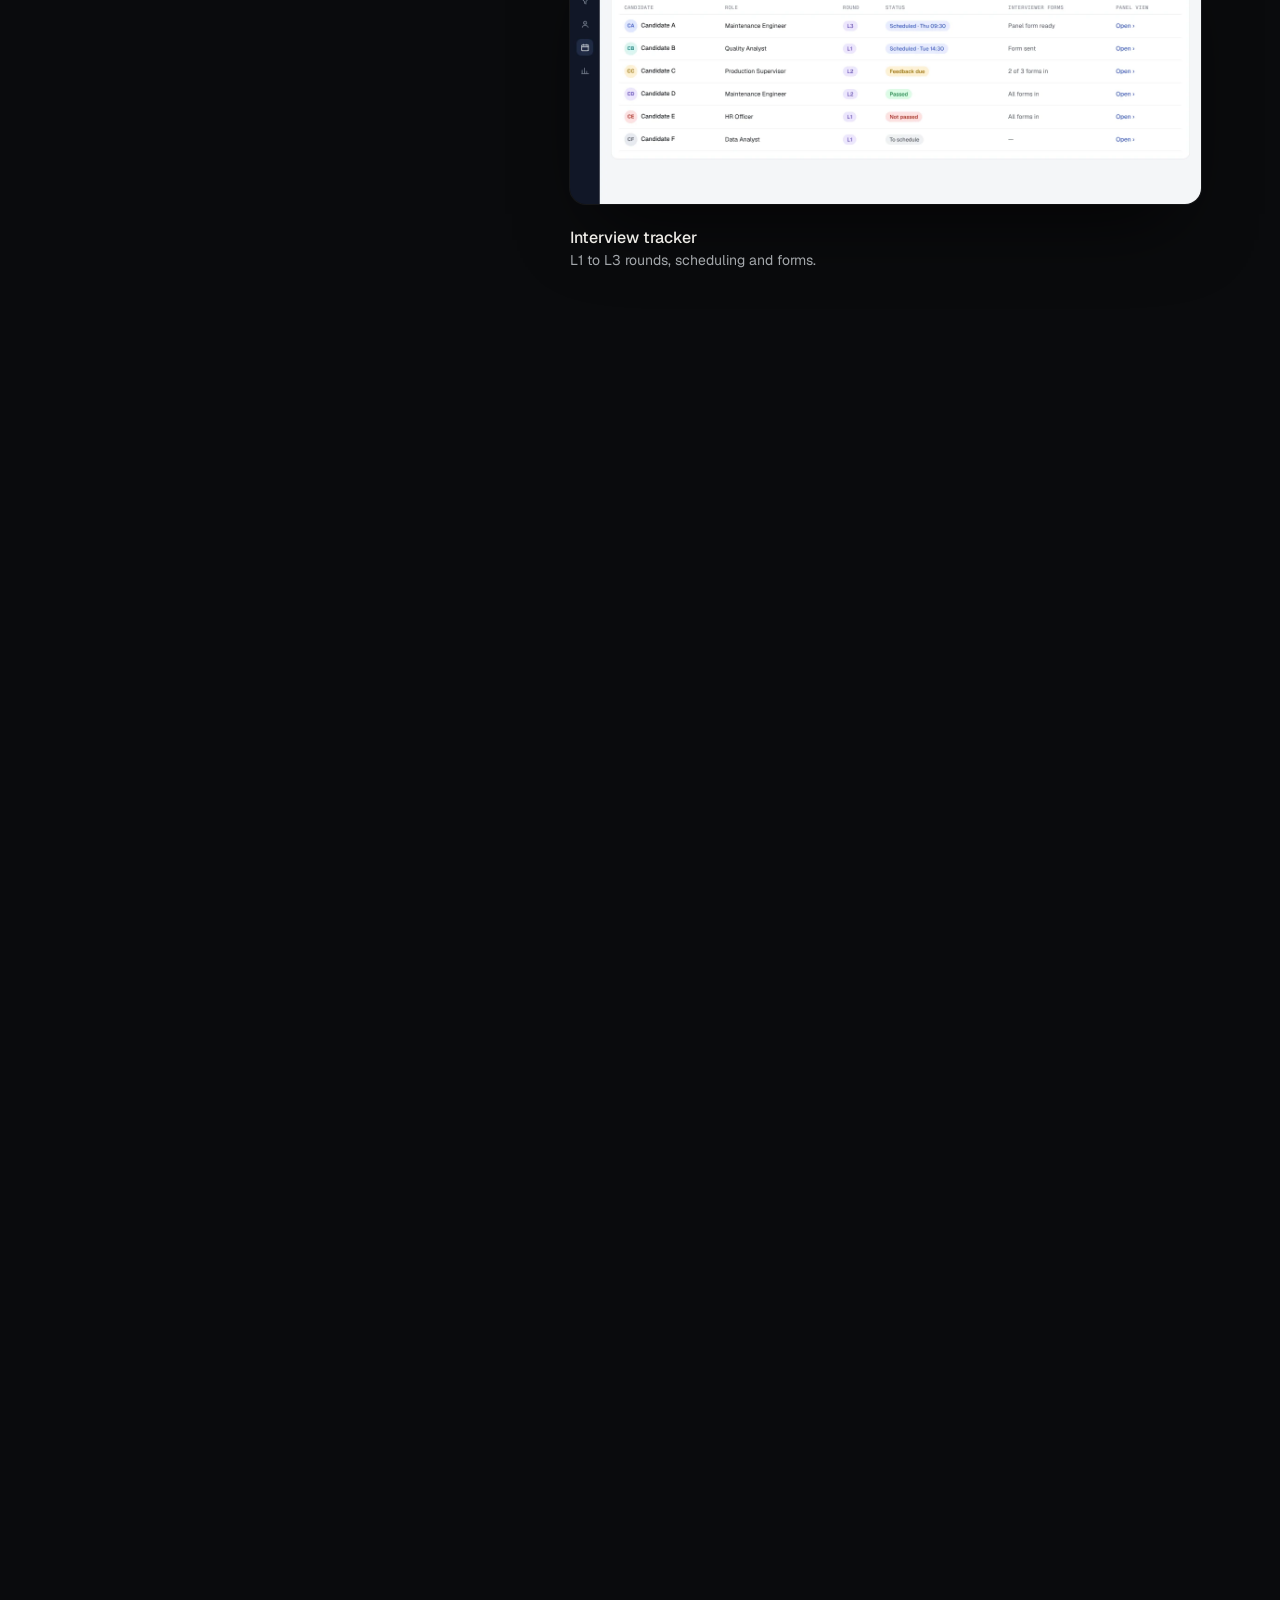
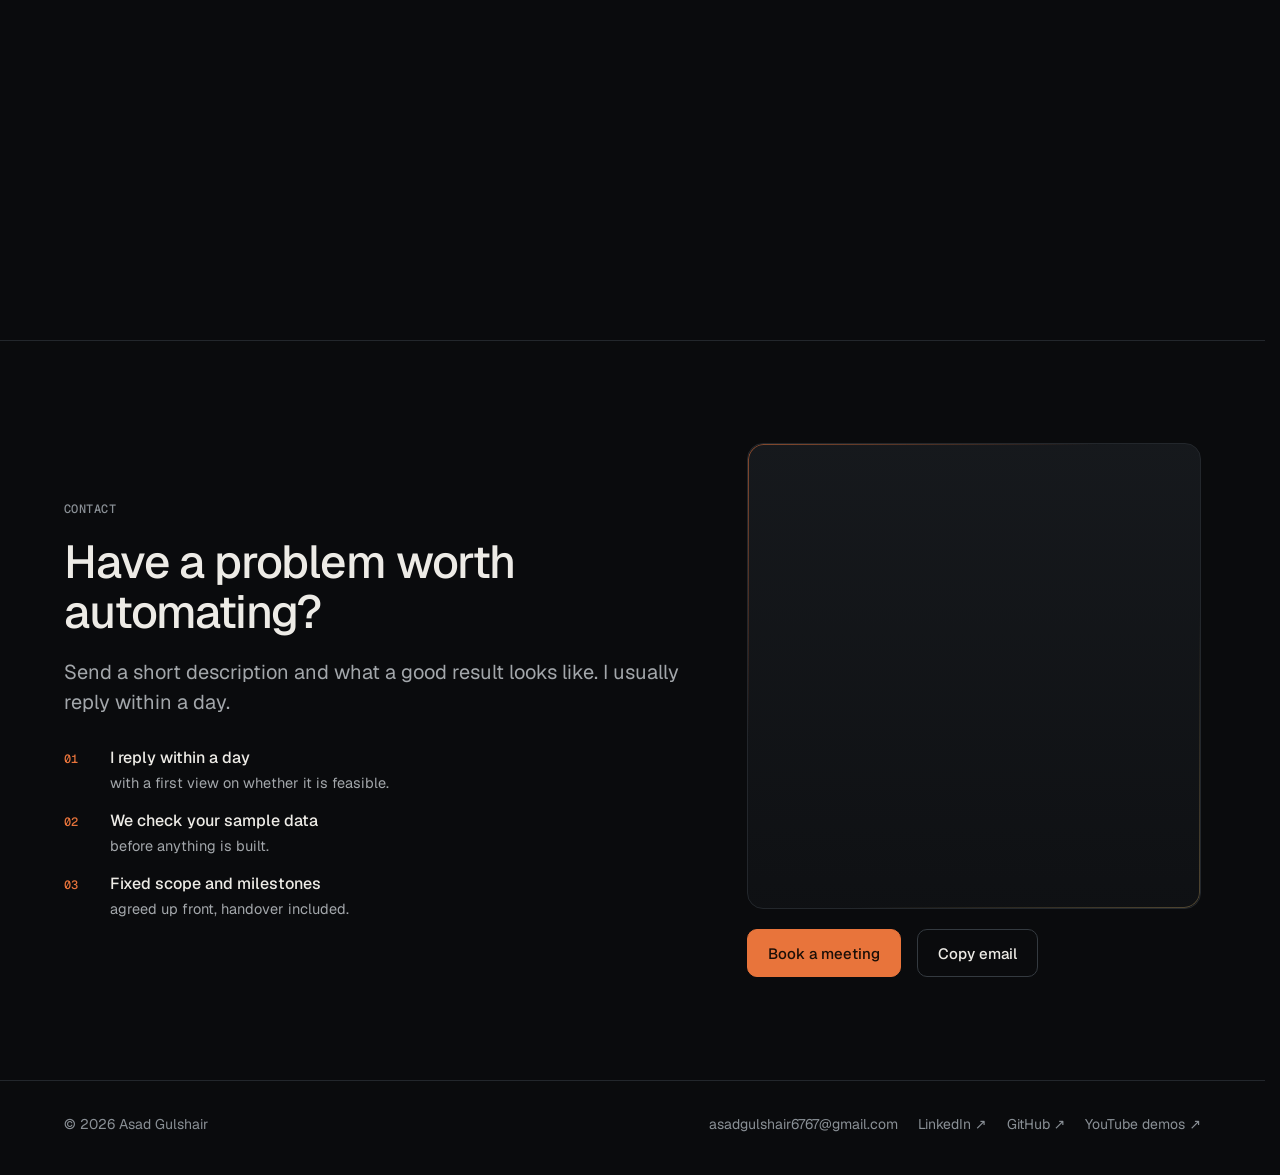
==== commit 02df0b6f: "Hero: describe current custom work only Co-Authored-By: Claude Opus 5.5 <noreply@anthropic.com> Clau" ====
--- a/index.html
+++ b/index.html
@@ -36,7 +36,7 @@
   <div class="hero-copy">
     <p class="meta" data-site="hero.eyebrow">Asad Gulshair · AI Engineer</p>
     <h1 id="hero-h" data-site="hero.headline">AI that takes the repetitive work off your team.</h1>
-    <p class="lead" data-site="hero.subline">Custom computer vision for factories, AI agents that run on subscription, and ready-to-use SaaS tools. Tell me the problem and I'll scope the right fit, built around your process.</p>
+    <p class="lead" data-site="hero.subline">I build custom computer vision and automation for factories, warehouses and HR teams. Tell me the problem and I'll design a solution around your process and your data.</p>
     <div class="cta-row"><a class="btn btn-primary" href="contact.html#start" data-cta="hero">Get a free consultation</a><a class="btn" href="#work" id="cta-work">See real results</a></div>
     <a class="proof" href="#work" data-proof aria-label="Real output from my models: see the work"><span class="proof-th"><img src="assets/media/crack-detect.webp?v=2" alt="" width="64" height="40" loading="eager"><img src="assets/media/porosity-detect.webp?v=2" alt="" width="64" height="40" loading="eager"><img src="assets/media/parcel-count.webp" alt="" width="64" height="40" loading="eager"></span><span class="proof-t"><b>Real output from my models</b><span>Crack, porosity and parcel detection</span></span></a>
     <p class="meta avail" data-avail><i></i><span>Available for new projects</span></p>
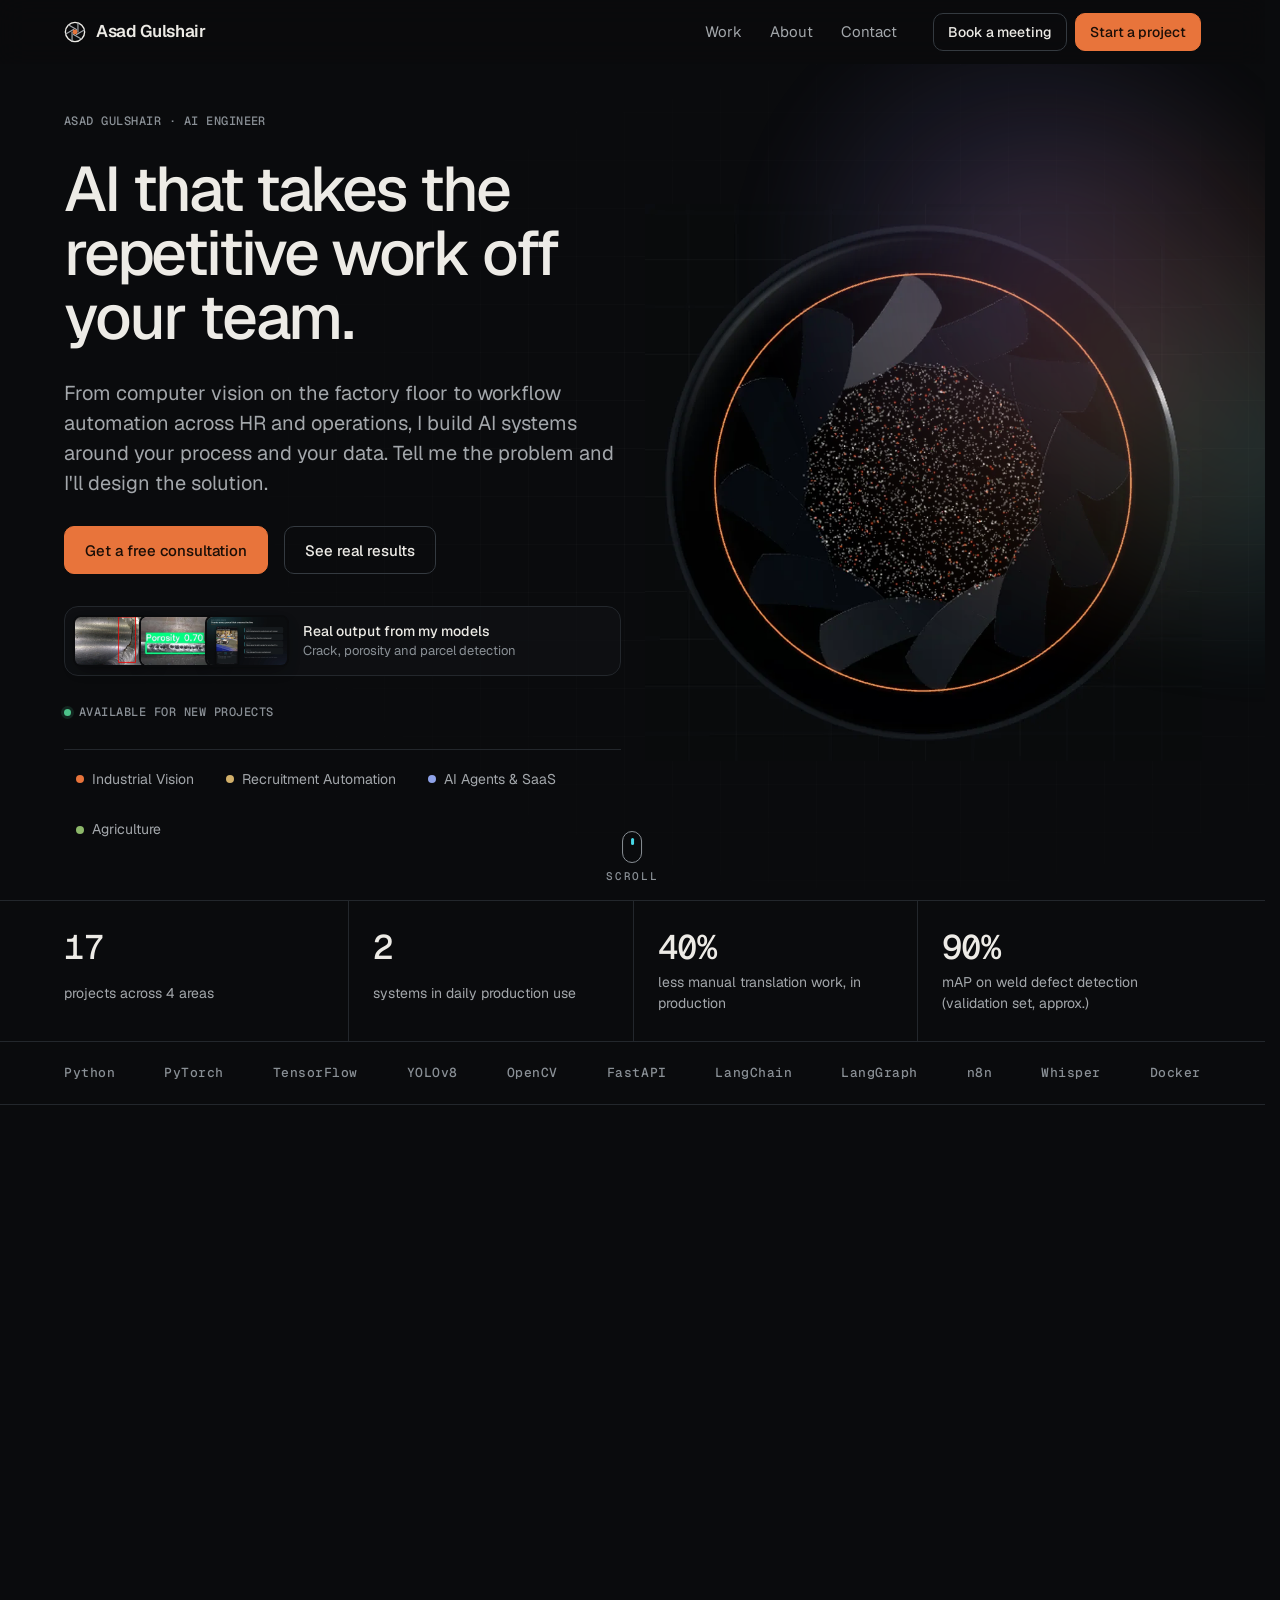
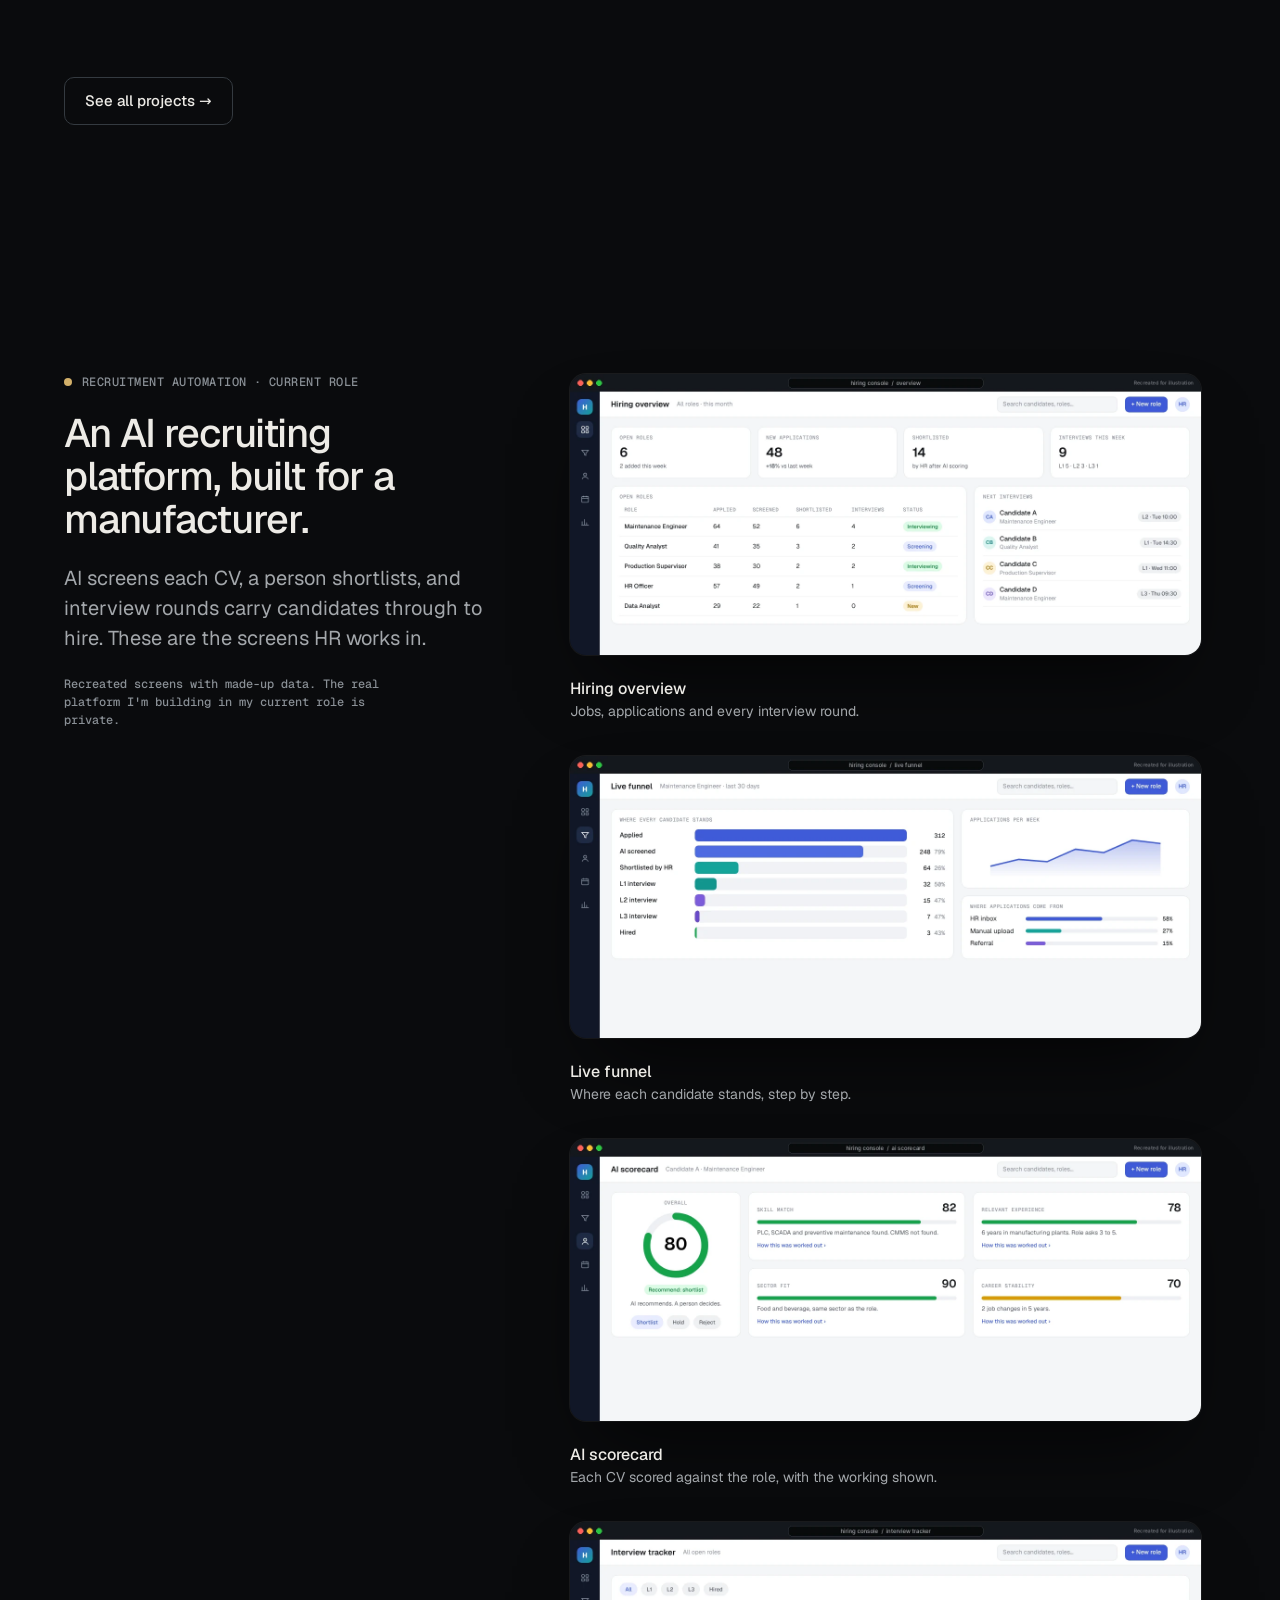
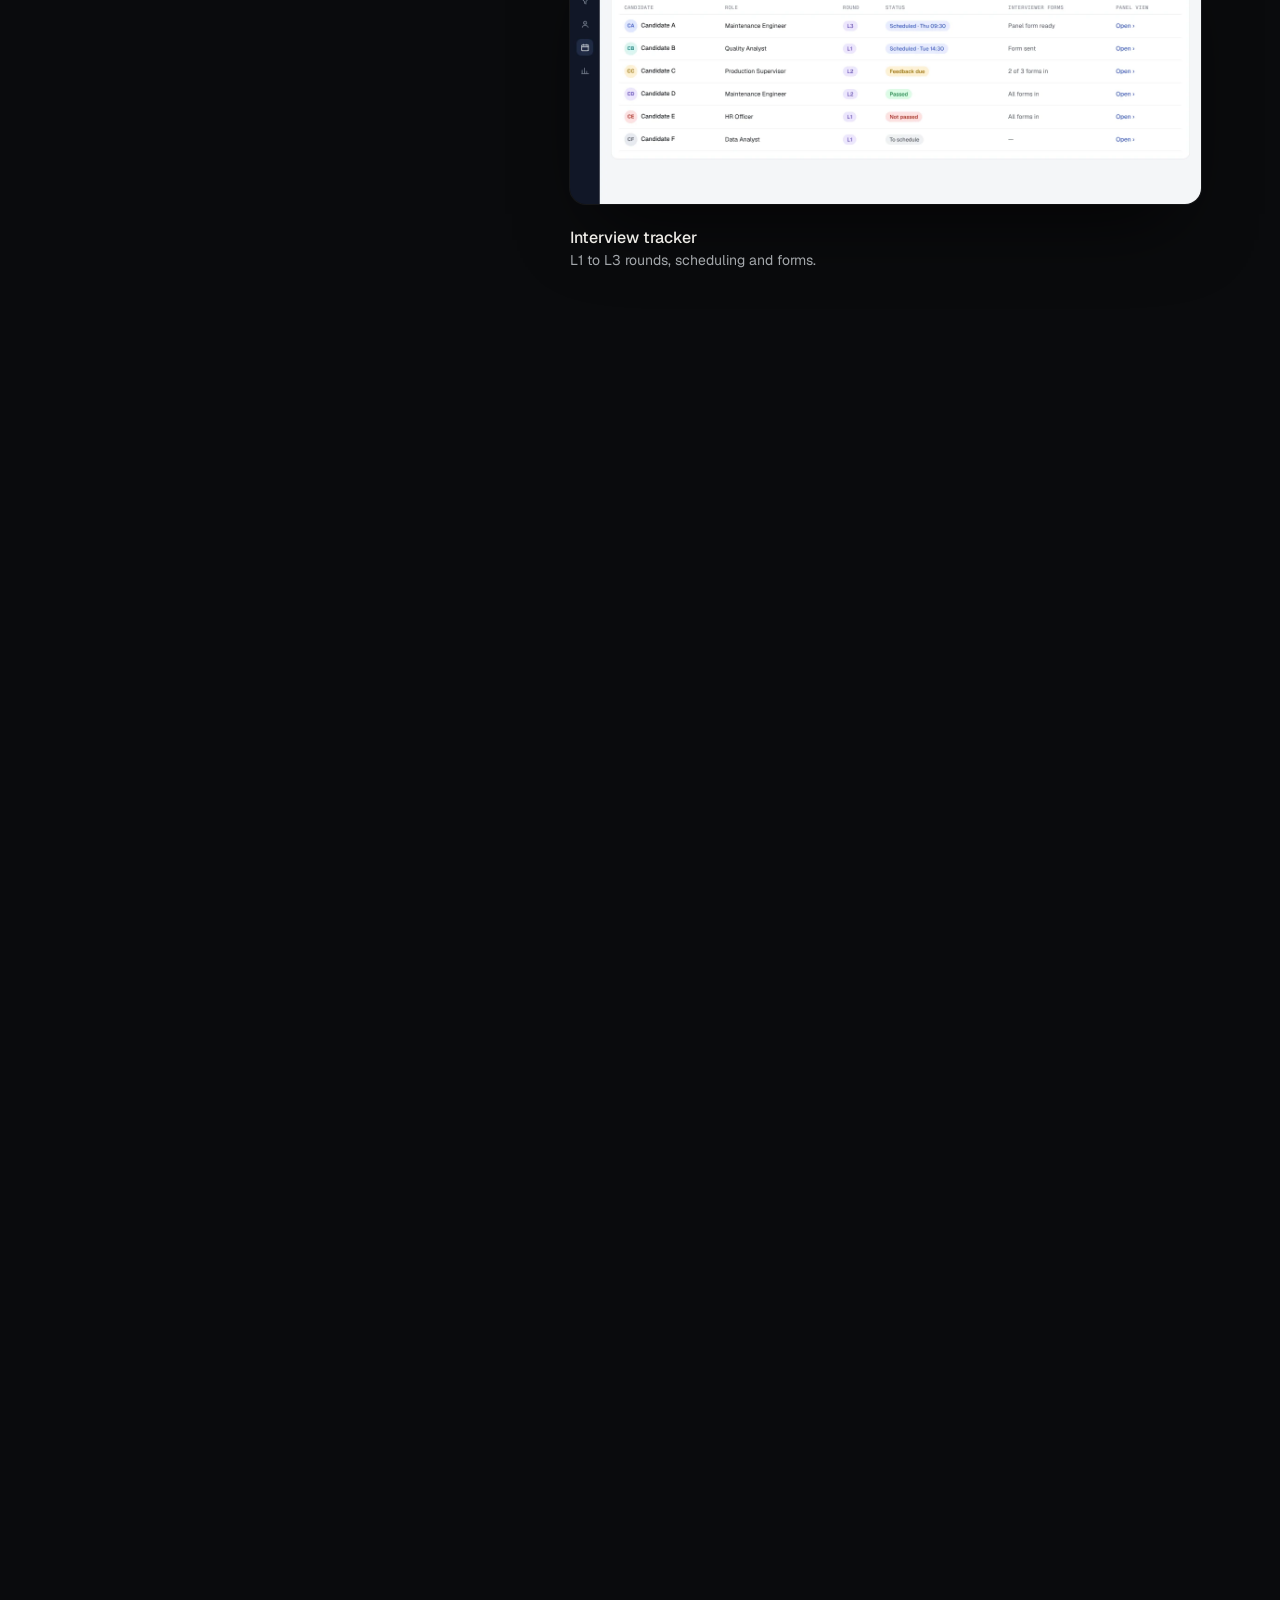
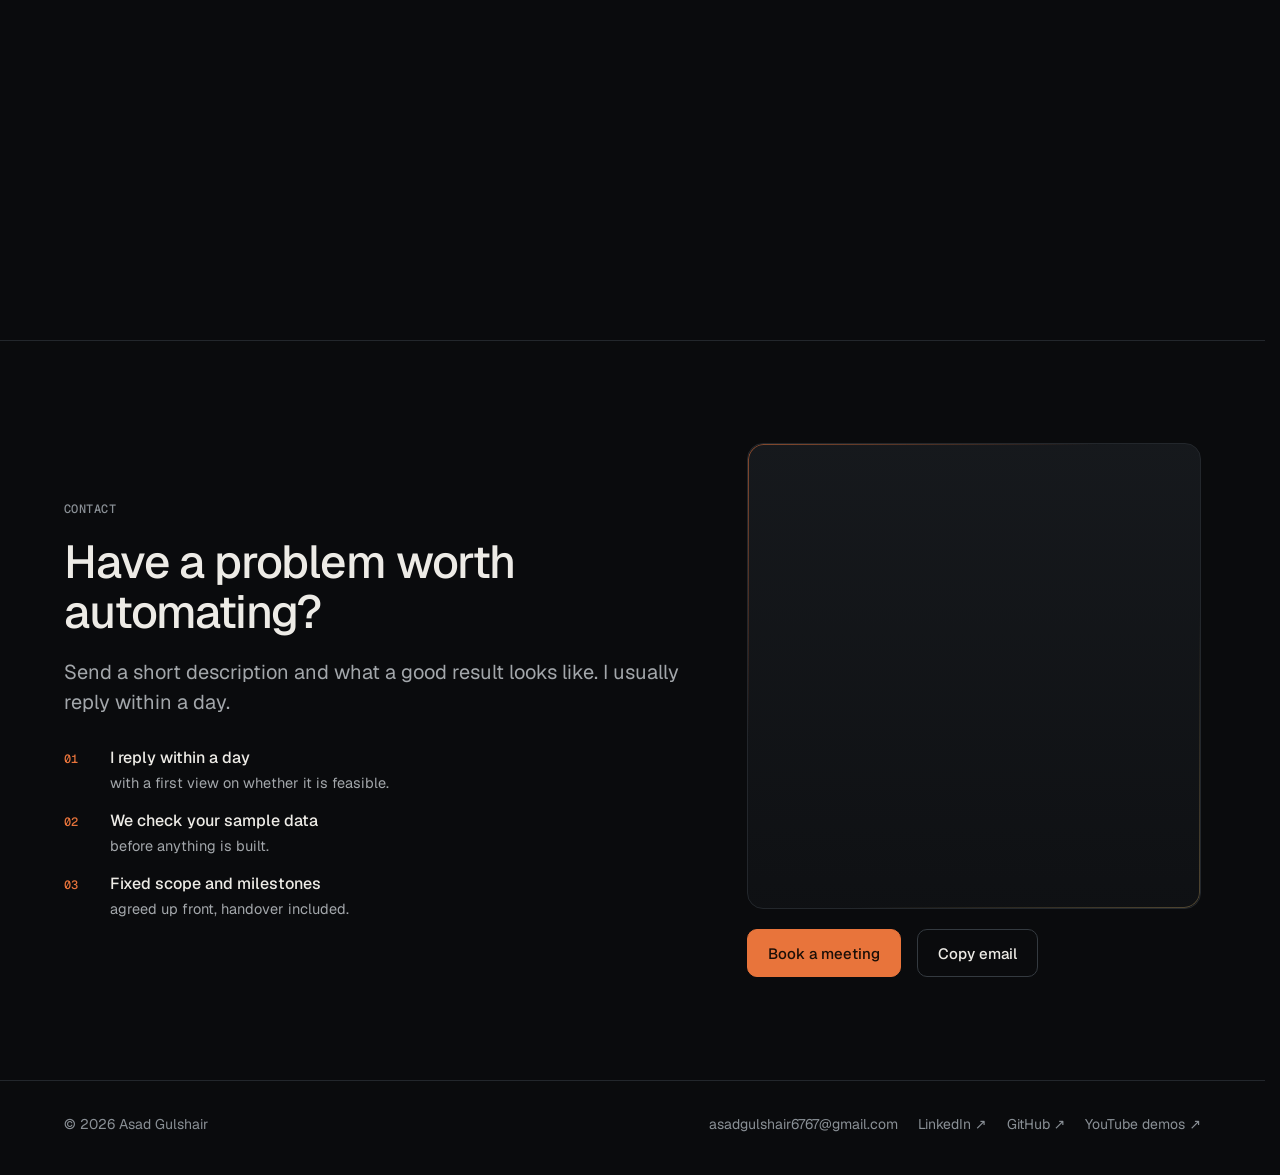
==== commit 7546350c: "Hero line covers vision and workflow automation Co-Authored-By: Claude Opus 5.5 <noreply@anthropic.c" ====
--- a/index.html
+++ b/index.html
@@ -36,7 +36,7 @@
   <div class="hero-copy">
     <p class="meta" data-site="hero.eyebrow">Asad Gulshair · AI Engineer</p>
     <h1 id="hero-h" data-site="hero.headline">AI that takes the repetitive work off your team.</h1>
-    <p class="lead" data-site="hero.subline">I build custom computer vision and automation for factories, warehouses and HR teams. Tell me the problem and I'll design a solution around your process and your data.</p>
+    <p class="lead" data-site="hero.subline">From computer vision on the factory floor to workflow automation across HR and operations, I build AI systems around your process and your data. Tell me the problem and I'll design the solution.</p>
     <div class="cta-row"><a class="btn btn-primary" href="contact.html#start" data-cta="hero">Get a free consultation</a><a class="btn" href="#work" id="cta-work">See real results</a></div>
     <a class="proof" href="#work" data-proof aria-label="Real output from my models: see the work"><span class="proof-th"><img src="assets/media/crack-detect.webp?v=2" alt="" width="64" height="40" loading="eager"><img src="assets/media/porosity-detect.webp?v=2" alt="" width="64" height="40" loading="eager"><img src="assets/media/parcel-count.webp" alt="" width="64" height="40" loading="eager"></span><span class="proof-t"><b>Real output from my models</b><span>Crack, porosity and parcel detection</span></span></a>
     <p class="meta avail" data-avail><i></i><span>Available for new projects</span></p>
--- a/assets/css/fx.css
+++ b/assets/css/fx.css
@@ -468,3 +468,13 @@
 .guide-pitch .btn{justify-self:start}
 @media (prefers-reduced-motion:reduce){.guide-pitch{transition:none}}
 .guide-panel[hidden]{display:none}.guide-panel:not(.show){pointer-events:none}
+.guide-pitch [hidden]{display:none!important}
+/* Scout "types" for a moment before he speaks */
+.guide-pitch.typing>p,.guide-pitch.typing>a{visibility:hidden;height:0;margin:0;padding:0;overflow:hidden}
+.guide-pitch.typing::before{content:"";width:34px;height:10px;background:radial-gradient(circle,var(--cyan) 45%,transparent 50%) 0 50%/11px 10px repeat-x;animation:scoutType 1s steps(3) infinite;opacity:.85}
+@keyframes scoutType{0%{clip-path:inset(0 66% 0 0)}50%{clip-path:inset(0 33% 0 0)}100%{clip-path:inset(0 0 0 0)}}
+/* hero lens readout sits to the right, clear of Scout */
+.hud-bot{justify-content:flex-end;gap:18px}
+/* Scout's seat on laptop widths: smaller, tucked into the corner */
+@media (max-width:1419px){.buddy-on .guide-dock{width:78px;height:82px;left:8px;bottom:10px}.buddy-on .guide-panel{bottom:104px}}
+.guide-ask{white-space:nowrap}
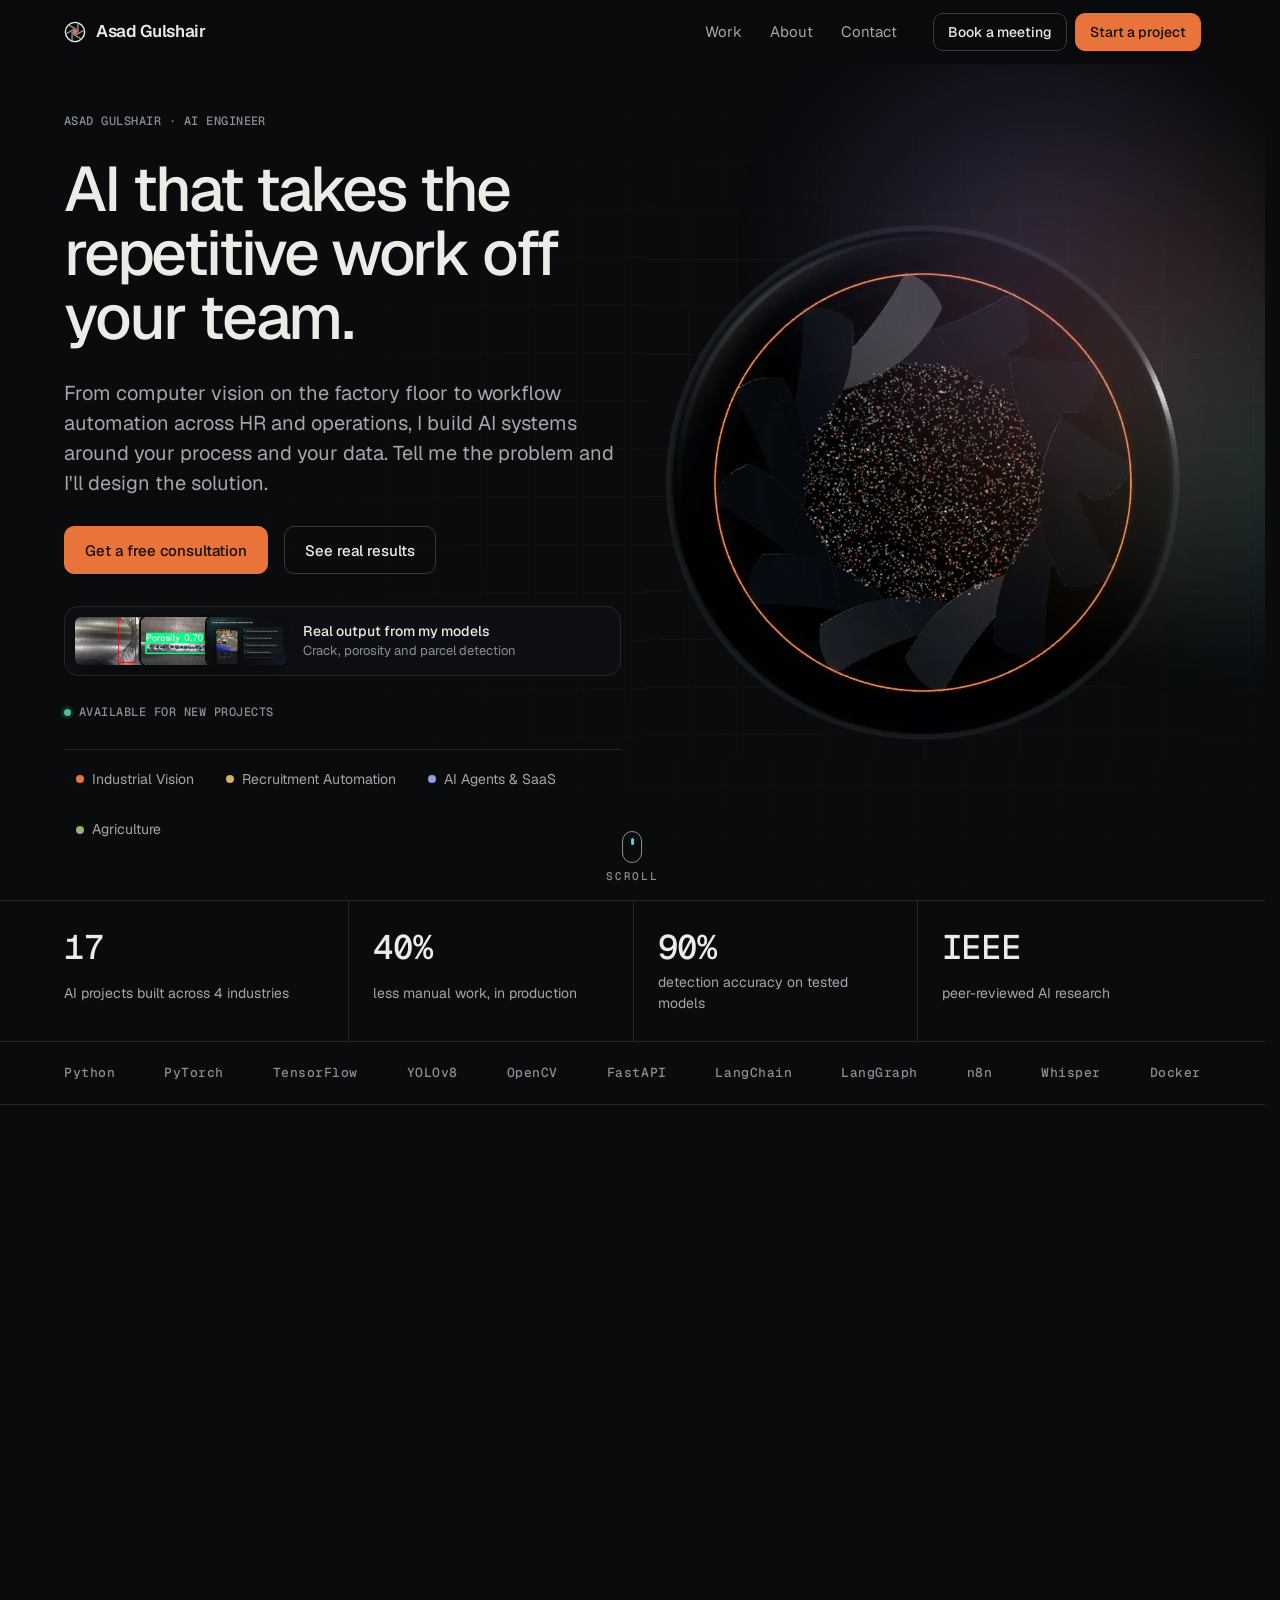
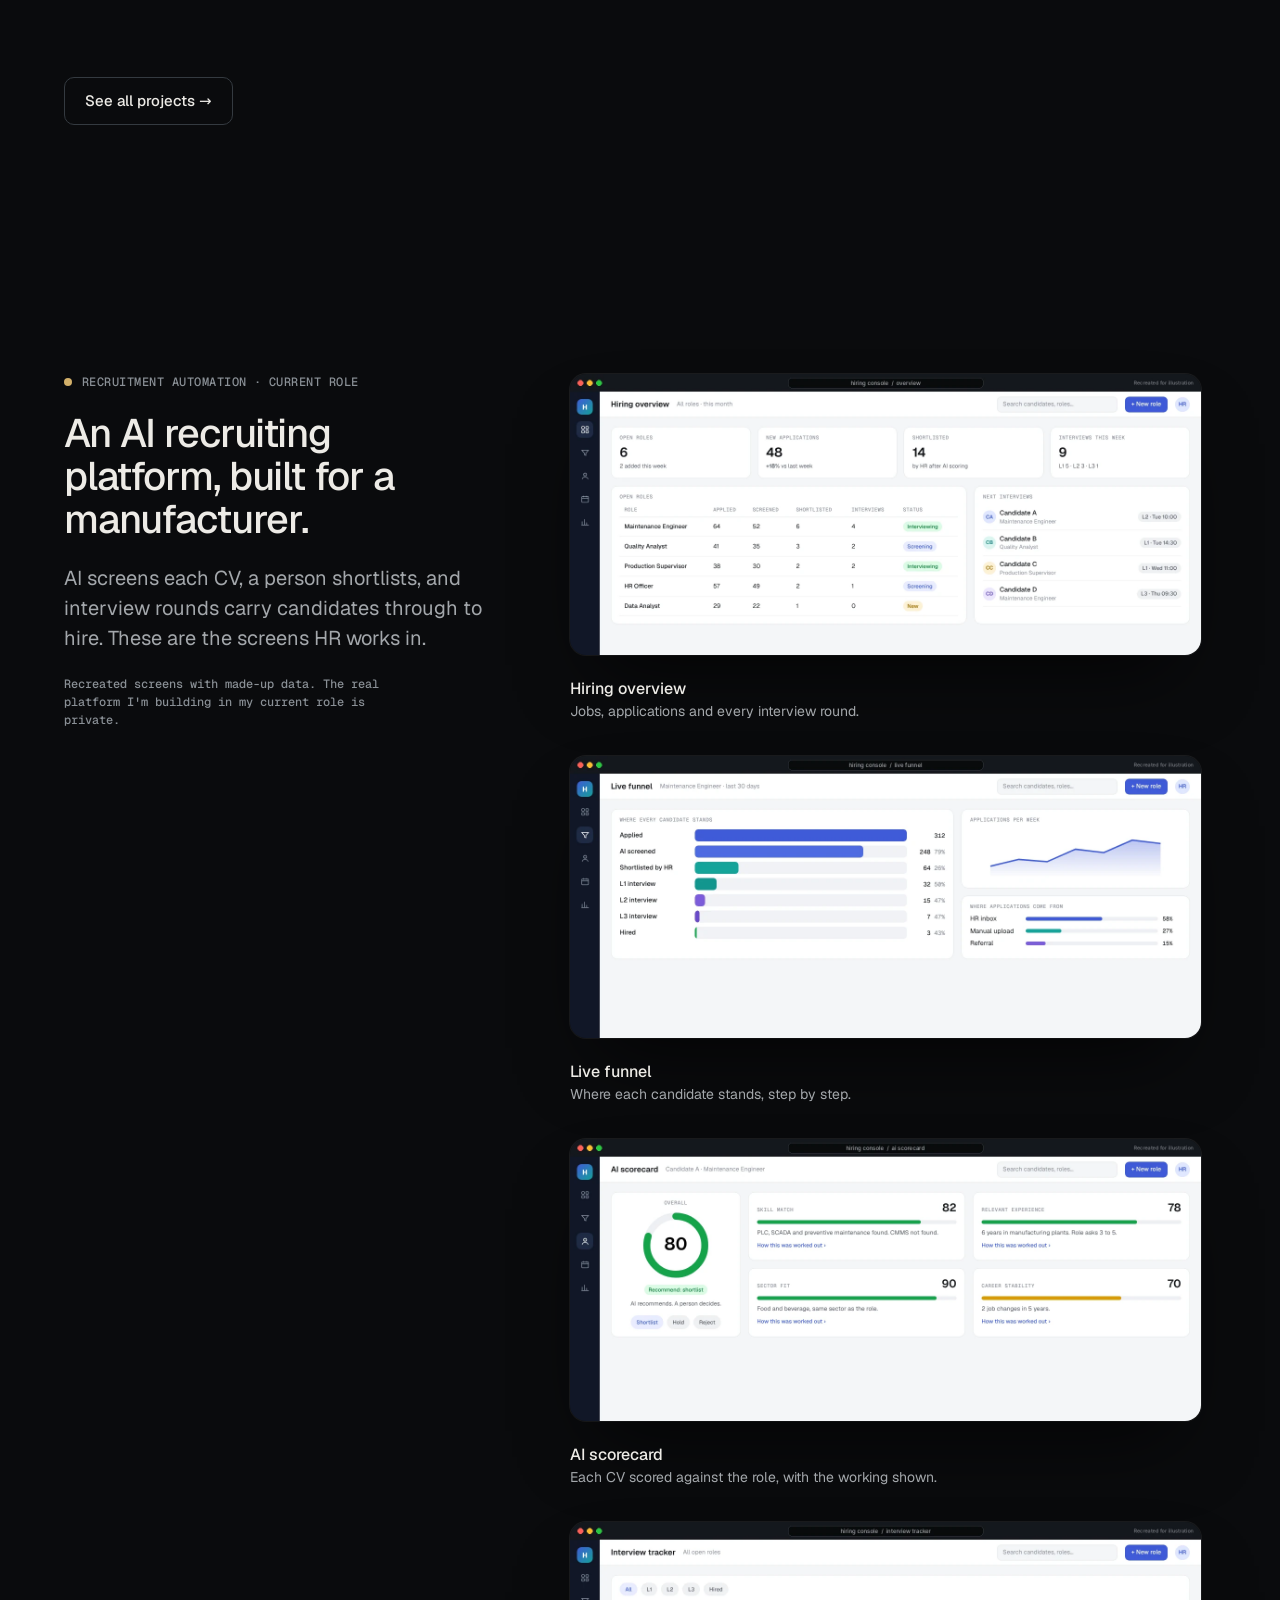
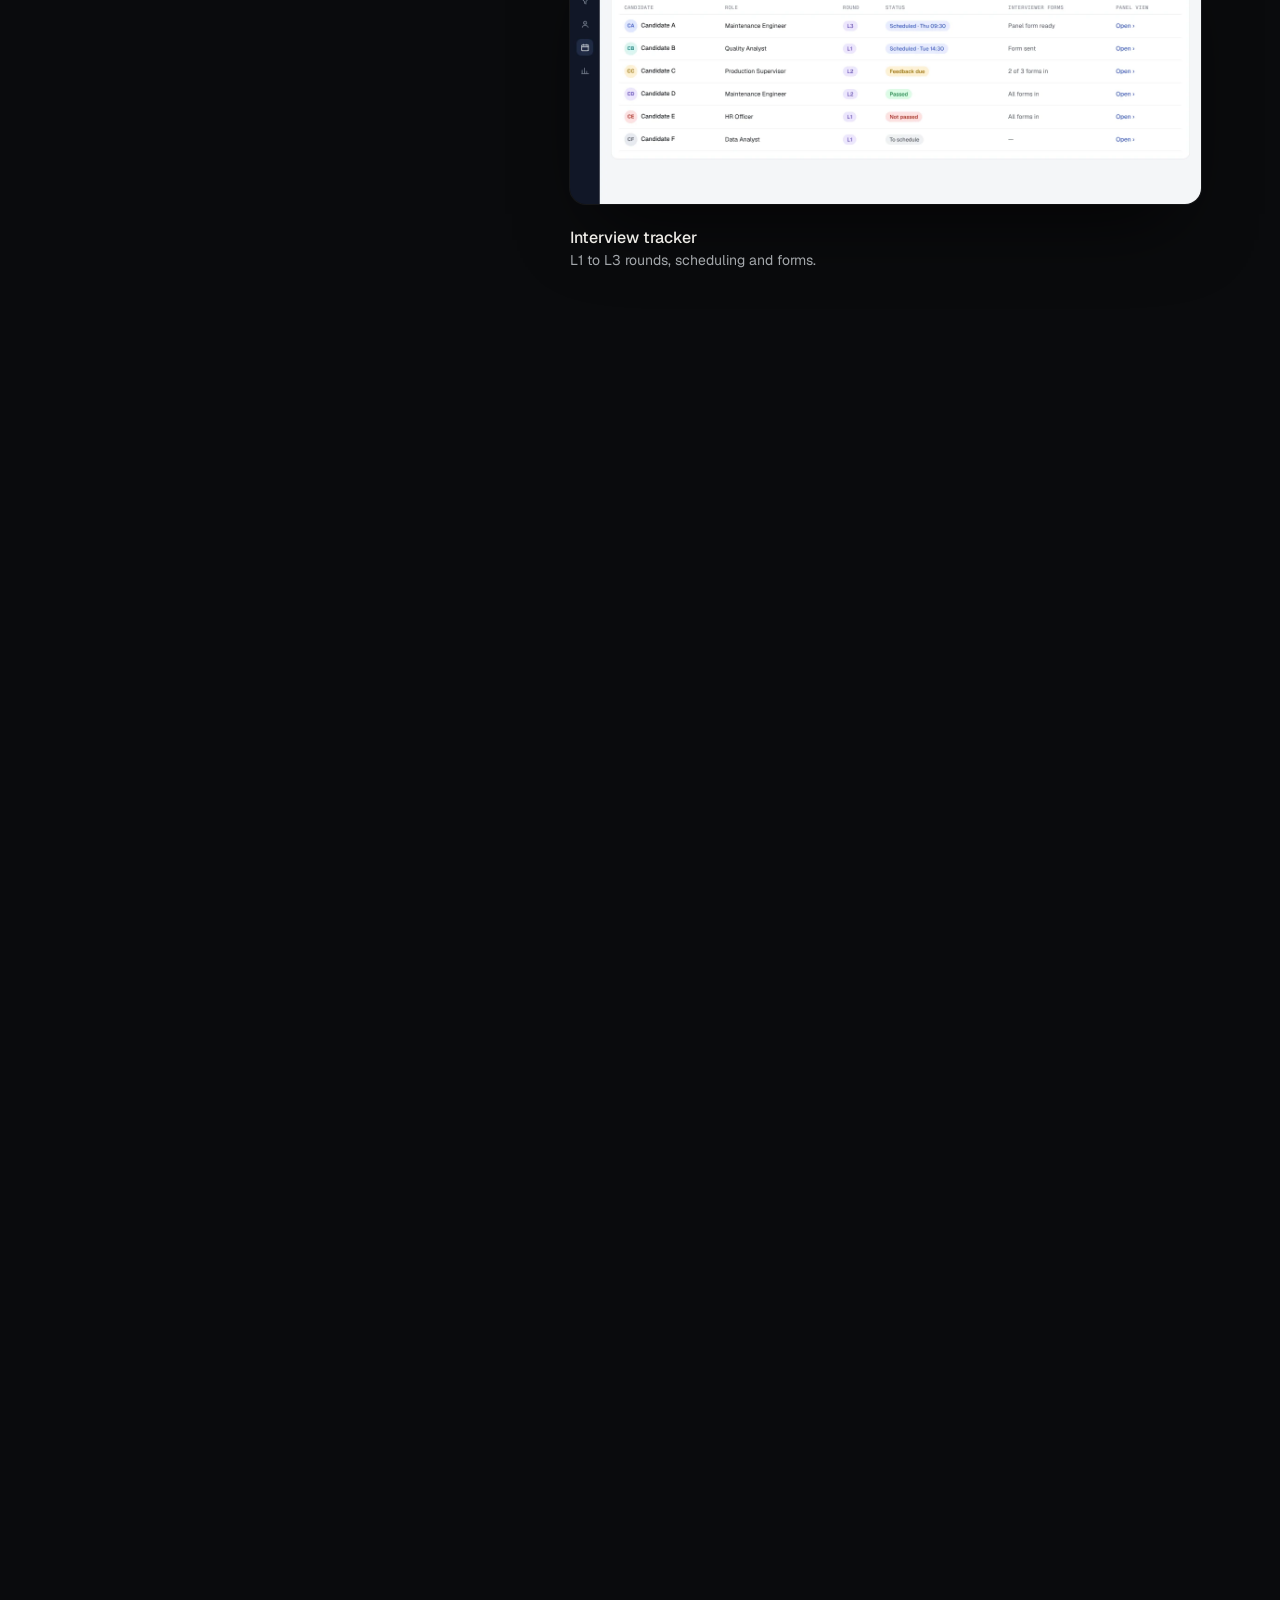
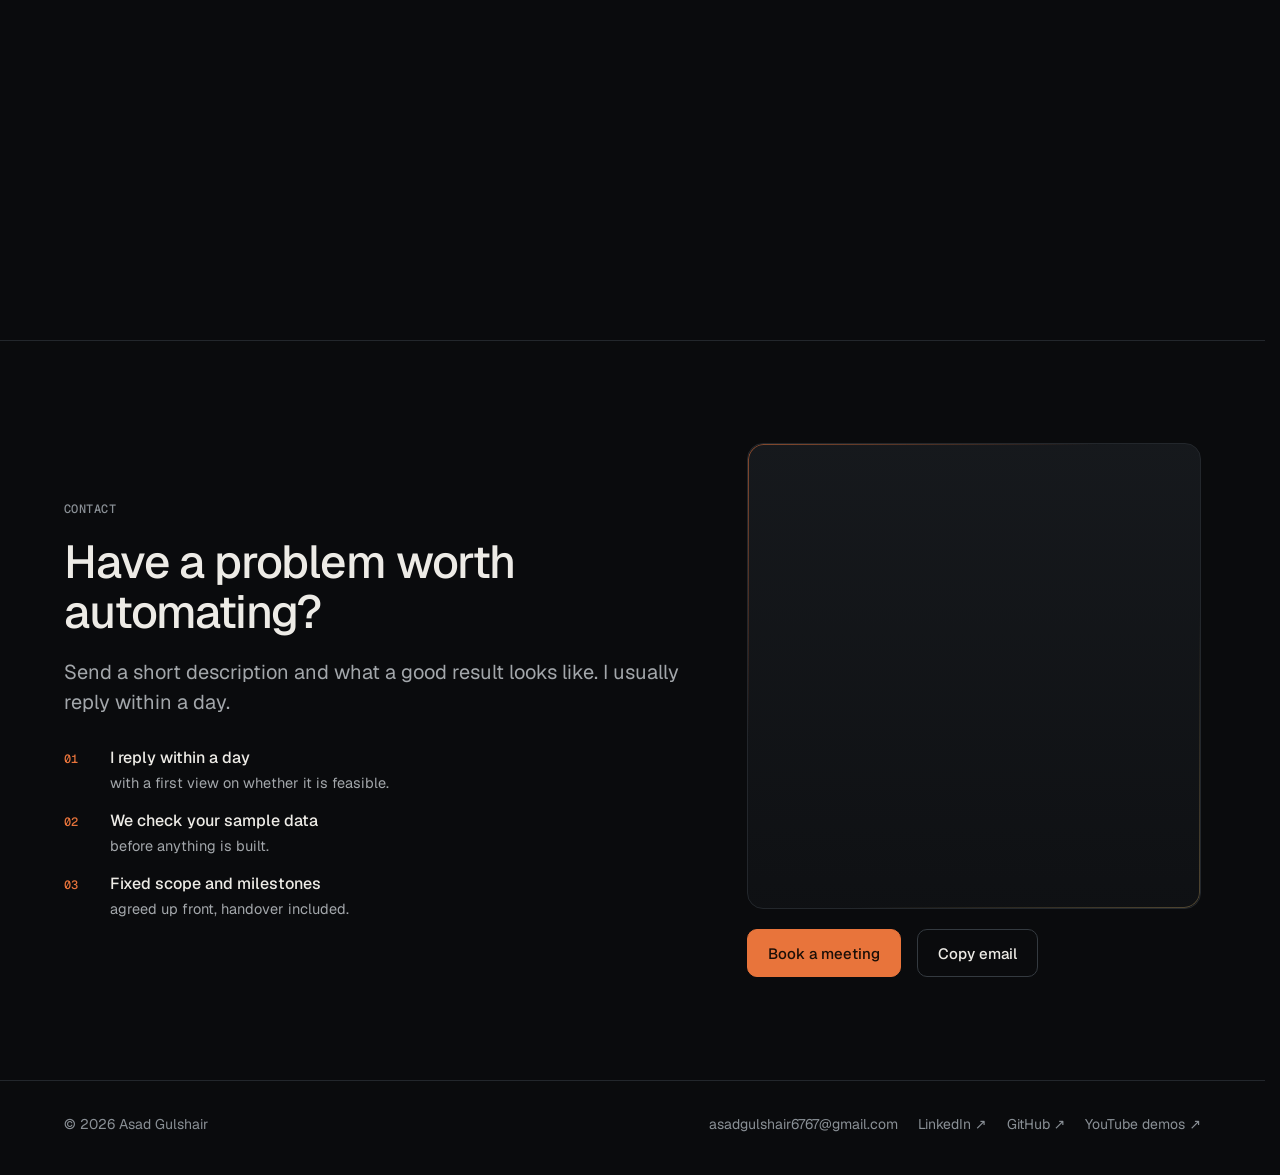
==== commit 70053659: "Track record strip: general, client-facing proof points Co-Authored-By: Claude Opus 5.5 <noreply@ant" ====
--- a/index.html
+++ b/index.html
@@ -50,10 +50,10 @@
   <div class="hero-media" id="hero-media"><div class="hero-backdrop" aria-hidden="true"></div><img class="fallback-still" src="assets/media/hero-still.webp" alt="" width="900" height="900" style="position:absolute;inset:0;width:100%;height:100%;object-fit:contain"><canvas id="aperture" aria-hidden="true"></canvas><div class="guide-home" id="guide-home"></div></div>
 </div><a class="scroll-cue" href="#work" aria-label="Scroll to my work"><i></i><span>Scroll</span></a></section>
 <section class="facts" aria-label="Track record"><div class="wrap"><ul>
-  <li><b data-count="17">17</b><span>projects across 4 areas</span></li>
-  <li><b data-count="2">2</b><span>systems in daily production use</span></li>
-  <li><b data-count="40" data-suffix="%">40%</b><span>less manual translation work, in production</span></li>
-  <li><b data-count="90" data-suffix="%">90%</b><span>mAP on weld defect detection (validation set, approx.)</span></li>
+  <li><b data-count="17">17</b><span>AI projects built across 4 industries</span></li>
+  <li><b data-count="40" data-suffix="%">40%</b><span>less manual work, in production</span></li>
+  <li><b data-count="90" data-suffix="%">90%</b><span>detection accuracy on tested models</span></li>
+  <li><b>IEEE</b><span>peer-reviewed AI research</span></li>
 </ul></div></section>
 <div class="stack-strip" aria-label="Tools used in shipped or published work"><div class="wrap"><ul><li>Python</li><li>PyTorch</li><li>TensorFlow</li><li>YOLOv8</li><li>OpenCV</li><li>FastAPI</li><li>LangChain</li><li>LangGraph</li><li>n8n</li><li>Whisper</li><li>Docker</li></ul></div></div>
 <section id="work" aria-labelledby="work-h"><div class="wrap">
@@ -127,11 +127,11 @@
 </div></section>
 <section id="services" class="svc" aria-labelledby="svc-h"><div class="wrap">
   <div class="sec-head reveal"><p class="meta">Services</p><h2 id="svc-h">What I can do for you.</h2><p class="lead">Different businesses need different things: a custom system, an agent on subscription, or a tool that is ready today.</p></div>
-  <ul class="svc-grid reveal"><li class="svc-card" style="--c:#E8743B"><span class="svc-ic" aria-hidden="true"><svg viewBox="0 0 32 32" fill="none" stroke="currentColor" stroke-width="1.5" stroke-linecap="round" stroke-linejoin="round"><rect x="4" y="9" width="19" height="15" rx="2"/><circle cx="13.5" cy="16.5" r="4"/><path d="M21 4h7v7M28 4l-9 9" stroke="#E8743B"/></svg></span><h3>Computer vision and quality inspection</h3><p>Defect detection, counting and measurement on standard cameras, built for your parts and line.</p><a class="svc-go" href="projects.html#industrial">Inspection work →</a></li><li class="svc-card" style="--c:#9B8CFF"><span class="svc-ic" aria-hidden="true"><svg viewBox="0 0 32 32" fill="none" stroke="currentColor" stroke-width="1.5" stroke-linecap="round" stroke-linejoin="round"><circle cx="7" cy="16" r="3"/><circle cx="25" cy="8" r="3"/><circle cx="25" cy="24" r="3"/><path d="M10 16h6M16 16l6-7M16 16l6 7" stroke="#E8743B"/></svg></span><h3>AI agents on subscription</h3><p>An agent set up for your workflow that runs every day, monitored and improved monthly.</p><a class="svc-go" href="contact.html?topic=AI%20agent%20subscription#start">Get an agent →</a></li><li class="svc-card" style="--c:#8EA2E8"><span class="svc-ic" aria-hidden="true"><svg viewBox="0 0 32 32" fill="none" stroke="currentColor" stroke-width="1.5" stroke-linecap="round" stroke-linejoin="round"><rect x="4" y="6" width="24" height="18" rx="2"/><path d="M4 11h24M9 16h8M9 20h5"/><circle cx="23" cy="19" r="3" stroke="#E8743B"/></svg></span><h3>SaaS products</h3><p>Ready-to-use AI tools your team can sign in to, such as invoice to Excel.</p><a class="svc-go" href="#products">See products →</a></li><li class="svc-card" style="--c:#D2B06A"><span class="svc-ic" aria-hidden="true"><svg viewBox="0 0 32 32" fill="none" stroke="currentColor" stroke-width="1.5" stroke-linecap="round" stroke-linejoin="round"><rect x="6" y="4" width="15" height="20" rx="2"/><path d="M10 10h7M10 14h7M10 18h4"/><path d="M19 20l3 3 6-7" stroke="#E8743B"/></svg></span><h3>Document processing and extraction</h3><p>Invoices, CVs and reports turned into clean, structured data.</p><a class="svc-go" href="projects.html#recruitment">Document work →</a></li><li class="svc-card" style="--c:#47D7E6"><span class="svc-ic" aria-hidden="true"><svg viewBox="0 0 32 32" fill="none" stroke="currentColor" stroke-width="1.5" stroke-linecap="round" stroke-linejoin="round"><path d="M5 8h14M5 13h10M5 18h12"/><circle cx="23" cy="20" r="5" stroke="#E8743B"/><path d="M26.5 23.5L29 26" stroke="#E8743B"/></svg></span><h3>LLM apps and RAG</h3><p>Assistants that answer from your own documents and show the source.</p><a class="svc-go" href="projects.html#agents">LLM work →</a></li><li class="svc-card" style="--c:#8DB86A"><span class="svc-ic" aria-hidden="true"><svg viewBox="0 0 32 32" fill="none" stroke="currentColor" stroke-width="1.5" stroke-linecap="round" stroke-linejoin="round"><path d="M16 4l11 5.5v13L16 28 5 22.5v-13z"/><path d="M5 9.5L16 15l11-5.5M16 15v13" stroke="#E8743B"/></svg></span><h3>Custom build and deployment</h3><p>From a prototype on your data to an API, app or dashboard your team runs.</p><a class="svc-go" href="contact.html#start">Start a project →</a></li></ul>
+  <ul class="svc-grid reveal"><li class="svc-card" style="--c:#E8743B"><span class="svc-ic" aria-hidden="true"><svg viewBox="0 0 32 32" fill="none" stroke="currentColor" stroke-width="1.5" stroke-linecap="round" stroke-linejoin="round"><rect x="4" y="9" width="19" height="15" rx="2"/><circle cx="13.5" cy="16.5" r="4"/><path d="M21 4h7v7M28 4l-9 9" stroke="#E8743B"/></svg></span><h3>Computer vision and quality inspection</h3><p>Defect detection, counting and measurement on standard cameras, built for your parts and line.</p><a class="svc-go" href="projects.html#industrial">Inspection work →</a></li><li class="svc-card" style="--c:#9B8CFF"><span class="svc-ic" aria-hidden="true"><svg viewBox="0 0 32 32" fill="none" stroke="currentColor" stroke-width="1.5" stroke-linecap="round" stroke-linejoin="round"><circle cx="7" cy="16" r="3"/><circle cx="25" cy="8" r="3"/><circle cx="25" cy="24" r="3"/><path d="M10 16h6M16 16l6-7M16 16l6 7" stroke="#E8743B"/></svg></span><h3>AI agents on subscription</h3><p>An agent set up for your workflow that runs every day, monitored and improved monthly.</p><a class="svc-go" href="contact.html?topic=AI%20agent%20for%20my%20business#start">Get an agent →</a></li><li class="svc-card" style="--c:#8EA2E8"><span class="svc-ic" aria-hidden="true"><svg viewBox="0 0 32 32" fill="none" stroke="currentColor" stroke-width="1.5" stroke-linecap="round" stroke-linejoin="round"><rect x="4" y="6" width="24" height="18" rx="2"/><path d="M4 11h24M9 16h8M9 20h5"/><circle cx="23" cy="19" r="3" stroke="#E8743B"/></svg></span><h3>SaaS products</h3><p>Ready-to-use AI tools your team can sign in to, such as invoice to Excel.</p><a class="svc-go" href="#products">See products →</a></li><li class="svc-card" style="--c:#D2B06A"><span class="svc-ic" aria-hidden="true"><svg viewBox="0 0 32 32" fill="none" stroke="currentColor" stroke-width="1.5" stroke-linecap="round" stroke-linejoin="round"><rect x="6" y="4" width="15" height="20" rx="2"/><path d="M10 10h7M10 14h7M10 18h4"/><path d="M19 20l3 3 6-7" stroke="#E8743B"/></svg></span><h3>Document processing and extraction</h3><p>Invoices, CVs and reports turned into clean, structured data.</p><a class="svc-go" href="projects.html#recruitment">Document work →</a></li><li class="svc-card" style="--c:#47D7E6"><span class="svc-ic" aria-hidden="true"><svg viewBox="0 0 32 32" fill="none" stroke="currentColor" stroke-width="1.5" stroke-linecap="round" stroke-linejoin="round"><path d="M5 8h14M5 13h10M5 18h12"/><circle cx="23" cy="20" r="5" stroke="#E8743B"/><path d="M26.5 23.5L29 26" stroke="#E8743B"/></svg></span><h3>LLM apps and RAG</h3><p>Assistants that answer from your own documents and show the source.</p><a class="svc-go" href="projects.html#agents">LLM work →</a></li><li class="svc-card" style="--c:#8DB86A"><span class="svc-ic" aria-hidden="true"><svg viewBox="0 0 32 32" fill="none" stroke="currentColor" stroke-width="1.5" stroke-linecap="round" stroke-linejoin="round"><path d="M16 4l11 5.5v13L16 28 5 22.5v-13z"/><path d="M5 9.5L16 15l11-5.5M16 15v13" stroke="#E8743B"/></svg></span><h3>Custom build and deployment</h3><p>From a prototype on your data to an API, app or dashboard your team runs.</p><a class="svc-go" href="contact.html#start">Start a project →</a></li></ul>
 </div></section>
 <section id="products" class="prod" aria-labelledby="prod-h"><div class="wrap">
   <div class="sec-head reveal"><p class="meta">Products</p><h2 id="prod-h">Ready-to-use tools and AI agents on subscription.</h2><p class="lead">No project needed. Start with a tool that works today, or an agent set up for your workflow.</p></div>
-  <ul class="prod-grid reveal"><li class="prod-card" style="--c:#8EA2E8"><span class="meta">SaaS · Live</span><h3>Invoice to Excel</h3><p>Upload invoices, get one clean Excel sheet. No more retyping by hand.</p><div class="prod-acts"><a class="btn btn-primary sm" href="https://invoice-to-excel-tool.streamlit.app/" target="_blank" rel="noopener" data-cta="product">Open the app ↗</a><a class="tlink" href="contact.html?topic=SaaS%20product#start" data-cta="product">Ask about a team plan</a></div></li><li class="prod-card" style="--c:#47D7E6"><span class="meta">SaaS · Built for a media team</span><h3>Subtitles and translation</h3><p>Multilingual subtitles, transcription and translation in one tool, used in production.</p><div class="prod-acts"><a class="btn btn-primary sm" href="contact.html?topic=SaaS%20product#start" data-cta="product">Get one for your team</a><a class="tlink" href="projects.html#/work/subtitle-saas" data-cta="product">Case study →</a></div></li><li class="prod-card" style="--c:#9B8CFF"><span class="meta">Subscription</span><h3>Your own AI agent</h3><p>Leads, reports, documents or follow-ups: an agent built around your workflow, running and maintained every month.</p><div class="prod-acts"><a class="btn btn-primary sm" href="contact.html?topic=AI%20agent%20subscription#start" data-cta="product">Tell me your workflow</a></div></li></ul>
+  <ul class="prod-grid reveal"><li class="prod-card" style="--c:#8EA2E8"><span class="meta">SaaS · Live</span><h3>Invoice to Excel</h3><p>Upload invoices, get one clean Excel sheet. No more retyping by hand.</p><div class="prod-acts"><a class="btn btn-primary sm" href="https://invoice-to-excel-tool.streamlit.app/" target="_blank" rel="noopener" data-cta="product">Open the app ↗</a><a class="tlink" href="contact.html?topic=Document%20processing#start" data-cta="product">Ask about a team plan</a></div></li><li class="prod-card" style="--c:#47D7E6"><span class="meta">SaaS · Built for a media team</span><h3>Subtitles and translation</h3><p>Multilingual subtitles, transcription and translation in one tool, used in production.</p><div class="prod-acts"><a class="btn btn-primary sm" href="contact.html?topic=Document%20processing#start" data-cta="product">Get one for your team</a><a class="tlink" href="projects.html#/work/subtitle-saas" data-cta="product">Case study →</a></div></li><li class="prod-card" style="--c:#9B8CFF"><span class="meta">Subscription</span><h3>Your own AI agent</h3><p>Leads, reports, documents or follow-ups: an agent built around your workflow, running and maintained every month.</p><div class="prod-acts"><a class="btn btn-primary sm" href="contact.html?topic=AI%20agent%20for%20my%20business#start" data-cta="product">Tell me your workflow</a></div></li></ul>
 </div></section>
 <section id="how" class="proc" aria-labelledby="how-h"><div class="wrap">
   <div class="sec-head reveal"><p class="meta">How we work</p><h2 id="how-h">From first call to a system you own.</h2></div>
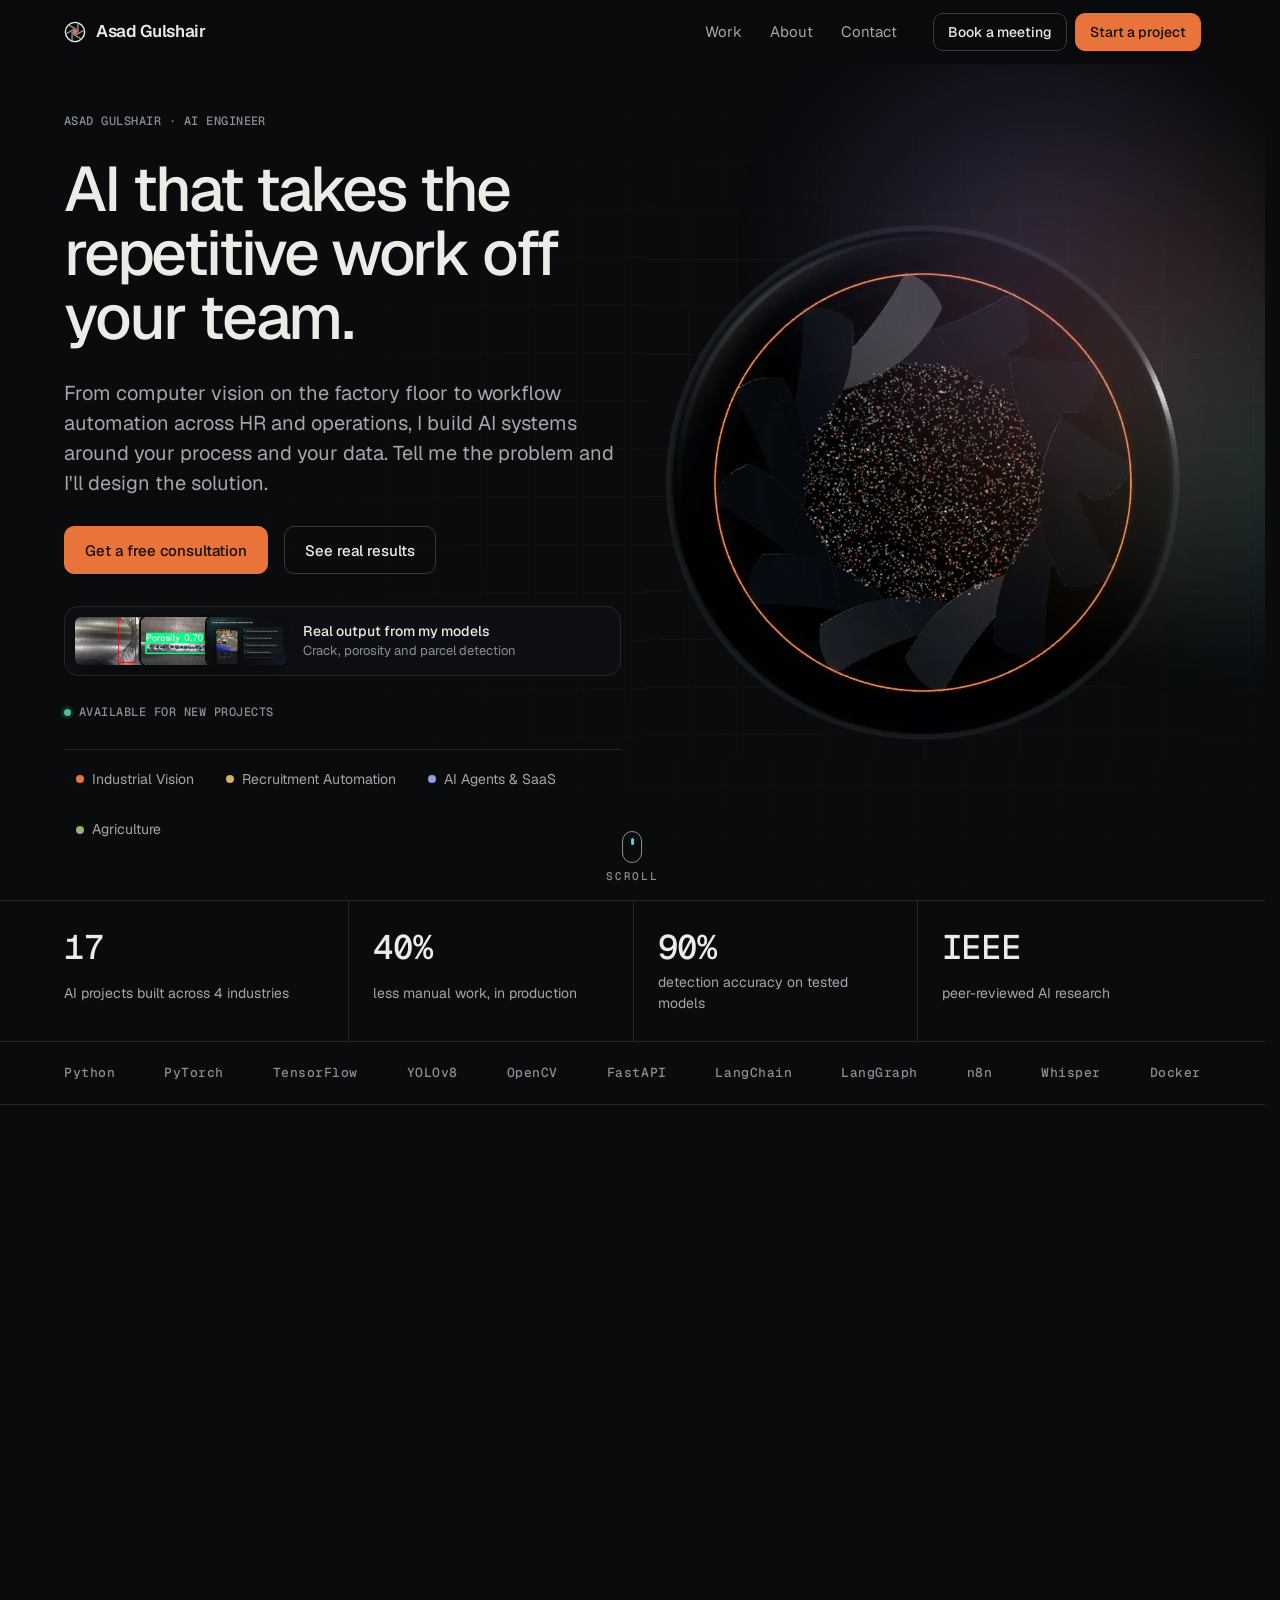
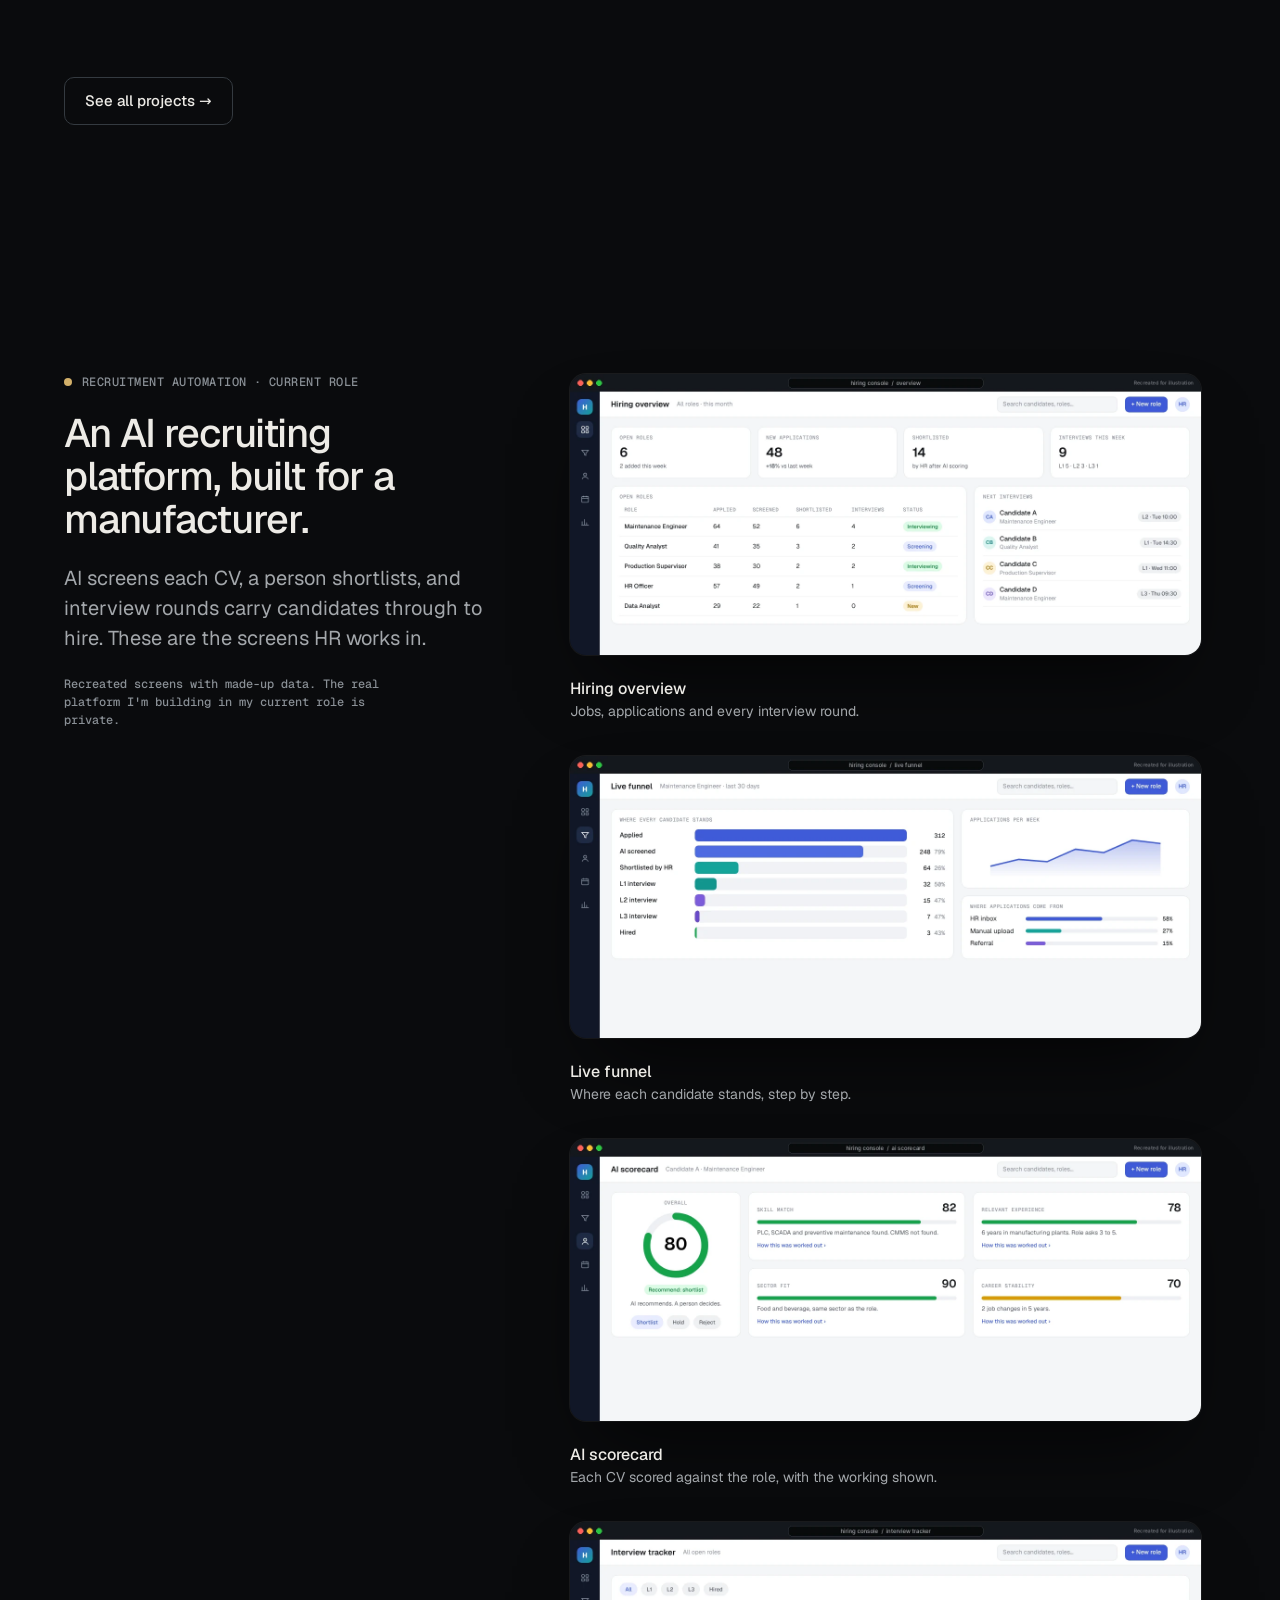
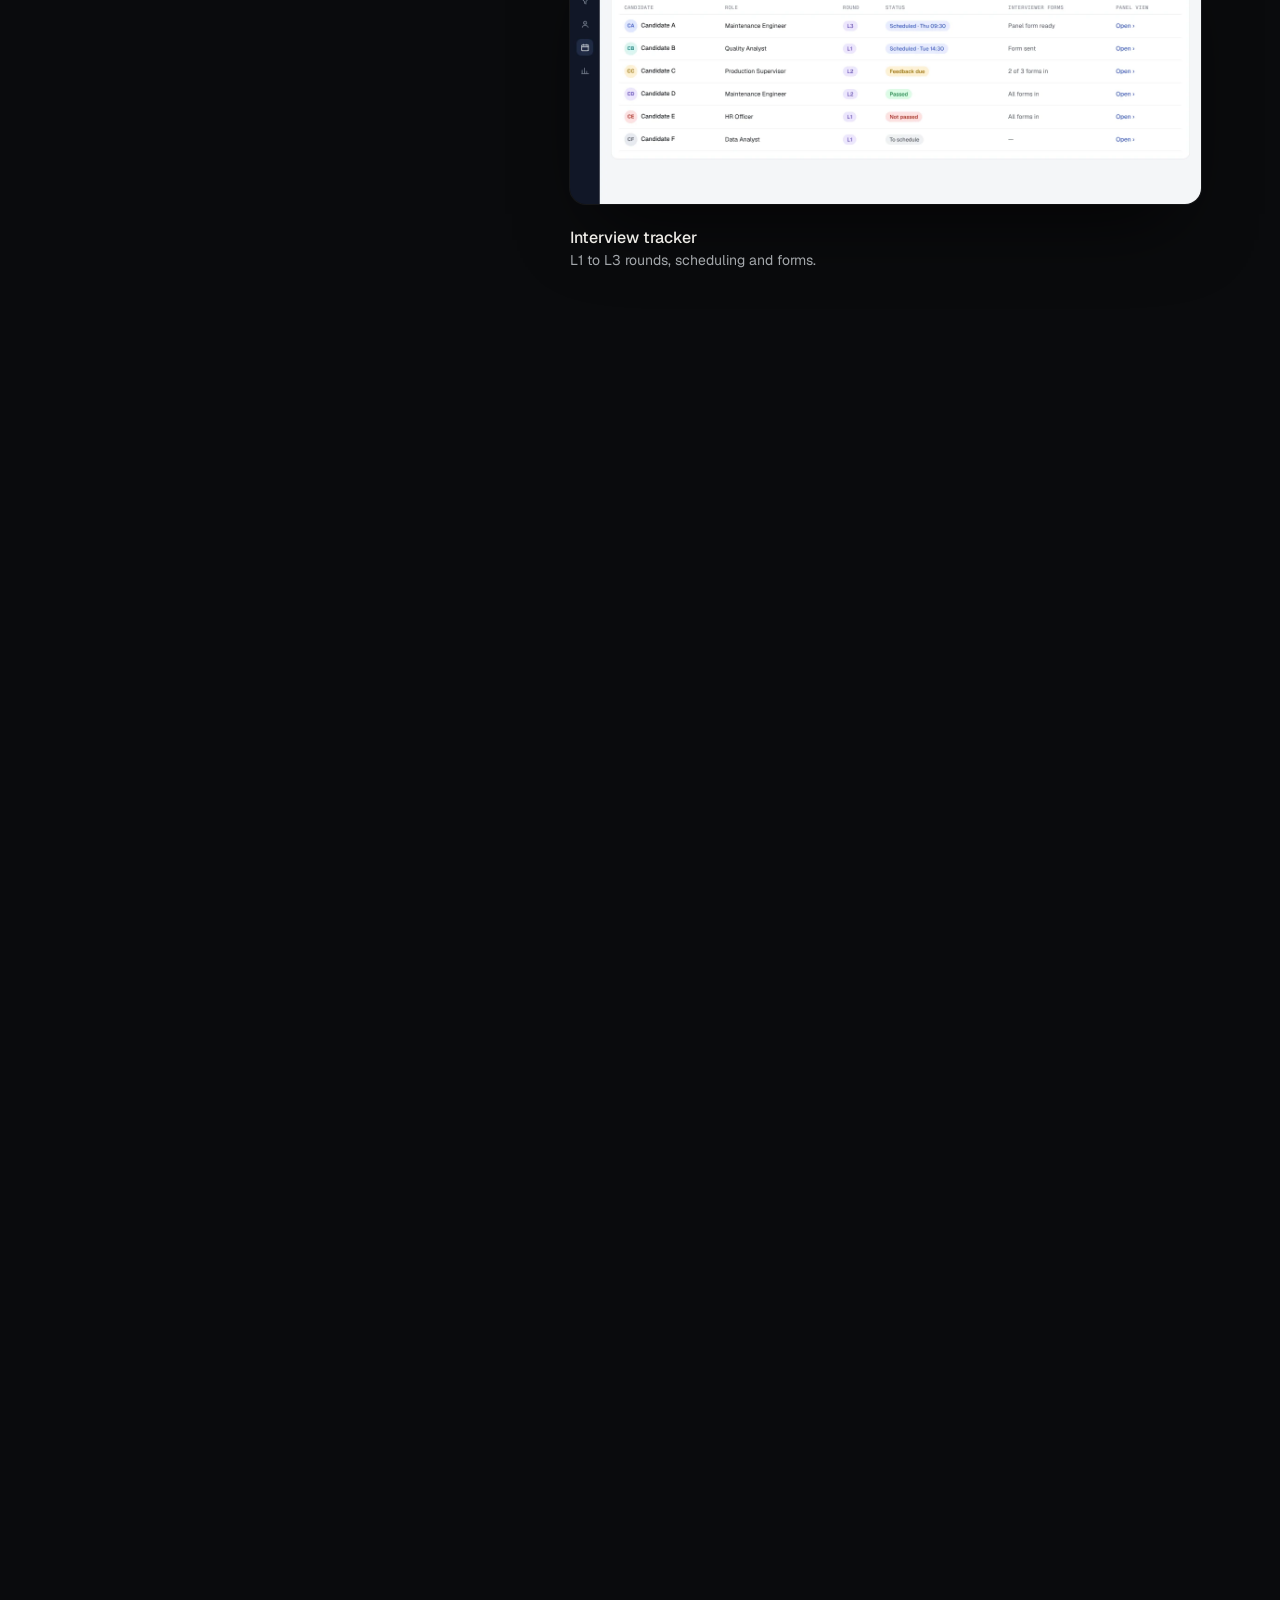
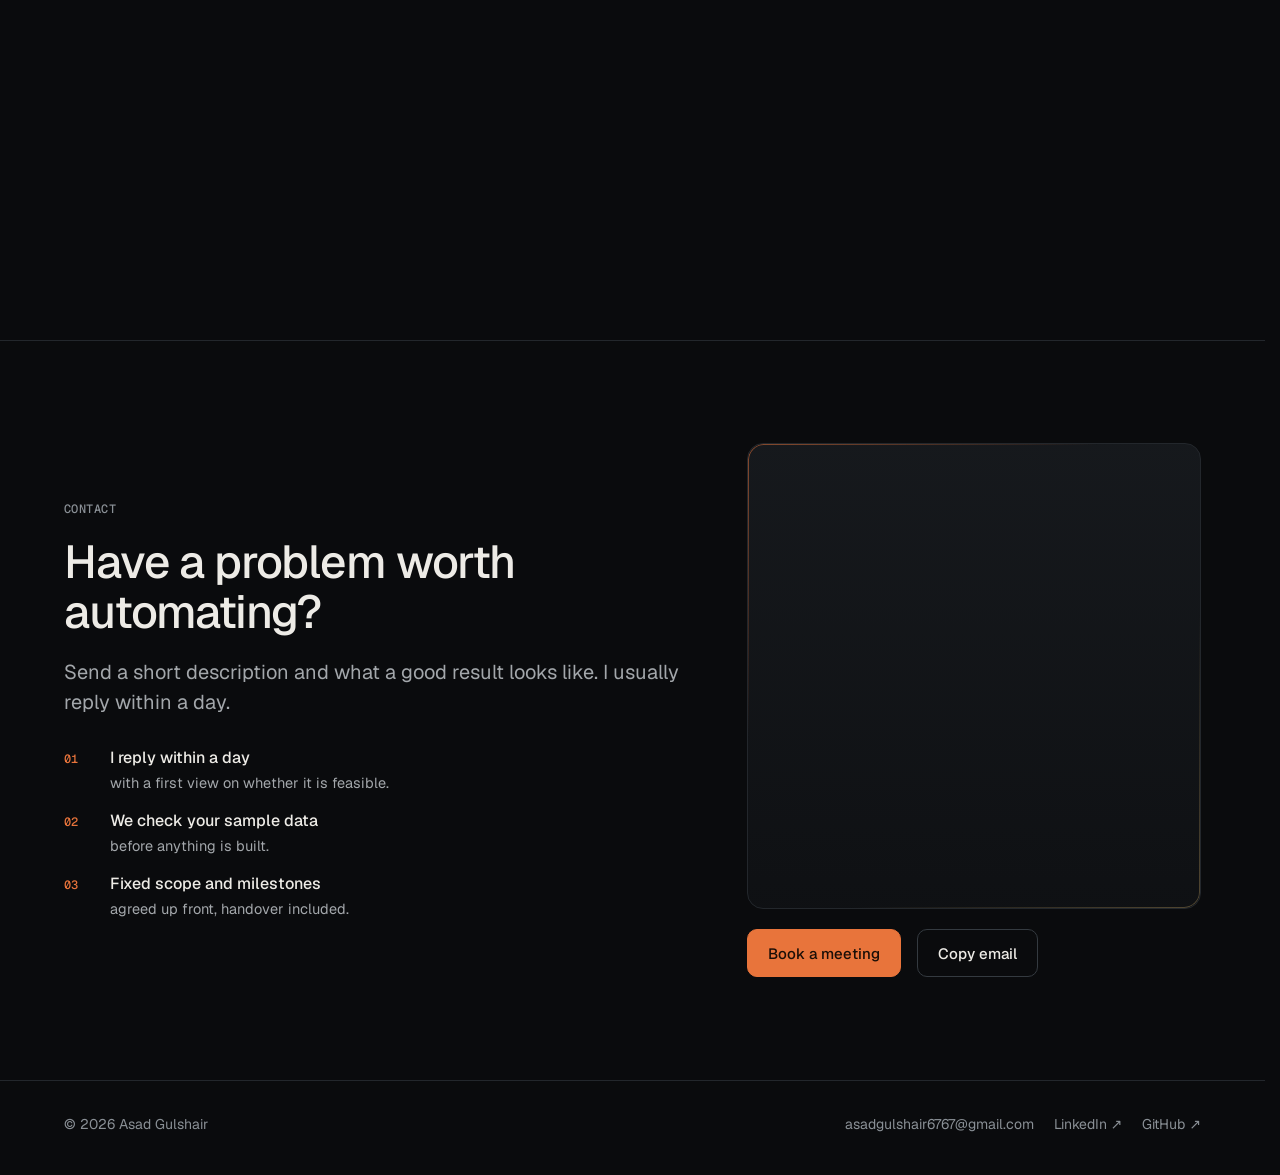
==== commit e2571cac: "Remove YouTube channel links and embedded YouTube videos Co-Authored-By: Claude Opus 5.5 <noreply@an" ====
--- a/index.html
+++ b/index.html
@@ -16,9 +16,10 @@
 <link rel="preload" href="assets/fonts/geist-normal.woff2" as="font" type="font/woff2" crossorigin>
 <link rel="stylesheet" href="assets/css/site.css"><link rel="stylesheet" href="assets/css/fx.css">
 <link rel="preload" href="content/site.json" as="fetch" crossorigin><link rel="preload" href="content/projects.json" as="fetch" crossorigin><link rel="modulepreload" href="assets/js/home.js">
-<script type="application/ld+json">{"@context": "https://schema.org", "@type": "Person", "name": "Asad Gulshair", "jobTitle": "AI Engineer", "url": "https://asad-gulshair.github.io/", "email": "mailto:asadgulshair6767@gmail.com", "sameAs": ["https://github.com/asad-gulshair", "https://www.youtube.com/@Ultra_Vison20", "https://www.linkedin.com/in/asad-gulshair"]}</script>
+<script type="application/ld+json">{"@context": "https://schema.org", "@type": "Person", "name": "Asad Gulshair", "jobTitle": "AI Engineer", "url": "https://asad-gulshair.github.io/", "email": "mailto:asadgulshair6767@gmail.com", "sameAs": ["https://github.com/asad-gulshair", "https://www.linkedin.com/in/asad-gulshair"]}</script>
 <script type="importmap">{"imports":{"three":"./assets/vendor/three.module.min.js"}}</script>
 <script>try{if(sessionStorage.getItem('intro')||/[?&]capture/.test(location.search))document.documentElement.classList.add('no-intro');else sessionStorage.setItem('intro','1')}catch(e){document.documentElement.classList.add('no-intro')}</script>
+<script data-goatcounter="https://asadgulshair.goatcounter.com/count" async src="https://gc.zgo.at/count.js"></script>
 </head>
 <body>
 <div class="intro" aria-hidden="true"><div class="intro-in"><svg viewBox="0 0 24 24"><circle cx="12" cy="12" r="10.5" fill="none" stroke="#EDEBE6" stroke-width="1.2"/><circle cx="12" cy="12" r="2.6" fill="#E8743B"/></svg><span>Asad Gulshair</span><i></i></div></div>
@@ -144,7 +145,7 @@
 </main>
 <footer class="ftr"><div class="wrap">
   <span>© <span data-year>2026</span> Asad Gulshair</span>
-  <nav aria-label="Footer"><a href="mailto:asadgulshair6767@gmail.com" data-mail="plain">asadgulshair6767@gmail.com</a><a href="https://www.linkedin.com/in/asad-gulshair" data-li target="_blank" rel="noopener">LinkedIn ↗</a><a href="https://github.com/asad-gulshair" data-gh target="_blank" rel="noopener">GitHub ↗</a><a href="https://www.youtube.com/@Ultra_Vison20" data-yt target="_blank" rel="noopener">YouTube demos ↗</a></nav>
+  <nav aria-label="Footer"><a href="mailto:asadgulshair6767@gmail.com" data-mail="plain">asadgulshair6767@gmail.com</a><a href="https://www.linkedin.com/in/asad-gulshair" data-li target="_blank" rel="noopener">LinkedIn ↗</a><a href="https://github.com/asad-gulshair" data-gh target="_blank" rel="noopener">GitHub ↗</a></nav>
 </div></footer>
 <script type="module" src="assets/js/home.js"></script>
 </body>
